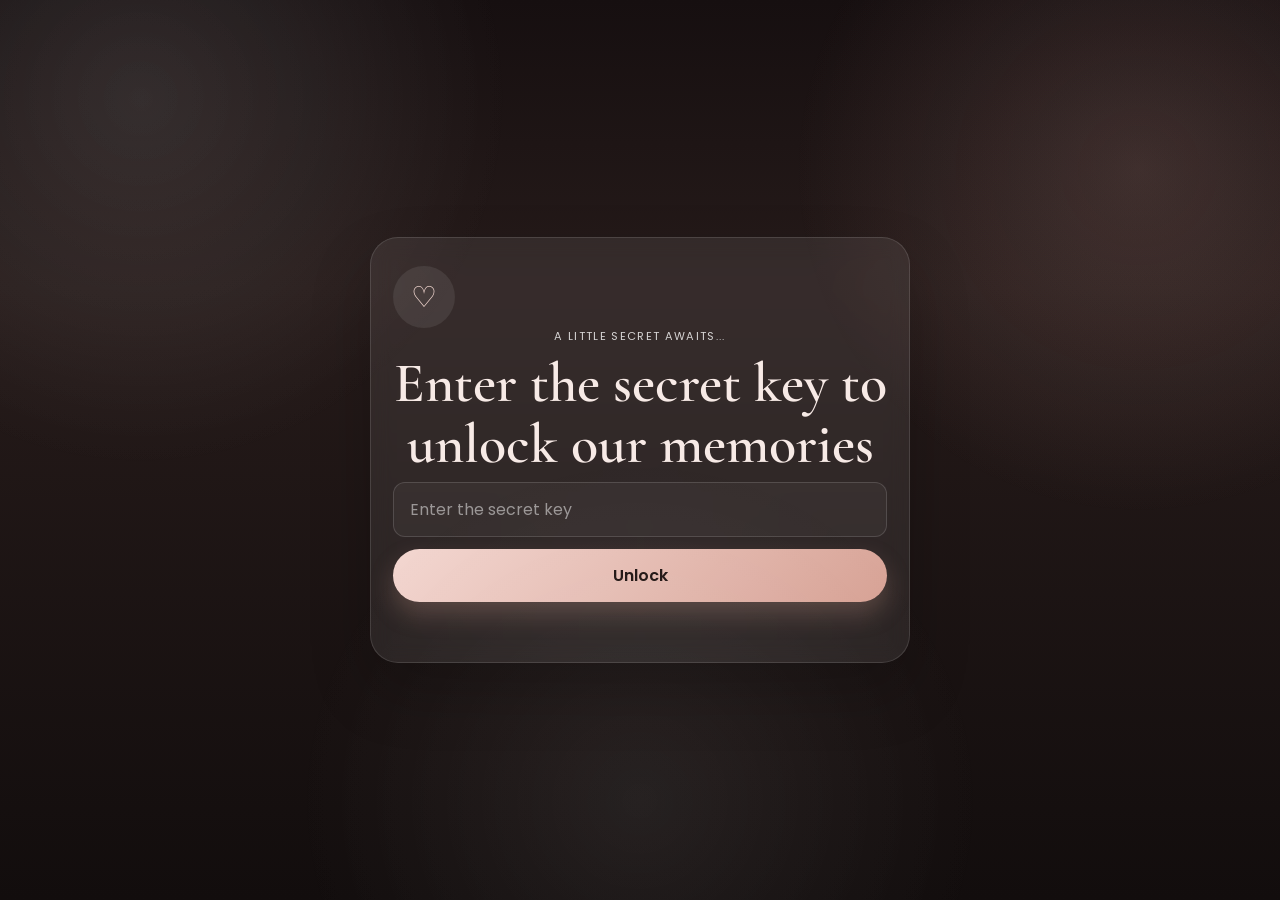
==== index.html @ 87a03b36 "Restore soft animated birthday site flow" ====
<!DOCTYPE html>
<html lang="en">
  <head>
    <meta charset="UTF-8" />
    <meta name="viewport" content="width=device-width, initial-scale=1.0" />
    <title>Happy Birthday, My Favourite Person</title>
    <link rel="preconnect" href="https://fonts.googleapis.com" />
    <link rel="preconnect" href="https://fonts.gstatic.com" crossorigin />
    <link href="https://fonts.googleapis.com/css2?family=Cormorant+Garamond:wght@400;500;600;700&family=Great+Vibes&family=Poppins:wght@300;400;500;600;700&display=swap" rel="stylesheet" />
    <link rel="stylesheet" href="style.css" />
  </head>
  <body>
    <div id="stars" aria-hidden="true"></div>
    <div id="hearts" aria-hidden="true"></div>

    <div id="secret-screen" class="secret-screen" aria-live="polite">
      <div id="secret-card" class="secret-card">
        <div class="lock-icon">♡</div>
        <p class="secret-kicker">A little secret awaits...</p>
        <h2>Enter the secret key to unlock our memories</h2>
        <form id="secret-form" novalidate>
          <label class="sr-only" for="secret-key">Secret key</label>
          <input id="secret-key" name="secret-key" type="password" placeholder="Enter the secret key" autocomplete="off" />
          <button type="submit">Unlock</button>
        </form>
        <p id="secret-error" class="secret-error"></p>
      </div>
    </div>

    <div id="music-widget" class="music-widget hidden" aria-live="polite">
      <button id="music-toggle" type="button" class="music-toggle">
        <span class="music-icon">♫</span>
        <span id="music-status">Playing our memories...</span>
      </button>
    </div>

    <main id="site-main" class="site-main hidden">
      <section class="hero" aria-label="Birthday hero section">
        <div class="hero-glow" aria-hidden="true"></div>
        <div class="hero-badge">For my favorite person</div>
        <h1>Happy Birthday, <span>Sree</span></h1>
        <p class="hero-copy">A little story made with love, patience, and every soft memory we have shared.</p>
        <a class="hero-button" href="#little-something">Open the story</a>
        <div class="scroll-cue" aria-hidden="true"><span></span></div>
      </section>

      <section class="memory-story" aria-live="polite">
        <div class="photo-stage">
          <div id="photo-card" class="photo-card">
            <img id="memory-image" src="" alt="A memory together" />
            <div id="caption-box" class="caption-box">
              <p id="memory-caption"></p>
            </div>
          </div>
        </div>
      </section>

      <section class="message-block section-fade" id="little-something">
        <div class="section-heading">A Little Something I Want You To Know 🤍</div>
        <div class="message-stack">
          <p class="message-line" data-message="0">Sree, you have no idea how much your presence has helped me.</p>
          <p class="message-line" data-message="1">There were days when I didn't know what to say, and somehow talking to you made everything feel a little better.</p>
          <p class="message-line" data-message="2">I may not say it often, but I really appreciate every little thing you do.</p>
          <p class="message-line" data-message="3">I am genuinely proud of the person you are becoming, Sree.</p>
          <p class="message-line" data-message="4">And I hope you always know that you are loved more than you realise.</p>
        </div>
      </section>

      <section class="wish-block section-fade" id="wishes">
        <div class="section-heading">Things I Hope For You 🌷</div>
        <div class="wish-stack">
          <p class="wish-line">I hope you get everything you have been quietly wishing for, Sree.</p>
          <p class="wish-line">I hope you have more peaceful days than difficult ones.</p>
          <p class="wish-line">I hope you meet people who truly value you.</p>
          <p class="wish-line">I hope you never stop believing in yourself.</p>
          <p class="wish-line">And I hope this new year of your life gives you many reasons to smile.</p>
        </div>
      </section>

      <section class="message-block section-fade" id="tell-you-one-thing">
        <div class="section-heading">If I Could Tell You One Thing...</div>
        <div class="message-stack">
          <p class="message-line">You are one of the sweetest people I have ever known.</p>
          <p class="message-line">You make ordinary moments feel warm and beautiful.</p>
          <p class="message-line">You have a way of making people feel safe, seen, and cared for.</p>
          <p class="message-line">And I hope you always remember that you deserve softness, peace, and happiness.</p>
        </div>
      </section>

      <section class="final-block section-fade" id="final-block">
        <div class="final-stars" aria-hidden="true"></div>
        <div class="final-inner">
          <p class="final-small">One Last Thing...</p>
          <p class="final-text slow">Life is going to change.</p>
          <p class="final-text slow">We are going to grow.</p>
          <p class="final-text slow">Things around us may become different.</p>
          <p class="final-text slow gap">But I really hope one thing never changes...</p>
          <h2 class="final-strong">Us. 🤍</h2>
          <p class="final-note">Thank you for being such a beautiful part of my life, Sree.</p>
          <h3 class="final-birthday">Happy Birthday, my favourite person. 🎂🫂💗</h3>
        </div>
      </section>
    </main>

    <audio id="memory-audio" src="assets/WhatsApp Audio 2026-08-17 at 1.27.40 PM.mpeg" preload="auto"></audio>

    <script src="script.js"></script>
  </body>
</html>
---- style.css ----
﻿:root {
  --cream: #f9f2ee;
  --beige: #edd7cb;
  --soft-pink: #f3d8d0;
  --dusty-pink: #c68a80;
  --rose: #b97267;
  --brown: #5f4743;
  --warm-brown: #7a5f57;
  --dark: #1f1818;
  --card: rgba(255, 255, 255, 0.22);
  --shadow: rgba(74, 48, 43, 0.14);
  --glow: rgba(211, 163, 148, 0.42);
  --peach: #f6d7c6;
  --soft-gold: #f5e7d3;
}

* {
  box-sizing: border-box;
}

html {
  scroll-behavior: smooth;
}

body {
  margin: 0;
  font-family: "Poppins", sans-serif;
  background: linear-gradient(180deg, #f9f4f1 0%, #f0e5df 42%, #f7f1ee 100%);
  color: var(--brown);
  overflow-x: hidden;
}

body::before {
  content: "";
  position: fixed;
  inset: 0;
  pointer-events: none;
  background: radial-gradient(circle at top left, rgba(255,255,255,0.8), rgba(255,255,255,0) 34%),
    radial-gradient(circle at bottom right, rgba(214, 184, 171, 0.4), rgba(214, 184, 171, 0) 38%);
  animation: gentleBackgroundShift 18s ease-in-out infinite alternate;
}

@keyframes gentleBackgroundShift {
  0% {
    transform: scale(1) translate3d(0, 0, 0);
    opacity: 0.9;
  }
  100% {
    transform: scale(1.08) translate3d(0.8%, -1.2%, 0);
    opacity: 1;
  }
}

img {
  max-width: 100%;
  display: block;
}

button,
input,
a {
  font: inherit;
}

#hearts,
#stars {
  position: fixed;
  inset: 0;
  pointer-events: none;
  z-index: 30;
  overflow: hidden;
}

.heart {
  position: absolute;
  bottom: -30px;
  color: rgba(191, 124, 110, 0.72);
  font-size: 18px;
  animation: heartFloat linear forwards;
  filter: drop-shadow(0 0 6px rgba(191,124,110,0.2));
}

@keyframes heartFloat {
  0% {
    transform: translate3d(0, 0, 0) scale(0.55);
    opacity: 0;
  }
  18% {
    opacity: 0.8;
  }
  40% {
    transform: translate3d(10px, -24vh, 0) scale(0.8);
  }
  100% {
    transform: translate3d(-8px, -110vh, 0) scale(1.15);
    opacity: 0;
  }
}

.star {
  position: absolute;
  width: 4px;
  height: 4px;
  border-radius: 50%;
  background: rgba(255,255,255,0.9);
  box-shadow: 0 0 10px rgba(255,255,255,0.8);
  animation: twinkle 3s ease-in-out infinite;
}

@keyframes twinkle {
  0%, 100% {
    opacity: 0.2;
    transform: scale(0.7);
  }
  50% {
    opacity: 1;
    transform: scale(1.25);
  }
}

.secret-screen {
  position: fixed;
  inset: 0;
  display: flex;
  align-items: center;
  justify-content: center;
  background: linear-gradient(180deg, #160f10 0%, #261b1a 32%, #120d0d 100%);
  color: #f9efe9;
  z-index: 100;
  transition: opacity 1.2s ease, visibility 1.2s ease;
  overflow: hidden;
}

.secret-screen::before,
.secret-screen::after {
  content: "";
  position: absolute;
  inset: -15%;
  background:
    radial-gradient(circle at 20% 20%, rgba(255, 255, 255, 0.06), transparent 23%),
    radial-gradient(circle at 80% 26%, rgba(244, 189, 180, 0.08), transparent 22%),
    radial-gradient(circle at 50% 80%, rgba(255, 255, 255, 0.04), transparent 28%);
  animation: secretGlow 14s ease-in-out infinite alternate;
}

@keyframes secretGlow {
  0% {
    transform: scale(1) translate3d(-1%, 0, 0);
  }
  100% {
    transform: scale(1.08) translate3d(1.5%, 1.5%, 0);
  }
}

.secret-screen.hidden {
  opacity: 0;
  visibility: hidden;
  pointer-events: none;
}

.secret-card {
  position: relative;
  width: min(540px, 90vw);
  background: rgba(255, 255, 255, 0.075);
  border: 1px solid rgba(255, 255, 255, 0.12);
  backdrop-filter: blur(10px);
  -webkit-backdrop-filter: blur(10px);
  border-radius: 28px;
  padding: 28px 22px 24px;
  text-align: center;
  box-shadow: 0 28px 60px rgba(0, 0, 0, 0.22);
  opacity: 0;
  transform: translateY(22px) scale(0.96);
  animation: cardReveal 1.2s ease 0.5s forwards;
}

@keyframes cardReveal {
  to {
    opacity: 1;
    transform: translateY(0) scale(1);
  }
}

.secret-card.shake {
  animation: gentleShake 0.48s ease-in-out;
}

@keyframes gentleShake {
  0%, 100% { transform: translateX(0); }
  20% { transform: translateX(-8px); }
  40% { transform: translateX(8px); }
  60% { transform: translateX(-6px); }
  80% { transform: translateX(6px); }
}

.lock-wrap {
  display: flex;
  justify-content: center;
  margin-bottom: 12px;
}

.lock-icon {
  width: 62px;
  height: 62px;
  display: grid;
  place-items: center;
  border-radius: 50%;
  background: rgba(255, 255, 255, 0.08);
  font-size: 1.8rem;
  color: #f2d7d0;
  animation: floatLock 4s ease-in-out infinite;
}

@keyframes floatLock {
  0%, 100% { transform: translateY(0); }
  50% { transform: translateY(-8px); }
}

.secret-kicker {
  margin: 0 0 8px;
  color: rgba(255,255,255,0.8);
  letter-spacing: 0.12em;
  text-transform: uppercase;
  font-size: 0.7rem;
  opacity: 0;
  animation: fadeUp 0.9s ease 1.2s forwards;
}

.secret-card h2 {
  margin: 0 0 8px;
  font-family: "Cormorant Garamond", serif;
  font-weight: 600;
  font-size: clamp(2.2rem, 5vw, 3.5rem);
  line-height: 1.08;
  color: #f7eae6;
  opacity: 0;
  transform: translateY(12px);
  animation: fadeUp 0.9s ease 1.6s forwards;
}

.secret-tagline {
  margin: 0 0 20px;
  color: rgba(255,255,255,0.7);
  opacity: 0;
  transform: translateY(12px);
  animation: fadeUp 0.9s ease 2s forwards;
}

#secret-form {
  display: flex;
  flex-direction: column;
  gap: 12px;
  opacity: 0;
  transform: translateY(16px) scale(0.96);
  animation: fadeUpScale 0.9s ease 2.3s forwards;
}

@keyframes fadeUpScale {
  to {
    opacity: 1;
    transform: translateY(0) scale(1);
  }
}

#secret-key {
  width: 100%;
  padding: 14px 16px;
  border-radius: 12px;
  border: 1px solid rgba(255,255,255,0.14);
  background: rgba(255,255,255,0.04);
  color: #fff;
  outline: none;
  transition: box-shadow 0.3s ease, border-color 0.3s ease, transform 0.3s ease;
}

#secret-key::placeholder {
  color: rgba(255,255,255,0.5);
}

#secret-key:focus {
  border-color: rgba(244, 207, 199, 0.85);
  box-shadow: 0 0 0 4px rgba(244, 207, 199, 0.18), 0 0 24px rgba(244, 207, 199, 0.12);
}

#secret-form button {
  border: none;
  border-radius: 999px;
  background: linear-gradient(135deg, #f3d7d1, #d7a295);
  color: #231816;
  font-weight: 600;
  padding: 14px 20px;
  cursor: pointer;
  transition: transform 0.2s ease, box-shadow 0.2s ease;
  box-shadow: 0 12px 24px rgba(214, 161, 147, 0.26);
  animation: gentlePulse 2.6s ease-in-out infinite;
}

@keyframes gentlePulse {
  0%, 100% {
    transform: scale(1);
    box-shadow: 0 12px 24px rgba(214, 161, 147, 0.26);
  }
  50% {
    transform: scale(1.02);
    box-shadow: 0 16px 30px rgba(214, 161, 147, 0.32);
  }
}

#secret-form button:hover,
#secret-form button:focus-visible {
  transform: translateY(-2px) scale(1.01);
}

.secret-error {
  min-height: 24px;
  margin: 12px 0 0;
  color: #f3c4c0;
  font-size: 0.96rem;
  opacity: 0;
  transform: translateY(8px);
}

.secret-error.visible {
  opacity: 1;
  transform: translateY(0);
  transition: opacity 0.35s ease, transform 0.35s ease;
}

.sr-only {
  position: absolute;
  width: 1px;
  height: 1px;
  padding: 0;
  margin: -1px;
  overflow: hidden;
  clip: rect(0, 0, 0, 0);
  white-space: nowrap;
  border: 0;
}

.site-main {
  min-height: 100vh;
  background: linear-gradient(180deg, #f8f1ee 0%, #f0e5df 42%, #f7f1ee 100%);
  transition: opacity 0.8s ease;
}

.site-main.hidden {
  display: none;
}

.site-main.visible {
  display: block;
  animation: revealMain 0.9s ease;
}

@keyframes revealMain {
  from {
    opacity: 0;
    transform: scale(0.985);
  }
  to {
    opacity: 1;
    transform: scale(1);
  }
}

.hero {
  position: relative;
  min-height: 100vh;
  display: flex;
  flex-direction: column;
  align-items: center;
  justify-content: center;
  text-align: center;
  padding: 50px 22px;
  overflow: hidden;
  background: radial-gradient(circle at 20% 20%, rgba(255,255,255,0.8) 0%, rgba(247,239,233,0.9) 35%, rgba(233,213,201,0.96) 100%);
}

.hero::before {
  content: "";
  position: absolute;
  inset: 0;
  background: linear-gradient(135deg, rgba(244, 214, 205, 0.18), rgba(255,255,255,0), rgba(218,197,188,0.18));
  animation: gentleBackgroundShift 16s ease-in-out infinite alternate;
}

.hero-glow {
  position: absolute;
  width: 540px;
  height: 540px;
  border-radius: 50%;
  background: radial-gradient(circle, rgba(238,195,180,0.42), rgba(238,195,180,0) 66%);
  filter: blur(26px);
  transform: translate(-10%, -10%);
  animation: glowDrift 10s ease-in-out infinite alternate;
}

@keyframes glowDrift {
  0% {
    transform: scale(0.95) translate(-6%, -8%);
  }
  100% {
    transform: scale(1.1) translate(4%, 4%);
  }
}

.hero-badge,
.eyebrow,
.section-label {
  position: relative;
  z-index: 1;
  letter-spacing: 0.22em;
  text-transform: uppercase;
  font-size: 11px;
  color: #97705f;
  opacity: 0;
  transform: translateY(12px);
  animation: fadeUp 0.9s ease 0.5s forwards;
}

.hero h1 {
  position: relative;
  z-index: 1;
  font-family: "Cormorant Garamond", serif;
  font-size: clamp(54px, 10vw, 108px);
  line-height: 0.88;
  font-weight: 600;
  margin: 14px 0 20px;
  color: #432d2a;
  opacity: 0;
  transform: translateY(28px);
  animation: fadeUp 1s ease 0.9s forwards;
}

.hero h1 span {
  font-family: "Great Vibes", cursive;
  font-weight: 400;
  color: #9a624f;
  font-size: 1.08em;
}

.hero-copy {
  position: relative;
  z-index: 1;
  max-width: 760px;
  font-size: clamp(1rem, 2vw, 1.2rem);
  line-height: 1.9;
  color: rgba(88, 64, 60, 0.85);
  margin: 0 0 28px;
  opacity: 0;
  transform: translateY(16px);
  animation: fadeUp 1s ease 1.2s forwards;
}

.hero-button {
  position: relative;
  z-index: 1;
  display: inline-block;
  text-decoration: none;
  border: 0;
  border-radius: 999px;
  background: linear-gradient(135deg, #8e5e4d, #bf8878);
  color: white;
  padding: 15px 28px;
  font-weight: 600;
  cursor: pointer;
  box-shadow: 0 12px 30px rgba(142, 94, 77, 0.22);
  transition: transform 0.25s ease, box-shadow 0.25s ease;
  opacity: 0;
  transform: translateY(20px);
  animation: fadeUp 0.9s ease 1.5s forwards;
}

.hero-button::before {
  content: "";
  position: absolute;
  inset: -10px;
  border-radius: inherit;
  border: 1px solid rgba(174, 125, 113, 0.5);
  opacity: 0;
  animation: softGlow 2.4s ease-in-out infinite;
}

@keyframes softGlow {
  0%, 100% {
    opacity: 0.5;
    transform: scale(0.98);
  }
  50% {
    opacity: 1;
    transform: scale(1.04);
  }
}

.hero-button:hover,
.hero-button:focus-visible {
  transform: translateY(-3px);
  box-shadow: 0 18px 35px rgba(142, 94, 77, 0.28);
}

.scroll-cue {
  position: relative;
  z-index: 1;
  width: 26px;
  height: 42px;
  border: 1px solid rgba(117, 88, 80, 0.5);
  border-radius: 999px;
  margin-top: 30px;
  display: flex;
  align-items: flex-start;
  justify-content: center;
  opacity: 0;
  animation: fadeUp 0.9s ease 1.8s forwards;
}

.scroll-cue span {
  width: 6px;
  height: 10px;
  border-radius: 999px;
  background: rgba(117, 88, 80, 0.78);
  margin-top: 8px;
  animation: scrollMove 1.8s ease-in-out infinite;
}

@keyframes scrollMove {
  0% { transform: translateY(0); opacity: 0.45; }
  50% { transform: translateY(10px); opacity: 1; }
  100% { transform: translateY(0); opacity: 0.45; }
}

.memory-story {
  padding: 72px 18px 30px;
}

.photo-stage {
  width: min(900px, 92vw);
  margin: 0 auto;
  min-height: 760px;
  display: grid;
  place-items: center;
}

.photo-card {
  position: relative;
  width: min(760px, 90vw);
  background: rgba(255, 255, 255, 0.24);
  border: 1px solid rgba(108, 83, 75, 0.12);
  box-shadow: 0 22px 40px var(--shadow);
  padding: 14px 14px 18px;
  border-radius: 18px;
  opacity: 0;
  transform: scale(0.97) translateY(20px);
  overflow: hidden;
}

.photo-card.show {
  opacity: 1;
}

.photo-card.variant-1,
.photo-card.variant-5,
.photo-card.variant-8 {
  animation: photoFadeZoom 1.5s cubic-bezier(0.18, 0.8, 0.25, 1) forwards;
}

.photo-card.variant-2,
.photo-card.variant-6 {
  animation: photoSlideRight 1.5s cubic-bezier(0.2, 0.7, 0.2, 1) forwards;
}

.photo-card.variant-3 {
  animation: photoSlideLeft 1.5s cubic-bezier(0.2, 0.7, 0.2, 1) forwards;
}

.photo-card.variant-4 {
  animation: photoScaleScrapbook 1.5s cubic-bezier(0.2, 0.7, 0.2, 1) forwards;
}

.photo-card.variant-7 {
  animation: photoSoftZoom 1.6s cubic-bezier(0.2, 0.7, 0.2, 1) forwards;
}

@keyframes photoFadeZoom {
  0% {
    opacity: 0;
    transform: scale(0.9);
    filter: blur(8px);
  }
  100% {
    opacity: 1;
    transform: scale(1);
    filter: blur(0);
  }
}

@keyframes photoSlideRight {
  0% {
    opacity: 0;
    transform: translateX(60px) scale(0.95);
    filter: blur(3px);
  }
  100% {
    opacity: 1;
    transform: translateX(0) scale(1);
    filter: blur(0);
  }
}

@keyframes photoSlideLeft {
  0% {
    opacity: 0;
    transform: translateX(-60px) scale(1.06);
    filter: blur(4px);
  }
  100% {
    opacity: 1;
    transform: translateX(0) scale(1);
    filter: blur(0);
  }
}

@keyframes photoScaleScrapbook {
  0% {
    opacity: 0;
    transform: scale(0.8) rotate(-2deg);
  }
  100% {
    opacity: 1;
    transform: scale(1) rotate(1deg);
  }
}

@keyframes photoSoftZoom {
  0% {
    opacity: 0;
    transform: scale(0.92);
  }
  100% {
    opacity: 1;
    transform: scale(1);
  }
}

.photo-card.photo-leaving {
  animation: photoFadeOut 0.9s ease forwards;
}

@keyframes photoFadeOut {
  0% { opacity: 1; filter: blur(0); }
  100% { opacity: 0; filter: blur(10px); transform: scale(0.96); }
}

.photo-card img {
  width: 100%;
  max-height: 690px;
  object-fit: contain;
  border-radius: 12px;
  background: rgba(255,255,255,0.35);
  transform: rotate(var(--photo-rotate, 0deg));
}

.photo-card:nth-child(odd) img {
  --photo-rotate: -1deg;
}

.caption-box {
  margin-top: 18px;
  padding: 14px 18px 4px;
  text-align: center;
  opacity: 0;
  transform: translateY(16px);
}

.caption-box.visible {
  opacity: 1;
  transform: translateY(0);
  transition: opacity 0.8s ease, transform 0.8s ease;
}

.caption-box p {
  margin: 0;
  font-family: "Cormorant Garamond", serif;
  font-size: clamp(1.5rem, 2.8vw, 2.1rem);
  line-height: 1.5;
  color: #4f3d3b;
  letter-spacing: 0.02em;
}

.caption-box.variant-2.visible p,
.caption-box.variant-6.visible p {
  animation: captionSlideUp 0.8s ease forwards;
}

.caption-box.variant-4.visible p {
  animation: captionSoftFade 0.9s ease forwards;
}

.caption-box.variant-7.visible p {
  animation: captionWordReveal 1.2s ease forwards;
}

@keyframes captionSlideUp {
  0% {
    opacity: 0;
    transform: translateY(16px);
  }
  100% {
    opacity: 1;
    transform: translateY(0);
  }
}

@keyframes captionSoftFade {
  0% {
    opacity: 0;
    filter: blur(4px);
  }
  100% {
    opacity: 1;
    filter: blur(0);
  }
}

@keyframes captionWordReveal {
  0% {
    opacity: 0;
    transform: translateY(10px);
    filter: blur(4px);
  }
  100% {
    opacity: 1;
    transform: translateY(0);
    filter: blur(0);
  }
}

.section-fade {
  opacity: 0;
  transform: translateY(18px);
  transition: opacity 0.9s ease, transform 0.9s ease;
}

.section-fade.visible {
  opacity: 1;
  transform: translateY(0);
}

.message-block,
.wish-block,
.final-block {
  width: min(980px, 92vw);
  margin: 0 auto;
  padding: 90px 0;
}

.section-heading {
  text-align: center;
  font-family: "Cormorant Garamond", serif;
  font-size: clamp(2.3rem, 5vw, 4rem);
  color: #4a3634;
  margin-bottom: 26px;
}

.message-stack,
.wish-stack {
  display: flex;
  flex-direction: column;
  gap: 18px;
}

.message-line,
.wish-line {
  opacity: 0;
  transform: translateY(12px);
  transition: opacity 0.7s ease, transform 0.7s ease;
  background: rgba(255, 255, 255, 0.18);
  border: 1px solid rgba(116, 90, 81, 0.09);
  border-radius: 18px;
  padding: 20px 22px;
  color: #4b3b39;
  font-size: clamp(1.02rem, 2vw, 1.3rem);
  line-height: 1.8;
  box-shadow: 0 10px 18px rgba(76, 52, 49, 0.04);
}

.message-line.visible,
.wish-line.visible {
  opacity: 1;
  transform: translateY(0);
}

.final-block {
  position: relative;
  padding-bottom: 120px;
  min-height: 100vh;
  display: flex;
  align-items: center;
  justify-content: center;
  background: linear-gradient(180deg, #f9f4f0 0%, #f1dfd5 36%, #f5ebe6 100%);
  color: #694d48;
  overflow: hidden;
}

.final-block::before {
  content: "";
  position: absolute;
  inset: 0;
  background:
    radial-gradient(circle at 50% 20%, rgba(255,255,255,0.8), rgba(255,255,255,0) 34%),
    radial-gradient(circle at 20% 40%, rgba(233,179,160,0.18), rgba(233,179,160,0) 28%),
    radial-gradient(circle at 80% 70%, rgba(212,157,135,0.18), rgba(212,157,135,0) 25%);
  animation: dreamyParticleDrift 18s ease-in-out infinite alternate;
}

@keyframes dreamyParticleDrift {
  0% {
    transform: scale(1) translate3d(0, 0, 0);
  }
  100% {
    transform: scale(1.06) translate3d(1%, -1.4%, 0);
  }
}

.final-stars {
  position: absolute;
  inset: 0;
  background-image: radial-gradient(circle, rgba(120, 92, 88, 0.18) 1px, transparent 1.5px);
  background-size: 26px 26px;
  opacity: 0.6;
}

.final-inner {
  position: relative;
  z-index: 1;
  width: min(900px, 92vw);
  text-align: center;
}

.final-small {
  margin: 0 0 18px;
  text-transform: uppercase;
  letter-spacing: 0.2em;
  font-size: 0.72rem;
  color: rgba(88, 66, 62, 0.7);
  opacity: 0;
  transform: translateY(12px);
  animation: fadeUp 0.9s ease 0.4s forwards;
}

.final-text {
  margin: 0;
  opacity: 0;
  transform: translateY(16px);
  font-family: "Cormorant Garamond", serif;
  font-size: clamp(1.8rem, 4vw, 3.2rem);
  line-height: 1.4;
  color: rgba(88, 66, 62, 0.92);
  transition: opacity 0.9s ease, transform 0.9s ease;
}

.final-text.visible {
  opacity: 1;
  transform: translateY(0);
}

.final-text.gap {
  margin-top: 18px;
}

.final-strong {
  margin: 26px 0 14px;
  font-size: clamp(3rem, 8vw, 7rem);
  font-family: "Cormorant Garamond", serif;
  color: #6d4f4c;
  opacity: 0;
  transform: scale(0.9);
  animation: finalHeart 1.5s ease 0.8s forwards;
}

@keyframes finalHeart {
  0% {
    opacity: 0;
    transform: scale(0.7);
  }
  50% {
    opacity: 1;
    transform: scale(1.08);
  }
  100% {
    opacity: 1;
    transform: scale(1);
  }
}

.final-note,
.final-birthday {
  opacity: 0;
  transform: translateY(12px);
  transition: opacity 0.8s ease, transform 0.8s ease;
}

.final-note.visible,
.final-birthday.visible {
  opacity: 1;
  transform: translateY(0);
}

.final-note {
  margin: 16px 0 10px;
  font-family: "Cormorant Garamond", serif;
  font-size: clamp(1.8rem, 4vw, 2.8rem);
  color: rgba(84, 63, 60, 0.92);
}

.final-birthday {
  margin-top: 20px;
  font-family: "Cormorant Garamond", serif;
  font-size: clamp(2.4rem, 6vw, 4.3rem);
  color: #4a3532;
}

.music-widget {
  position: fixed;
  right: 16px;
  bottom: 18px;
  z-index: 90;
  transition: opacity 0.4s ease, transform 0.4s ease;
}

.music-widget.hidden {
  opacity: 0;
  visibility: hidden;
  pointer-events: none;
}

.music-toggle {
  display: inline-flex;
  align-items: center;
  gap: 10px;
  border: 1px solid rgba(99, 74, 69, 0.15);
  background: rgba(255,255,255,0.62);
  color: #473c3a;
  border-radius: 999px;
  padding: 10px 16px;
  box-shadow: 0 12px 22px rgba(80, 52, 45, 0.08);
  cursor: pointer;
}

.music-toggle.is-playing .music-icon {
  animation: spinMusic 1.8s linear infinite;
}

@keyframes spinMusic {
  0% { transform: rotate(0deg) scale(1); }
  50% { transform: rotate(12deg) scale(1.08); }
  100% { transform: rotate(0deg) scale(1); }
}

.music-icon {
  font-size: 1.1rem;
  display: inline-block;
}

@media (max-width: 720px) {
  .photo-stage {
    min-height: 560px;
  }

  .photo-card {
    width: min(620px, 92vw);
    padding: 10px 10px 12px;
  }

  .caption-box {
    padding-inline: 10px;
  }

  .message-block,
  .wish-block,
  .final-block {
    padding-top: 72px;
    padding-bottom: 72px;
  }

  .final-birthday {
    line-height: 1.1;
  }

  .music-toggle {
    padding: 9px 12px;
    font-size: 0.83rem;
  }
}

@keyframes fadeUp {
  from {
    opacity: 0;
    transform: translateY(26px);
  }
  to {
    opacity: 1;
    transform: translateY(0);
  }
}

.site-main {
  min-height: 100vh;
  background: linear-gradient(180deg, #f8f1ee 0%, #f0e5df 42%, #f7f1ee 100%);
  transition: opacity 0.8s ease;
}

.site-main.hidden {
  display: none;
}

.site-main.visible {
  display: block;
  animation: revealMain 0.9s ease;
}

@keyframes revealMain {
  from {
    opacity: 0;
    transform: scale(0.98);
  }
  to {
    opacity: 1;
    transform: scale(1);
  }
}

.memory-story {
  padding: 72px 18px 30px;
}

.photo-stage {
  width: min(900px, 92vw);
  margin: 0 auto;
  min-height: 760px;
  display: grid;
  place-items: center;
}

.photo-card {
  width: min(760px, 90vw);
  background: rgba(255, 255, 255, 0.22);
  border: 1px solid rgba(108, 83, 75, 0.12);
  box-shadow: 0 22px 40px var(--shadow);
  padding: 14px 14px 18px;
  border-radius: 18px;
  opacity: 0;
  transform: scale(0.96) translateY(20px);
  transition: opacity 0.9s ease, transform 0.9s ease;
}

.photo-card.show {
  opacity: 1;
  transform: scale(1) translateY(0);
}

.photo-card.zoom-animate {
  animation: softZoom 1.3s ease;
}

.photo-card.slide-animate {
  animation: softSlide 1.3s ease;
}

@keyframes softZoom {
  0% {
    opacity: 0;
    transform: scale(0.9);
  }
  100% {
    opacity: 1;
    transform: scale(1);
  }
}

@keyframes softSlide {
  0% {
    opacity: 0;
    transform: translateX(30px) scale(0.98);
  }
  100% {
    opacity: 1;
    transform: translateX(0) scale(1);
  }
}

.photo-card img {
  width: 100%;
  max-height: 690px;
  object-fit: contain;
  border-radius: 12px;
  background: rgba(255,255,255,0.35);
  transform: rotate(var(--photo-rotate, 0deg));
}

.photo-card:nth-child(odd) img {
  --photo-rotate: -1deg;
}

.caption-box {
  margin-top: 18px;
  padding: 14px 18px 4px;
  text-align: center;
}

.caption-box p {
  margin: 0;
  font-family: "Cormorant Garamond", serif;
  font-size: clamp(1.5rem, 2.8vw, 2.1rem);
  line-height: 1.5;
  color: #4f3d3b;
}

.section-fade {
  opacity: 0;
  transform: translateY(20px);
  transition: opacity 0.9s ease, transform 0.9s ease;
}

.section-fade.visible {
  opacity: 1;
  transform: translateY(0);
}

.message-block,
.wish-block,
.final-block {
  width: min(980px, 92vw);
  margin: 0 auto;
  padding: 90px 0;
}

.section-heading {
  text-align: center;
  font-family: "Cormorant Garamond", serif;
  font-size: clamp(2.3rem, 5vw, 4rem);
  color: #4a3634;
  margin-bottom: 26px;
}

.message-stack,
.wish-stack {
  display: flex;
  flex-direction: column;
  gap: 18px;
}

.message-line,
.wish-line {
  opacity: 0;
  transform: translateY(12px);
  transition: opacity 0.7s ease, transform 0.7s ease;
  background: rgba(255, 255, 255, 0.18);
  border: 1px solid rgba(116, 90, 81, 0.09);
  border-radius: 18px;
  padding: 20px 22px;
  color: #4b3b39;
  font-size: clamp(1.02rem, 2vw, 1.3rem);
  line-height: 1.8;
  box-shadow: 0 10px 18px rgba(76, 52, 49, 0.04);
}

.message-line.visible,
.wish-line.visible {
  opacity: 1;
  transform: translateY(0);
}

.typing {
  white-space: normal;
  overflow: hidden;
  border-right: 2px solid rgba(127, 84, 78, 0.4);
  animation: typing 1.1s steps(18) 1, blinking 0.85s step-end infinite;
}

@keyframes blinking {
  50% {
    border-color: transparent;
  }
}

@keyframes typing {
  from {
    width: 0;
  }
  to {
    width: 100%;
  }
}

.final-block {
  position: relative;
  padding-bottom: 120px;
  min-height: 100vh;
  display: flex;
  align-items: center;
  justify-content: center;
  background: linear-gradient(180deg, #161112 0%, #231b1a 35%, #120d0d 100%);
  color: #f8eee8;
}

.final-stars {
  position: absolute;
  inset: 0;
  background-image: radial-gradient(circle, rgba(255,255,255,0.9) 1px, transparent 1.5px);
  background-size: 26px 26px;
  opacity: 0.6;
}

.final-inner {
  position: relative;
  z-index: 1;
  width: min(900px, 92vw);
  text-align: center;
}

.final-small {
  margin: 0 0 18px;
  text-transform: uppercase;
  letter-spacing: 0.2em;
  font-size: 0.75rem;
  color: rgba(255,255,255,0.7);
}

.final-text {
  margin: 0;
  opacity: 0;
  transform: translateY(16px);
  font-family: "Cormorant Garamond", serif;
  font-size: clamp(1.8rem, 4vw, 3.2rem);
  line-height: 1.4;
  color: rgba(255,255,255,0.92);
  transition: opacity 0.9s ease, transform 0.9s ease;
}

.final-text.visible {
  opacity: 1;
  transform: translateY(0);
}

.final-text.gap {
  margin-top: 18px;
}

.final-strong {
  margin: 26px 0 14px;
  font-size: clamp(3rem, 8vw, 7rem);
  font-family: "Cormorant Garamond", serif;
  color: #f7e5df;
  opacity: 0;
  transform: scale(0.9);
  animation: finalHeart 1.5s ease 0.8s forwards;
}

@keyframes finalHeart {
  0% {
    opacity: 0;
    transform: scale(0.7);
  }
  50% {
    opacity: 1;
    transform: scale(1.08);
  }
  100% {
    opacity: 1;
    transform: scale(1);
  }
}

.final-note,
.final-birthday {
  opacity: 0;
  transform: translateY(12px);
  transition: opacity 0.8s ease, transform 0.8s ease;
}

.final-note.visible,
.final-birthday.visible {
  opacity: 1;
  transform: translateY(0);
}

.final-note {
  margin: 16px 0 10px;
  font-family: "Cormorant Garamond", serif;
  font-size: clamp(1.8rem, 4vw, 2.8rem);
  color: rgba(255,255,255,0.9);
}

.final-birthday {
  margin-top: 20px;
  font-family: "Cormorant Garamond", serif;
  font-size: clamp(2.4rem, 6vw, 4.3rem);
  color: #f8f1ee;
}

.music-widget {
  position: fixed;
  right: 16px;
  bottom: 18px;
  z-index: 90;
  transition: opacity 0.4s ease, transform 0.4s ease;
}

.music-widget.hidden {
  opacity: 0;
  visibility: hidden;
  pointer-events: none;
}

.music-toggle {
  display: inline-flex;
  align-items: center;
  gap: 8px;
  border: 1px solid rgba(99, 74, 69, 0.15);
  background: rgba(255,255,255,0.5);
  color: #473c3a;
  border-radius: 999px;
  padding: 10px 16px;
  box-shadow: 0 12px 22px rgba(80, 52, 45, 0.08);
  cursor: pointer;
}

.music-icon {
  font-size: 1.1rem;
}

@media (max-width: 720px) {
  .photo-stage {
    min-height: 580px;
  }

  .photo-card {
    width: min(620px, 92vw);
    padding: 10px 10px 12px;
  }

  .caption-box {
    padding-inline: 10px;
  }

  .message-block,
  .wish-block,
  .final-block {
    padding-top: 72px;
    padding-bottom: 72px;
  }

  .final-birthday {
    line-height: 1.1;
  }

  .gallery-grid {
    grid-template-columns: 1fr;
  }

  .music-toggle {
    padding: 9px 12px;
    font-size: 0.83rem;
  }
}
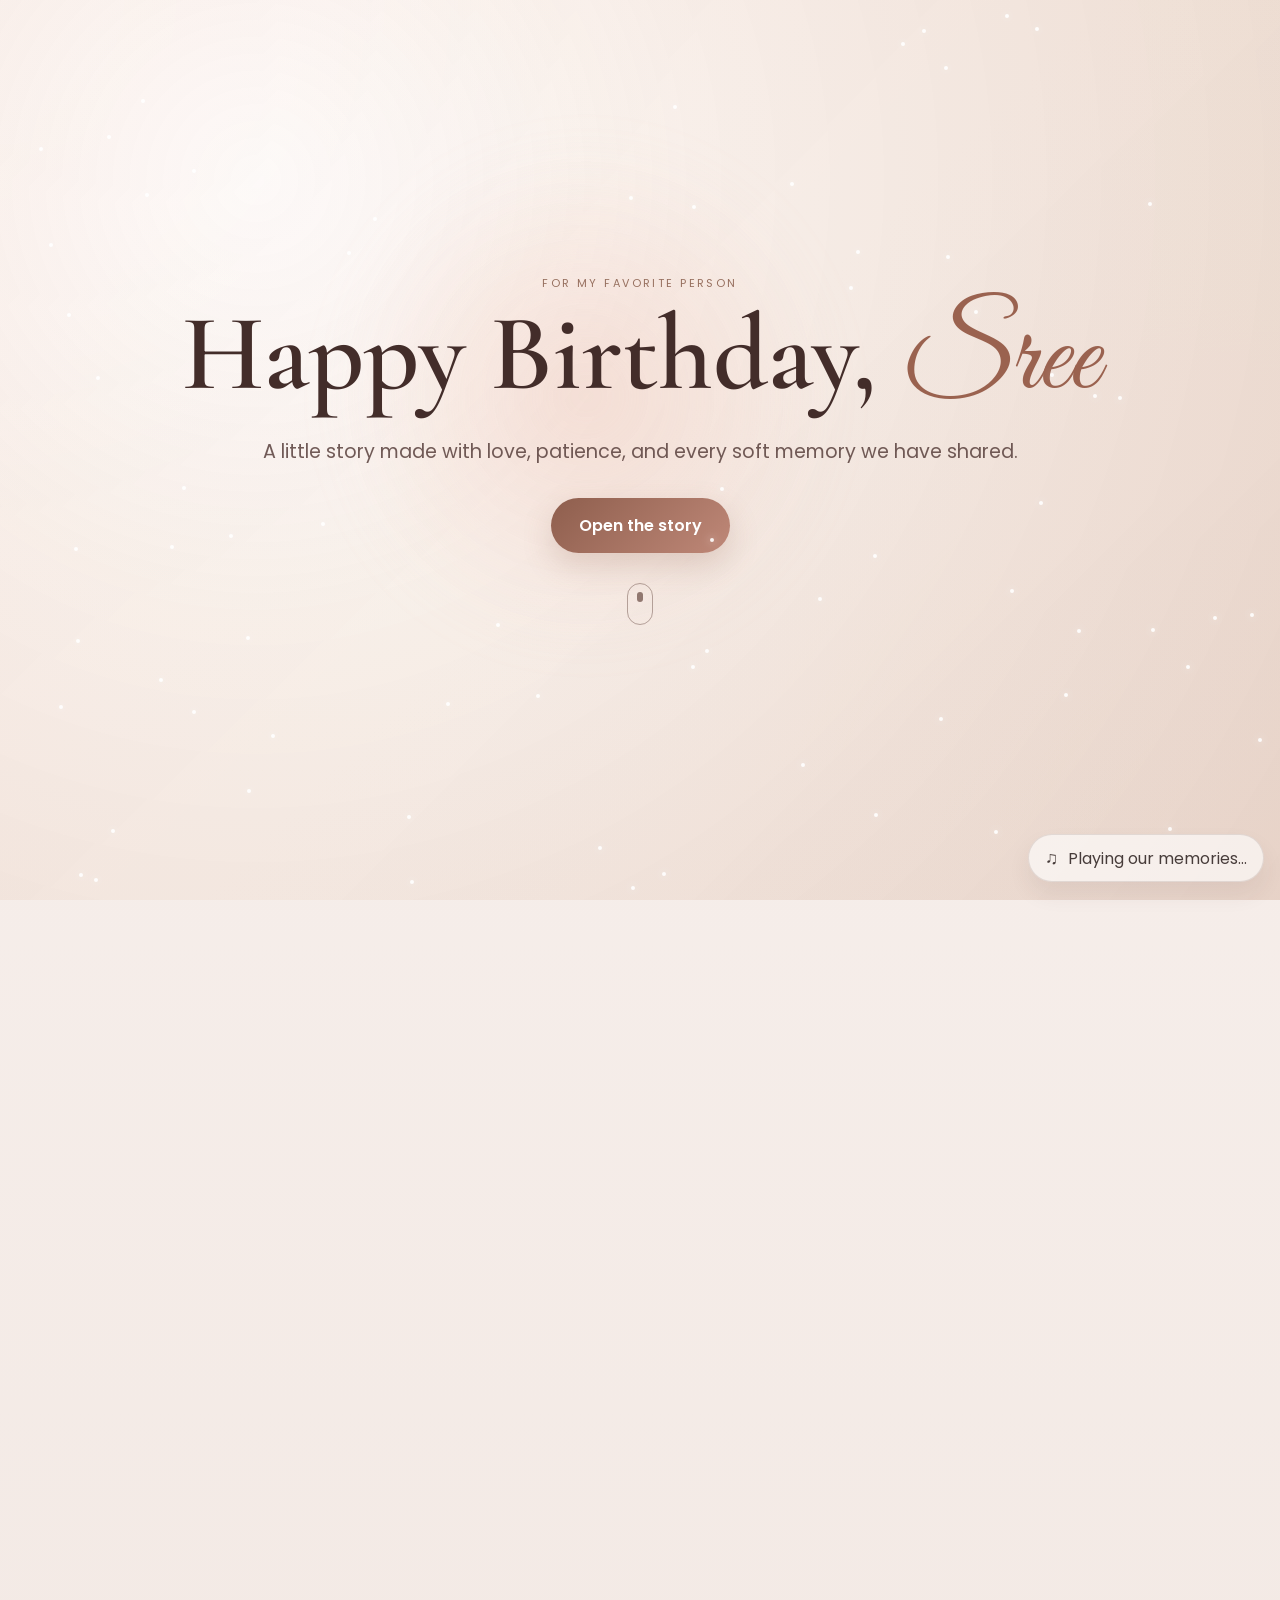
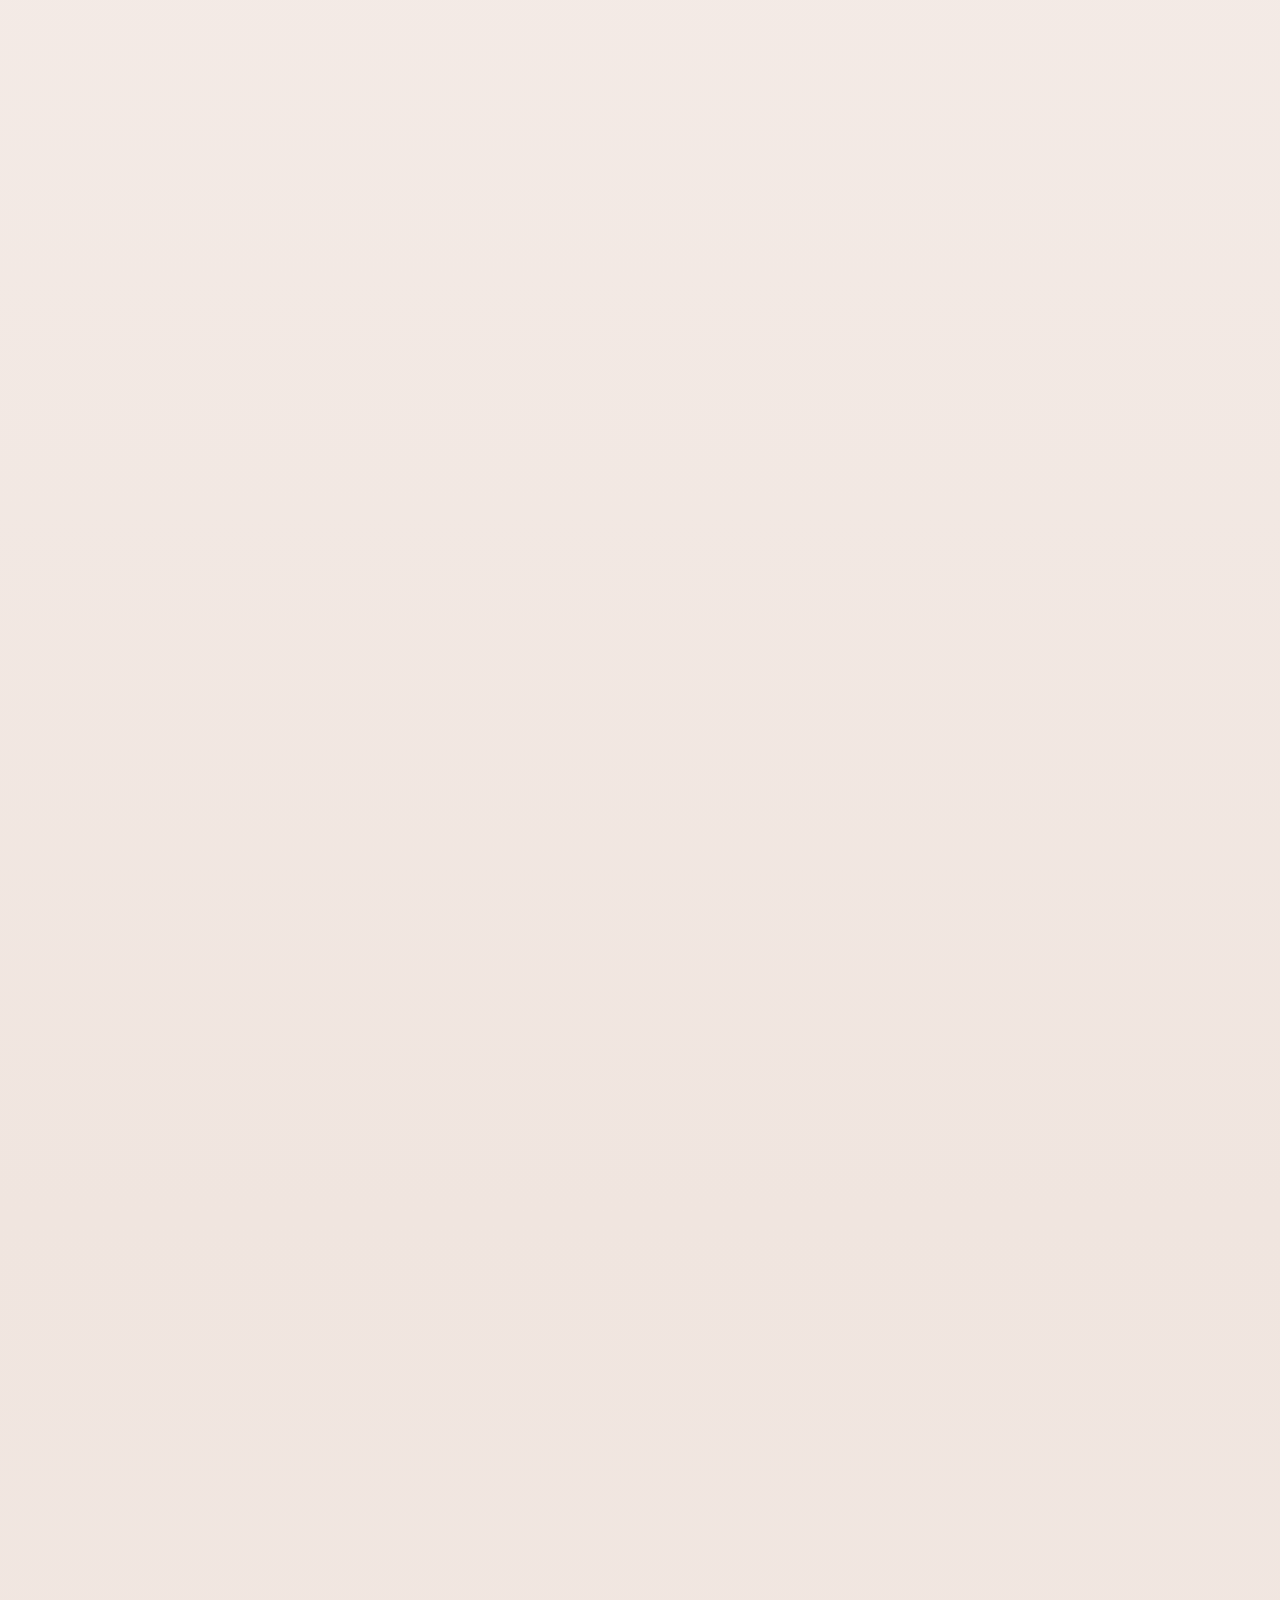
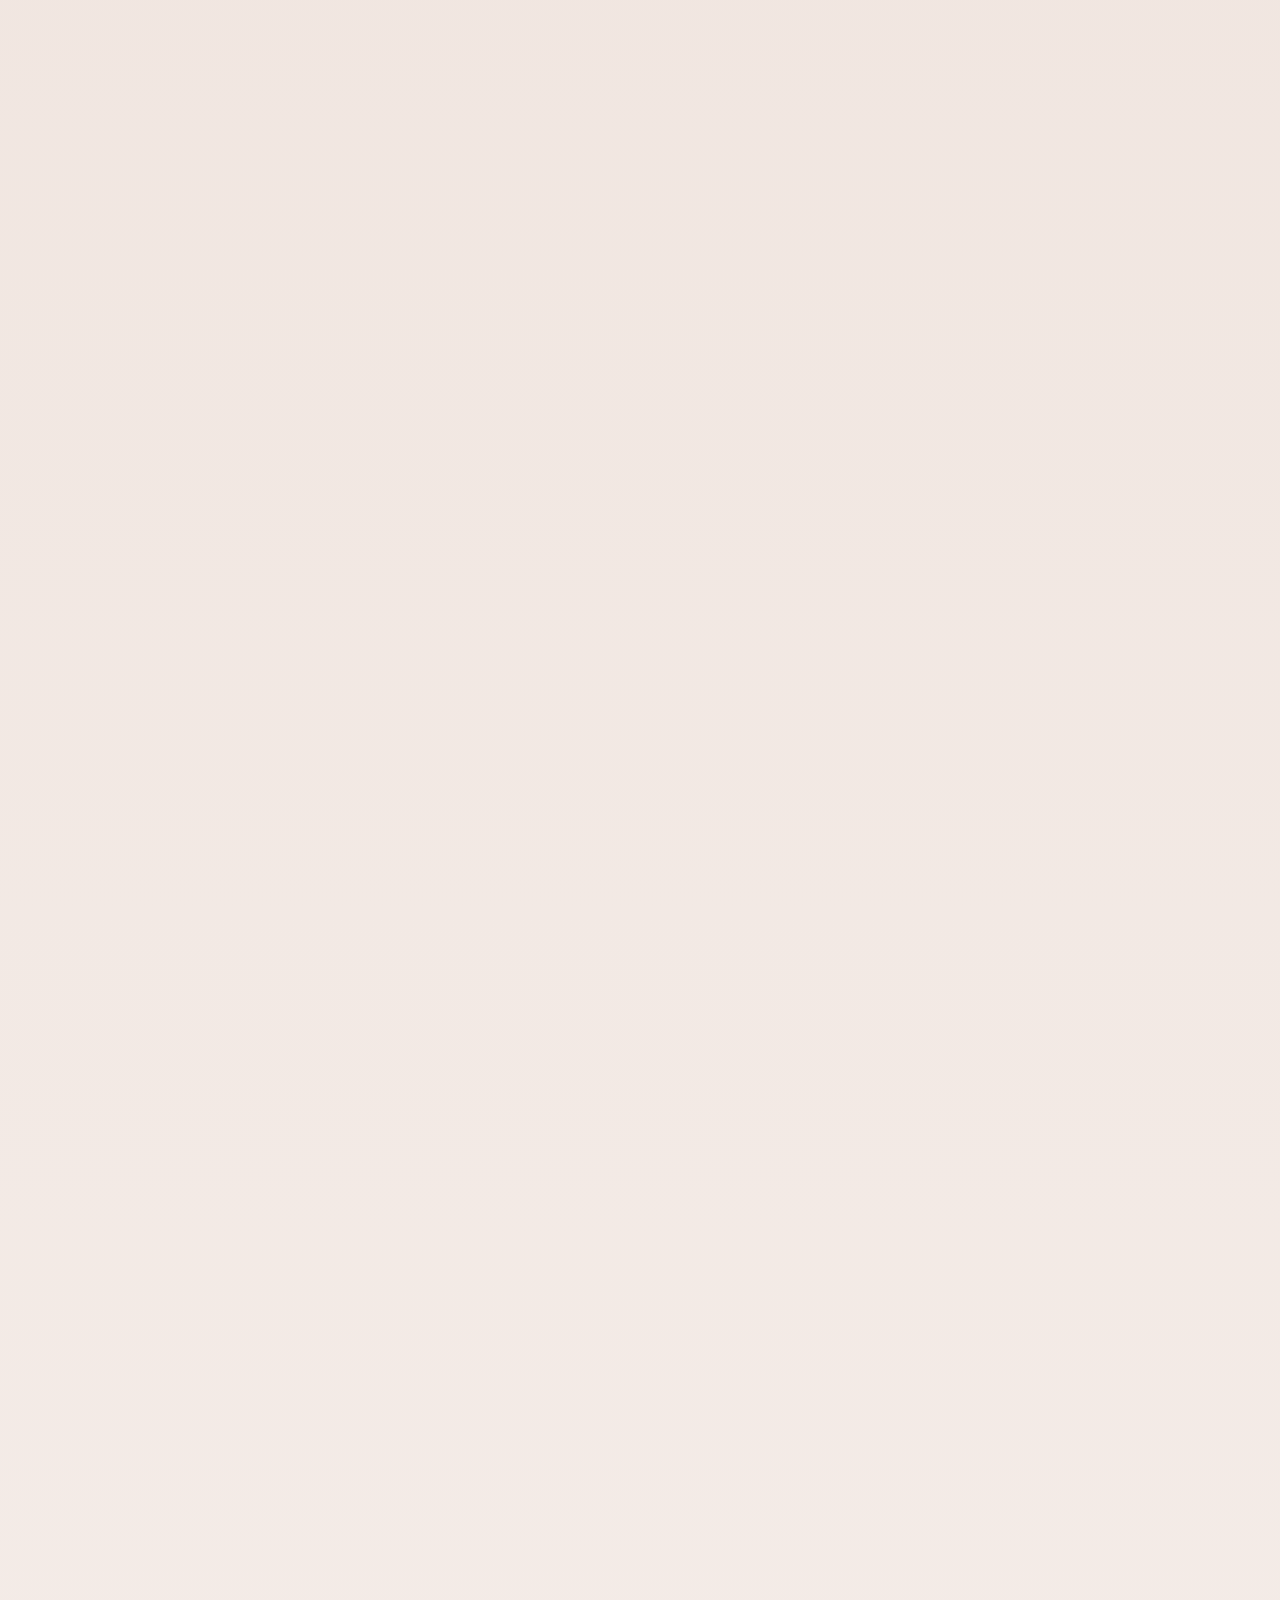
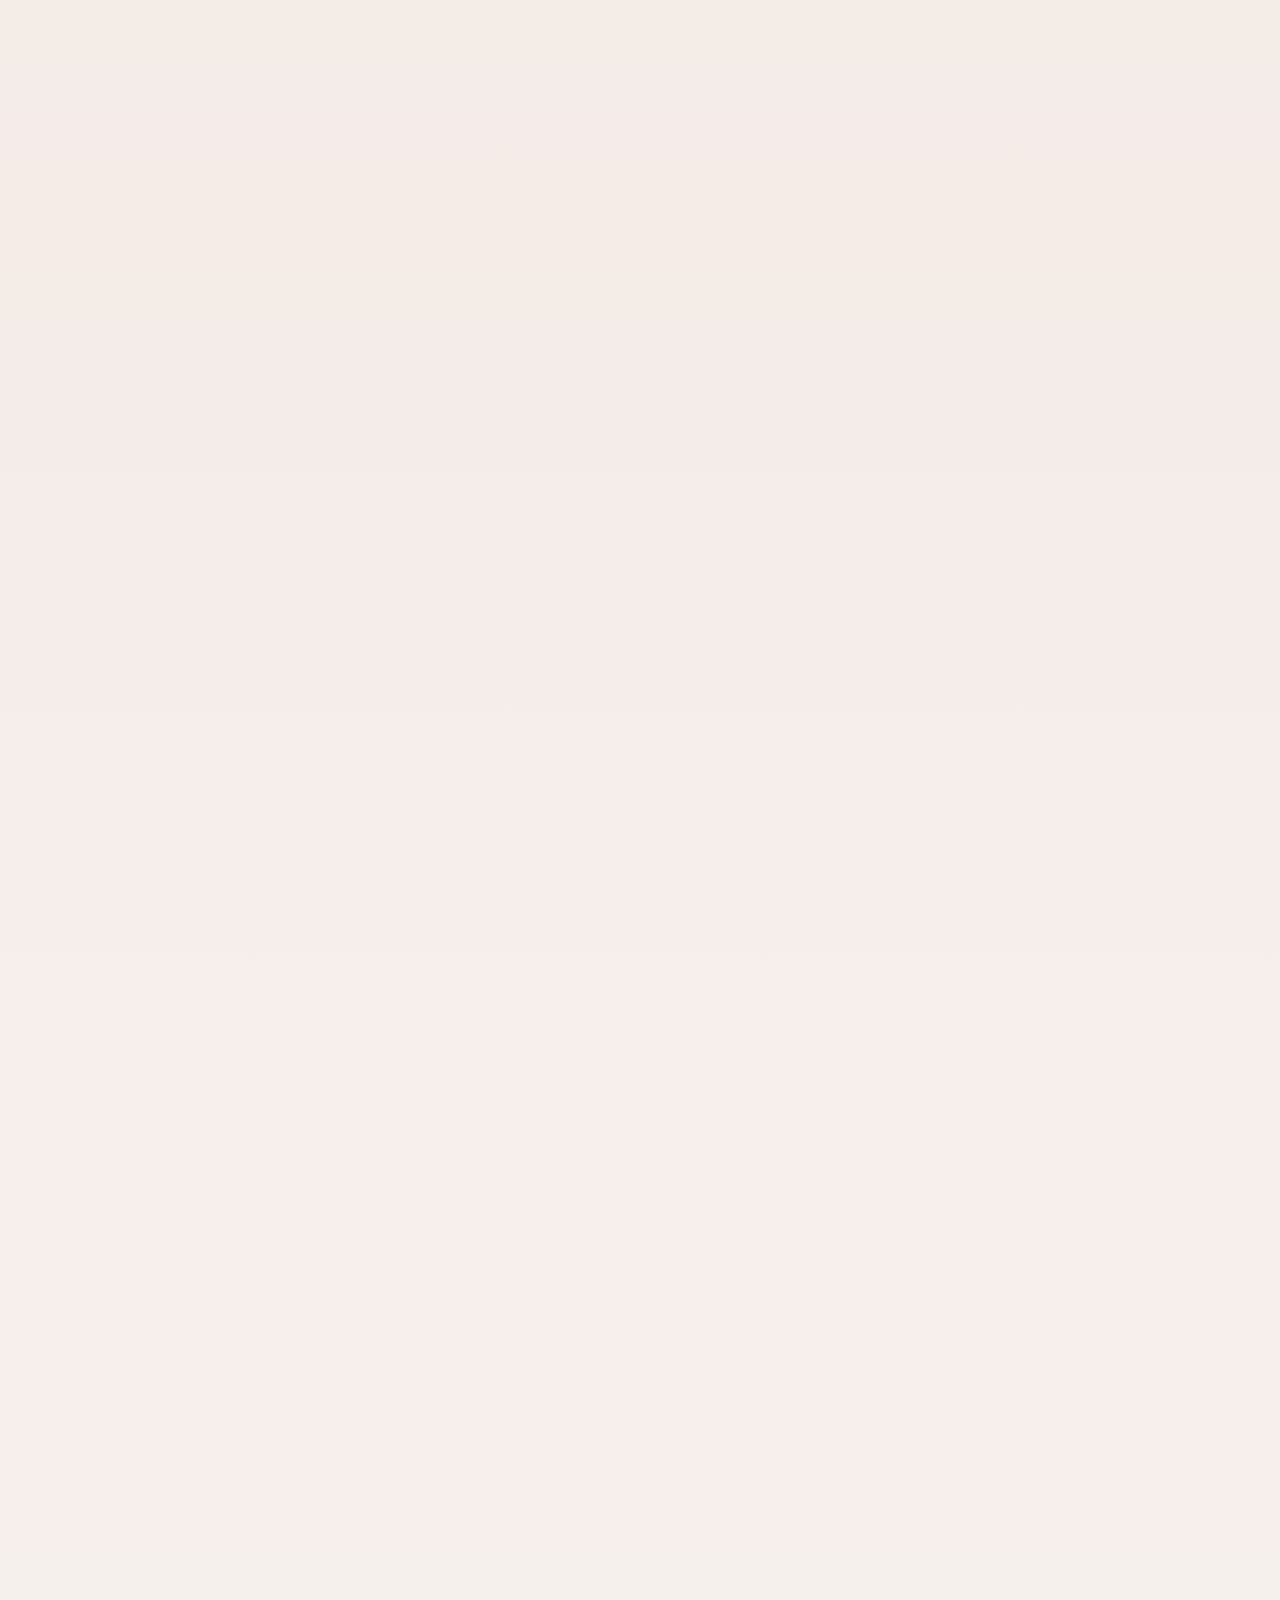
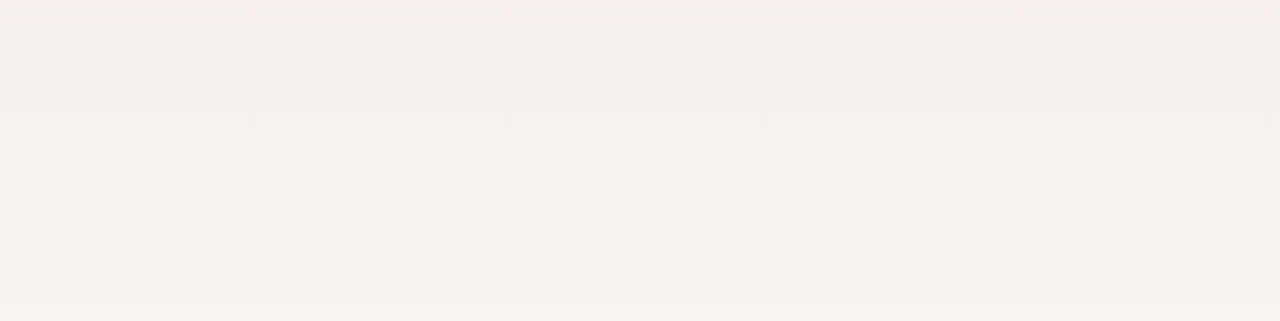
==== commit d9b98b6e: "Fix GitHub Pages root and asset paths" ====
--- a/index.html
+++ b/index.html
@@ -12,29 +12,16 @@
   <body>
     <div id="stars" aria-hidden="true"></div>
     <div id="hearts" aria-hidden="true"></div>
+    <div id="floating-background" class="floating-background" aria-hidden="true"></div>
 
-    <div id="secret-screen" class="secret-screen" aria-live="polite">
-      <div id="secret-card" class="secret-card">
-        <div class="lock-icon">♡</div>
-        <p class="secret-kicker">A little secret awaits...</p>
-        <h2>Enter the secret key to unlock our memories</h2>
-        <form id="secret-form" novalidate>
-          <label class="sr-only" for="secret-key">Secret key</label>
-          <input id="secret-key" name="secret-key" type="password" placeholder="Enter the secret key" autocomplete="off" />
-          <button type="submit">Unlock</button>
-        </form>
-        <p id="secret-error" class="secret-error"></p>
-      </div>
-    </div>
-
-    <div id="music-widget" class="music-widget hidden" aria-live="polite">
+    <div id="music-widget" class="music-widget" aria-live="polite">
       <button id="music-toggle" type="button" class="music-toggle">
         <span class="music-icon">♫</span>
         <span id="music-status">Playing our memories...</span>
       </button>
     </div>
 
-    <main id="site-main" class="site-main hidden">
+    <main id="site-main" class="site-main">
       <section class="hero" aria-label="Birthday hero section">
         <div class="hero-glow" aria-hidden="true"></div>
         <div class="hero-badge">For my favorite person</div>
@@ -78,26 +65,35 @@
       </section>
 
       <section class="message-block section-fade" id="tell-you-one-thing">
-        <div class="section-heading">If I Could Tell You One Thing...</div>
+        <div class="section-heading">If I Could Tell You One Thing... 🤍</div>
         <div class="message-stack">
-          <p class="message-line">You are one of the sweetest people I have ever known.</p>
-          <p class="message-line">You make ordinary moments feel warm and beautiful.</p>
-          <p class="message-line">You have a way of making people feel safe, seen, and cared for.</p>
-          <p class="message-line">And I hope you always remember that you deserve softness, peace, and happiness.</p>
+          <p class="message-line">I hope you know that you have made more ordinary days feel special than you probably realise.</p>
+          <p class="message-line">There are so many little moments with you that I never thought I would remember this clearly.</p>
+          <p class="message-line">Sometimes I look at an old picture and suddenly remember exactly how happy I felt that day.</p>
+          <p class="message-line">You have seen different versions of me, and I am really glad you were there for all of them.</p>
+          <p class="message-line">I hope life gives you the kind of happiness that stays even after the excitement of a good day is over.</p>
+          <p class="message-line">And I hope years from now, we can still look at these pictures and laugh at the same silly things.</p>
         </div>
       </section>
 
       <section class="final-block section-fade" id="final-block">
         <div class="final-stars" aria-hidden="true"></div>
         <div class="final-inner">
-          <p class="final-small">One Last Thing...</p>
-          <p class="final-text slow">Life is going to change.</p>
-          <p class="final-text slow">We are going to grow.</p>
-          <p class="final-text slow">Things around us may become different.</p>
-          <p class="final-text slow gap">But I really hope one thing never changes...</p>
-          <h2 class="final-strong">Us. 🤍</h2>
-          <p class="final-note">Thank you for being such a beautiful part of my life, Sree.</p>
-          <h3 class="final-birthday">Happy Birthday, my favourite person. 🎂🫂💗</h3>
+          <p class="final-small">Before this little surprise ends...</p>
+          <p class="final-text slow">I don't know what the future will look like,</p>
+          <p class="final-text slow">but I know there are still so many moments I want us to have.</p>
+          <p class="final-text slow">More random pictures.</p>
+          <p class="final-text slow">More unnecessary laughing.</p>
+          <p class="final-text slow">More conversations that somehow last forever.</p>
+          <p class="final-text slow">More days we never want to forget.</p>
+          <p class="final-text slow gap">Maybe one day we'll look back at all of this</p>
+          <p class="final-text slow">and realise how beautiful these little years really were.</p>
+          <p class="final-text slow gap">Until then...</p>
+          <p class="final-text slow">let's keep making memories. 🤍</p>
+          <h2 class="final-strong">Happy Birthday 🎂</h2>
+          <p class="final-note">Here's to everything we've been,</p>
+          <p class="final-note">everything we are,</p>
+          <p class="final-note">and everything still waiting for us.</p>
         </div>
       </section>
     </main>
--- a/style.css
+++ b/style.css
@@ -62,6 +62,107 @@
   font: inherit;
 }
 
+.floating-background {
+  position: fixed;
+  inset: 0;
+  pointer-events: none;
+  z-index: 0;
+  overflow: hidden;
+}
+
+.floating-background span {
+  position: absolute;
+  display: block;
+}
+
+.floating-heart {
+  color: rgba(191, 124, 110, 0.7);
+  text-shadow: 0 0 16px rgba(191, 124, 110, 0.18);
+  animation: heartFloatBg linear infinite;
+}
+
+@keyframes heartFloatBg {
+  0% {
+    transform: translate3d(0, 12px, 0) rotate(0deg) scale(0.8);
+    opacity: 0;
+  }
+  12% {
+    opacity: 0.75;
+  }
+  50% {
+    transform: translate3d(18px, -34vh, 0) rotate(8deg) scale(1);
+    opacity: 0.9;
+  }
+  100% {
+    transform: translate3d(-22px, -90vh, 0) rotate(-12deg) scale(1.15);
+    opacity: 0;
+  }
+}
+
+.floating-butterfly {
+  width: 18px;
+  height: 18px;
+  animation: butterflyFlight var(--duration) ease-in-out infinite alternate;
+  opacity: 0.7;
+}
+
+.floating-butterfly::before,
+.floating-butterfly::after {
+  content: "";
+  position: absolute;
+  width: 9px;
+  height: 12px;
+  border-radius: 100% 0 90% 10%;
+  background: rgba(171, 120, 146, 0.33);
+  border: 1px solid rgba(255, 255, 255, 0.35);
+  box-shadow: inset 0 0 8px rgba(255,255,255,0.15);
+}
+
+.floating-butterfly::before {
+  left: 0;
+  transform: rotate(-20deg);
+}
+
+.floating-butterfly::after {
+  right: 0;
+  transform: rotate(20deg) scaleX(-1);
+}
+
+@keyframes butterflyFlight {
+  0% {
+    transform: translate3d(0, 0, 0) rotate(-10deg) scale(0.9);
+    opacity: 0.2;
+  }
+  50% {
+    transform: translate3d(24px, -18px, 0) rotate(10deg) scale(1);
+    opacity: 0.8;
+  }
+  100% {
+    transform: translate3d(-28px, 18px, 0) rotate(-8deg) scale(0.95);
+    opacity: 0.5;
+  }
+}
+
+.floating-spark {
+  width: 4px;
+  height: 4px;
+  border-radius: 50%;
+  background: rgba(255, 255, 255, 0.9);
+  box-shadow: 0 0 12px rgba(255, 255, 255, 0.8);
+  animation: sparklePulse var(--duration) ease-in-out infinite;
+}
+
+@keyframes sparklePulse {
+  0%, 100% {
+    opacity: 0.2;
+    transform: scale(0.6);
+  }
+  50% {
+    opacity: 1;
+    transform: scale(1.5);
+  }
+}
+
 #hearts,
 #stars {
   position: fixed;
@@ -802,6 +903,10 @@
   overflow: hidden;
 }
 
+.final-block.visible .final-inner {
+  animation: finalSceneBloom 1.2s ease;
+}
+
 .final-block::before {
   content: "";
   position: absolute;
@@ -862,6 +967,7 @@
 .final-text.visible {
   opacity: 1;
   transform: translateY(0);
+  animation: finalLineFloat 0.8s ease both;
 }
 
 .final-text.gap {
@@ -878,6 +984,17 @@
   animation: finalHeart 1.5s ease 0.8s forwards;
 }
 
+@keyframes finalSceneBloom {
+  0% {
+    opacity: 0;
+    transform: scale(0.97) translateY(18px);
+  }
+  100% {
+    opacity: 1;
+    transform: scale(1) translateY(0);
+  }
+}
+
 @keyframes finalHeart {
   0% {
     opacity: 0;
@@ -890,6 +1007,21 @@
   100% {
     opacity: 1;
     transform: scale(1);
+  }
+}
+
+@keyframes finalLineFloat {
+  0% {
+    opacity: 0;
+    transform: translateY(18px);
+  }
+  40% {
+    opacity: 1;
+    transform: translateY(-3px);
+  }
+  100% {
+    opacity: 1;
+    transform: translateY(0);
   }
 }
 
@@ -904,6 +1036,20 @@
 .final-birthday.visible {
   opacity: 1;
   transform: translateY(0);
+  animation: finalNoteGlow 0.9s ease both;
+}
+
+@keyframes finalNoteGlow {
+  0% {
+    opacity: 0;
+    transform: translateY(14px) scale(0.98);
+    filter: blur(3px);
+  }
+  100% {
+    opacity: 1;
+    transform: translateY(0) scale(1);
+    filter: blur(0);
+  }
 }
 
 .final-note {
@@ -1003,364 +1149,3 @@
     transform: translateY(0);
   }
 }
-
-.site-main {
-  min-height: 100vh;
-  background: linear-gradient(180deg, #f8f1ee 0%, #f0e5df 42%, #f7f1ee 100%);
-  transition: opacity 0.8s ease;
-}
-
-.site-main.hidden {
-  display: none;
-}
-
-.site-main.visible {
-  display: block;
-  animation: revealMain 0.9s ease;
-}
-
-@keyframes revealMain {
-  from {
-    opacity: 0;
-    transform: scale(0.98);
-  }
-  to {
-    opacity: 1;
-    transform: scale(1);
-  }
-}
-
-.memory-story {
-  padding: 72px 18px 30px;
-}
-
-.photo-stage {
-  width: min(900px, 92vw);
-  margin: 0 auto;
-  min-height: 760px;
-  display: grid;
-  place-items: center;
-}
-
-.photo-card {
-  width: min(760px, 90vw);
-  background: rgba(255, 255, 255, 0.22);
-  border: 1px solid rgba(108, 83, 75, 0.12);
-  box-shadow: 0 22px 40px var(--shadow);
-  padding: 14px 14px 18px;
-  border-radius: 18px;
-  opacity: 0;
-  transform: scale(0.96) translateY(20px);
-  transition: opacity 0.9s ease, transform 0.9s ease;
-}
-
-.photo-card.show {
-  opacity: 1;
-  transform: scale(1) translateY(0);
-}
-
-.photo-card.zoom-animate {
-  animation: softZoom 1.3s ease;
-}
-
-.photo-card.slide-animate {
-  animation: softSlide 1.3s ease;
-}
-
-@keyframes softZoom {
-  0% {
-    opacity: 0;
-    transform: scale(0.9);
-  }
-  100% {
-    opacity: 1;
-    transform: scale(1);
-  }
-}
-
-@keyframes softSlide {
-  0% {
-    opacity: 0;
-    transform: translateX(30px) scale(0.98);
-  }
-  100% {
-    opacity: 1;
-    transform: translateX(0) scale(1);
-  }
-}
-
-.photo-card img {
-  width: 100%;
-  max-height: 690px;
-  object-fit: contain;
-  border-radius: 12px;
-  background: rgba(255,255,255,0.35);
-  transform: rotate(var(--photo-rotate, 0deg));
-}
-
-.photo-card:nth-child(odd) img {
-  --photo-rotate: -1deg;
-}
-
-.caption-box {
-  margin-top: 18px;
-  padding: 14px 18px 4px;
-  text-align: center;
-}
-
-.caption-box p {
-  margin: 0;
-  font-family: "Cormorant Garamond", serif;
-  font-size: clamp(1.5rem, 2.8vw, 2.1rem);
-  line-height: 1.5;
-  color: #4f3d3b;
-}
-
-.section-fade {
-  opacity: 0;
-  transform: translateY(20px);
-  transition: opacity 0.9s ease, transform 0.9s ease;
-}
-
-.section-fade.visible {
-  opacity: 1;
-  transform: translateY(0);
-}
-
-.message-block,
-.wish-block,
-.final-block {
-  width: min(980px, 92vw);
-  margin: 0 auto;
-  padding: 90px 0;
-}
-
-.section-heading {
-  text-align: center;
-  font-family: "Cormorant Garamond", serif;
-  font-size: clamp(2.3rem, 5vw, 4rem);
-  color: #4a3634;
-  margin-bottom: 26px;
-}
-
-.message-stack,
-.wish-stack {
-  display: flex;
-  flex-direction: column;
-  gap: 18px;
-}
-
-.message-line,
-.wish-line {
-  opacity: 0;
-  transform: translateY(12px);
-  transition: opacity 0.7s ease, transform 0.7s ease;
-  background: rgba(255, 255, 255, 0.18);
-  border: 1px solid rgba(116, 90, 81, 0.09);
-  border-radius: 18px;
-  padding: 20px 22px;
-  color: #4b3b39;
-  font-size: clamp(1.02rem, 2vw, 1.3rem);
-  line-height: 1.8;
-  box-shadow: 0 10px 18px rgba(76, 52, 49, 0.04);
-}
-
-.message-line.visible,
-.wish-line.visible {
-  opacity: 1;
-  transform: translateY(0);
-}
-
-.typing {
-  white-space: normal;
-  overflow: hidden;
-  border-right: 2px solid rgba(127, 84, 78, 0.4);
-  animation: typing 1.1s steps(18) 1, blinking 0.85s step-end infinite;
-}
-
-@keyframes blinking {
-  50% {
-    border-color: transparent;
-  }
-}
-
-@keyframes typing {
-  from {
-    width: 0;
-  }
-  to {
-    width: 100%;
-  }
-}
-
-.final-block {
-  position: relative;
-  padding-bottom: 120px;
-  min-height: 100vh;
-  display: flex;
-  align-items: center;
-  justify-content: center;
-  background: linear-gradient(180deg, #161112 0%, #231b1a 35%, #120d0d 100%);
-  color: #f8eee8;
-}
-
-.final-stars {
-  position: absolute;
-  inset: 0;
-  background-image: radial-gradient(circle, rgba(255,255,255,0.9) 1px, transparent 1.5px);
-  background-size: 26px 26px;
-  opacity: 0.6;
-}
-
-.final-inner {
-  position: relative;
-  z-index: 1;
-  width: min(900px, 92vw);
-  text-align: center;
-}
-
-.final-small {
-  margin: 0 0 18px;
-  text-transform: uppercase;
-  letter-spacing: 0.2em;
-  font-size: 0.75rem;
-  color: rgba(255,255,255,0.7);
-}
-
-.final-text {
-  margin: 0;
-  opacity: 0;
-  transform: translateY(16px);
-  font-family: "Cormorant Garamond", serif;
-  font-size: clamp(1.8rem, 4vw, 3.2rem);
-  line-height: 1.4;
-  color: rgba(255,255,255,0.92);
-  transition: opacity 0.9s ease, transform 0.9s ease;
-}
-
-.final-text.visible {
-  opacity: 1;
-  transform: translateY(0);
-}
-
-.final-text.gap {
-  margin-top: 18px;
-}
-
-.final-strong {
-  margin: 26px 0 14px;
-  font-size: clamp(3rem, 8vw, 7rem);
-  font-family: "Cormorant Garamond", serif;
-  color: #f7e5df;
-  opacity: 0;
-  transform: scale(0.9);
-  animation: finalHeart 1.5s ease 0.8s forwards;
-}
-
-@keyframes finalHeart {
-  0% {
-    opacity: 0;
-    transform: scale(0.7);
-  }
-  50% {
-    opacity: 1;
-    transform: scale(1.08);
-  }
-  100% {
-    opacity: 1;
-    transform: scale(1);
-  }
-}
-
-.final-note,
-.final-birthday {
-  opacity: 0;
-  transform: translateY(12px);
-  transition: opacity 0.8s ease, transform 0.8s ease;
-}
-
-.final-note.visible,
-.final-birthday.visible {
-  opacity: 1;
-  transform: translateY(0);
-}
-
-.final-note {
-  margin: 16px 0 10px;
-  font-family: "Cormorant Garamond", serif;
-  font-size: clamp(1.8rem, 4vw, 2.8rem);
-  color: rgba(255,255,255,0.9);
-}
-
-.final-birthday {
-  margin-top: 20px;
-  font-family: "Cormorant Garamond", serif;
-  font-size: clamp(2.4rem, 6vw, 4.3rem);
-  color: #f8f1ee;
-}
-
-.music-widget {
-  position: fixed;
-  right: 16px;
-  bottom: 18px;
-  z-index: 90;
-  transition: opacity 0.4s ease, transform 0.4s ease;
-}
-
-.music-widget.hidden {
-  opacity: 0;
-  visibility: hidden;
-  pointer-events: none;
-}
-
-.music-toggle {
-  display: inline-flex;
-  align-items: center;
-  gap: 8px;
-  border: 1px solid rgba(99, 74, 69, 0.15);
-  background: rgba(255,255,255,0.5);
-  color: #473c3a;
-  border-radius: 999px;
-  padding: 10px 16px;
-  box-shadow: 0 12px 22px rgba(80, 52, 45, 0.08);
-  cursor: pointer;
-}
-
-.music-icon {
-  font-size: 1.1rem;
-}
-
-@media (max-width: 720px) {
-  .photo-stage {
-    min-height: 580px;
-  }
-
-  .photo-card {
-    width: min(620px, 92vw);
-    padding: 10px 10px 12px;
-  }
-
-  .caption-box {
-    padding-inline: 10px;
-  }
-
-  .message-block,
-  .wish-block,
-  .final-block {
-    padding-top: 72px;
-    padding-bottom: 72px;
-  }
-
-  .final-birthday {
-    line-height: 1.1;
-  }
-
-  .gallery-grid {
-    grid-template-columns: 1fr;
-  }
-
-  .music-toggle {
-    padding: 9px 12px;
-    font-size: 0.83rem;
-  }
-}
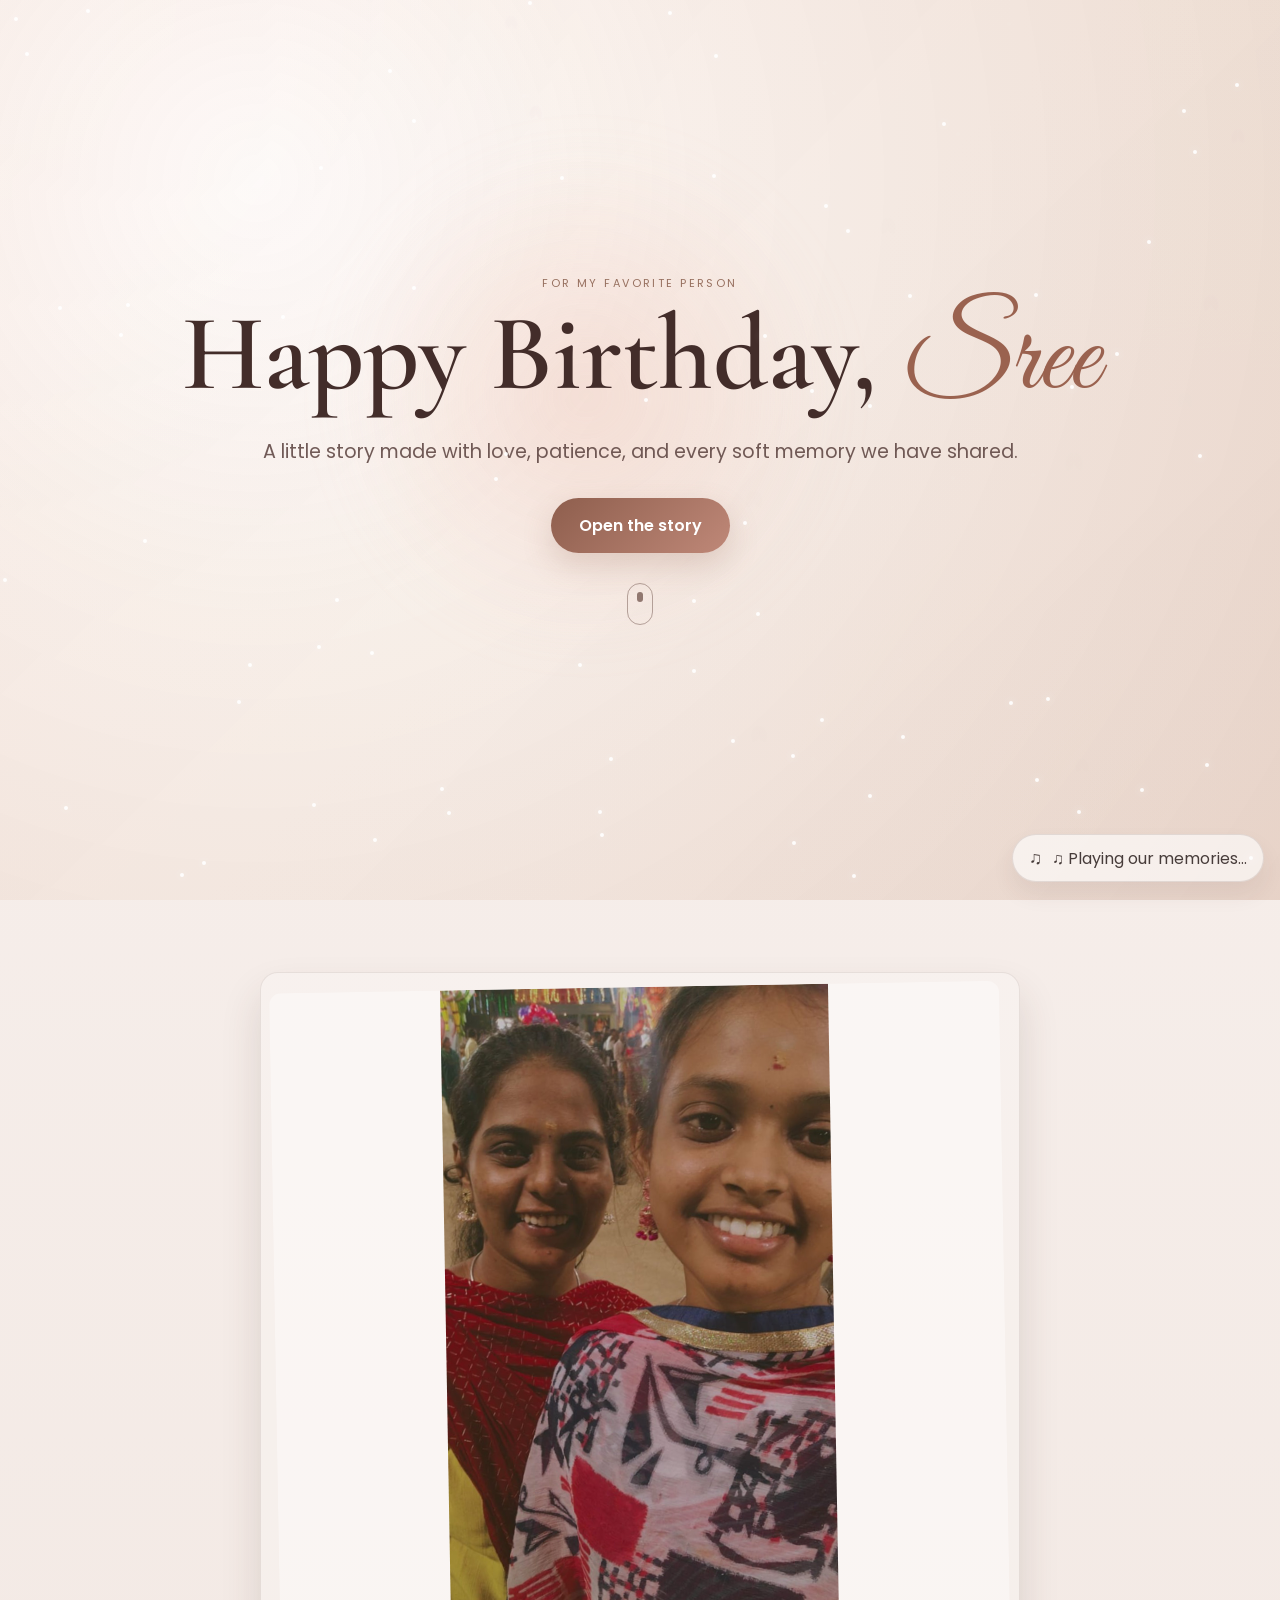
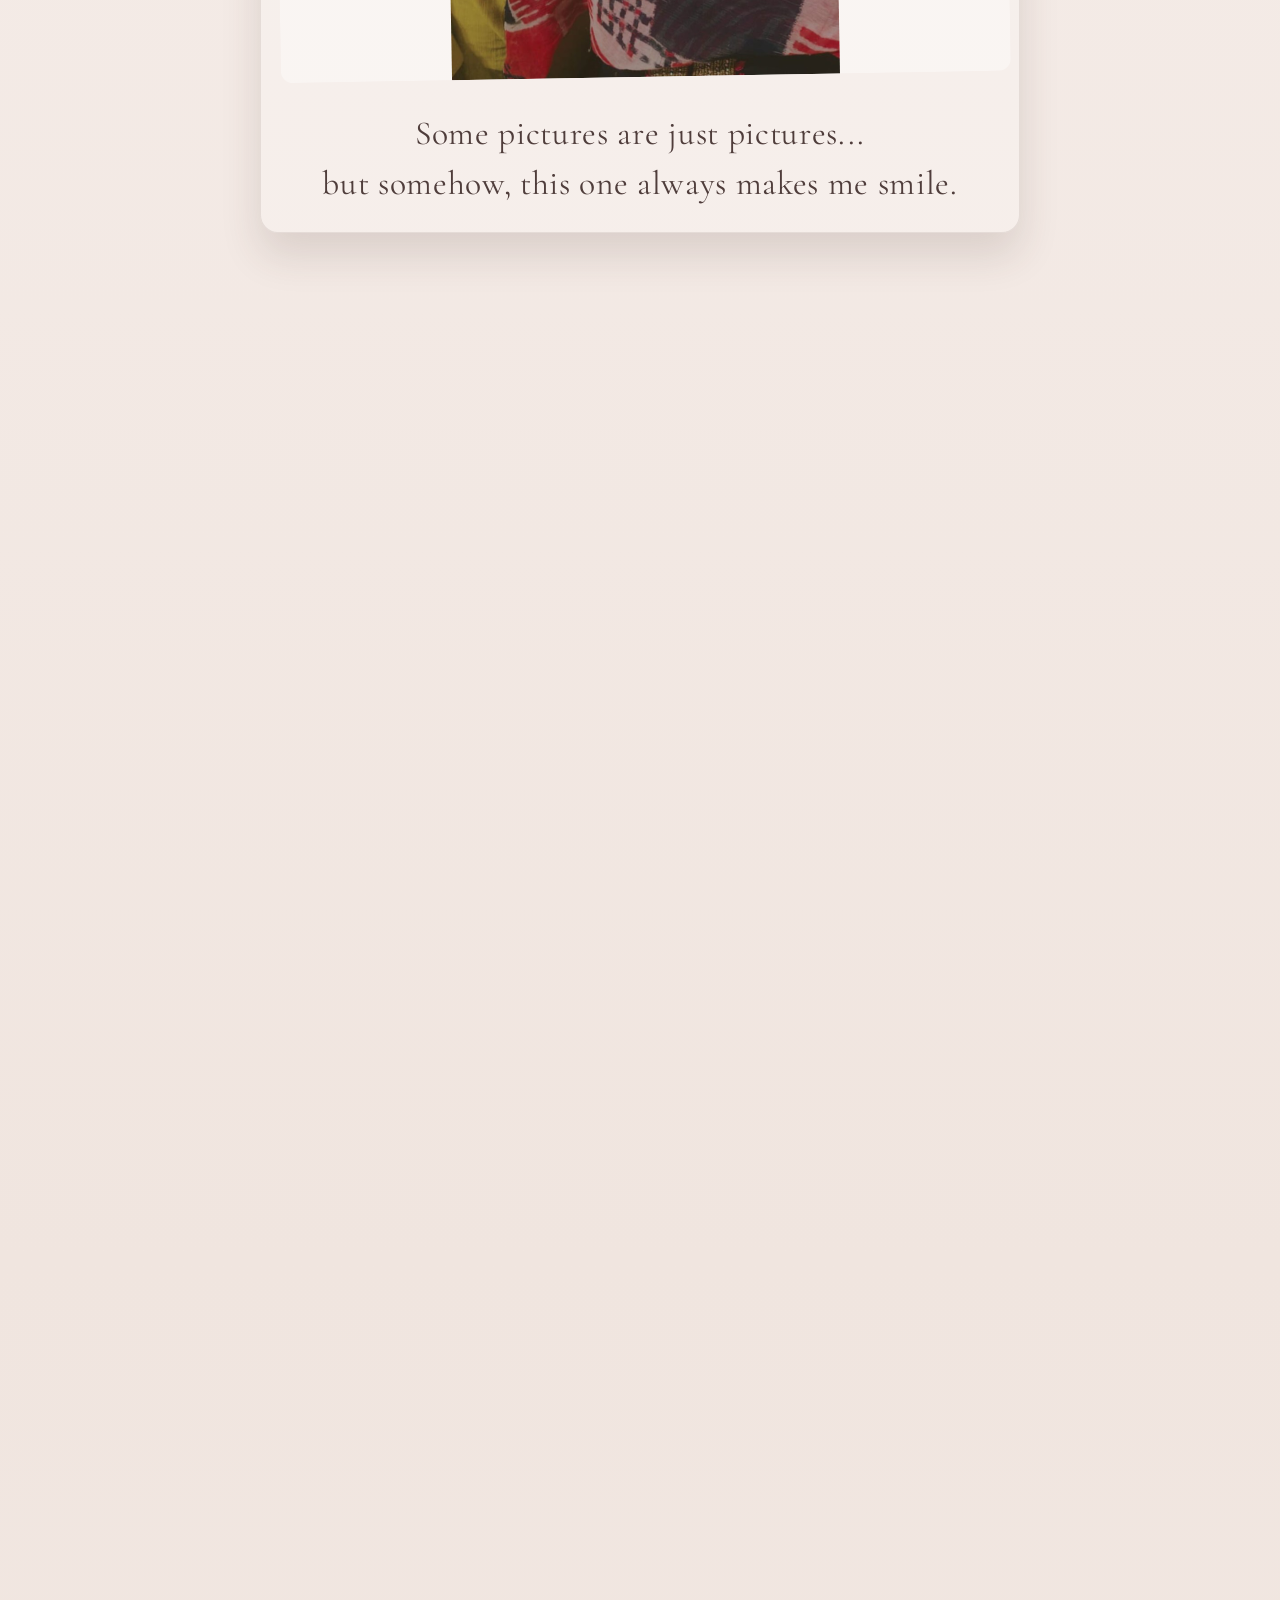
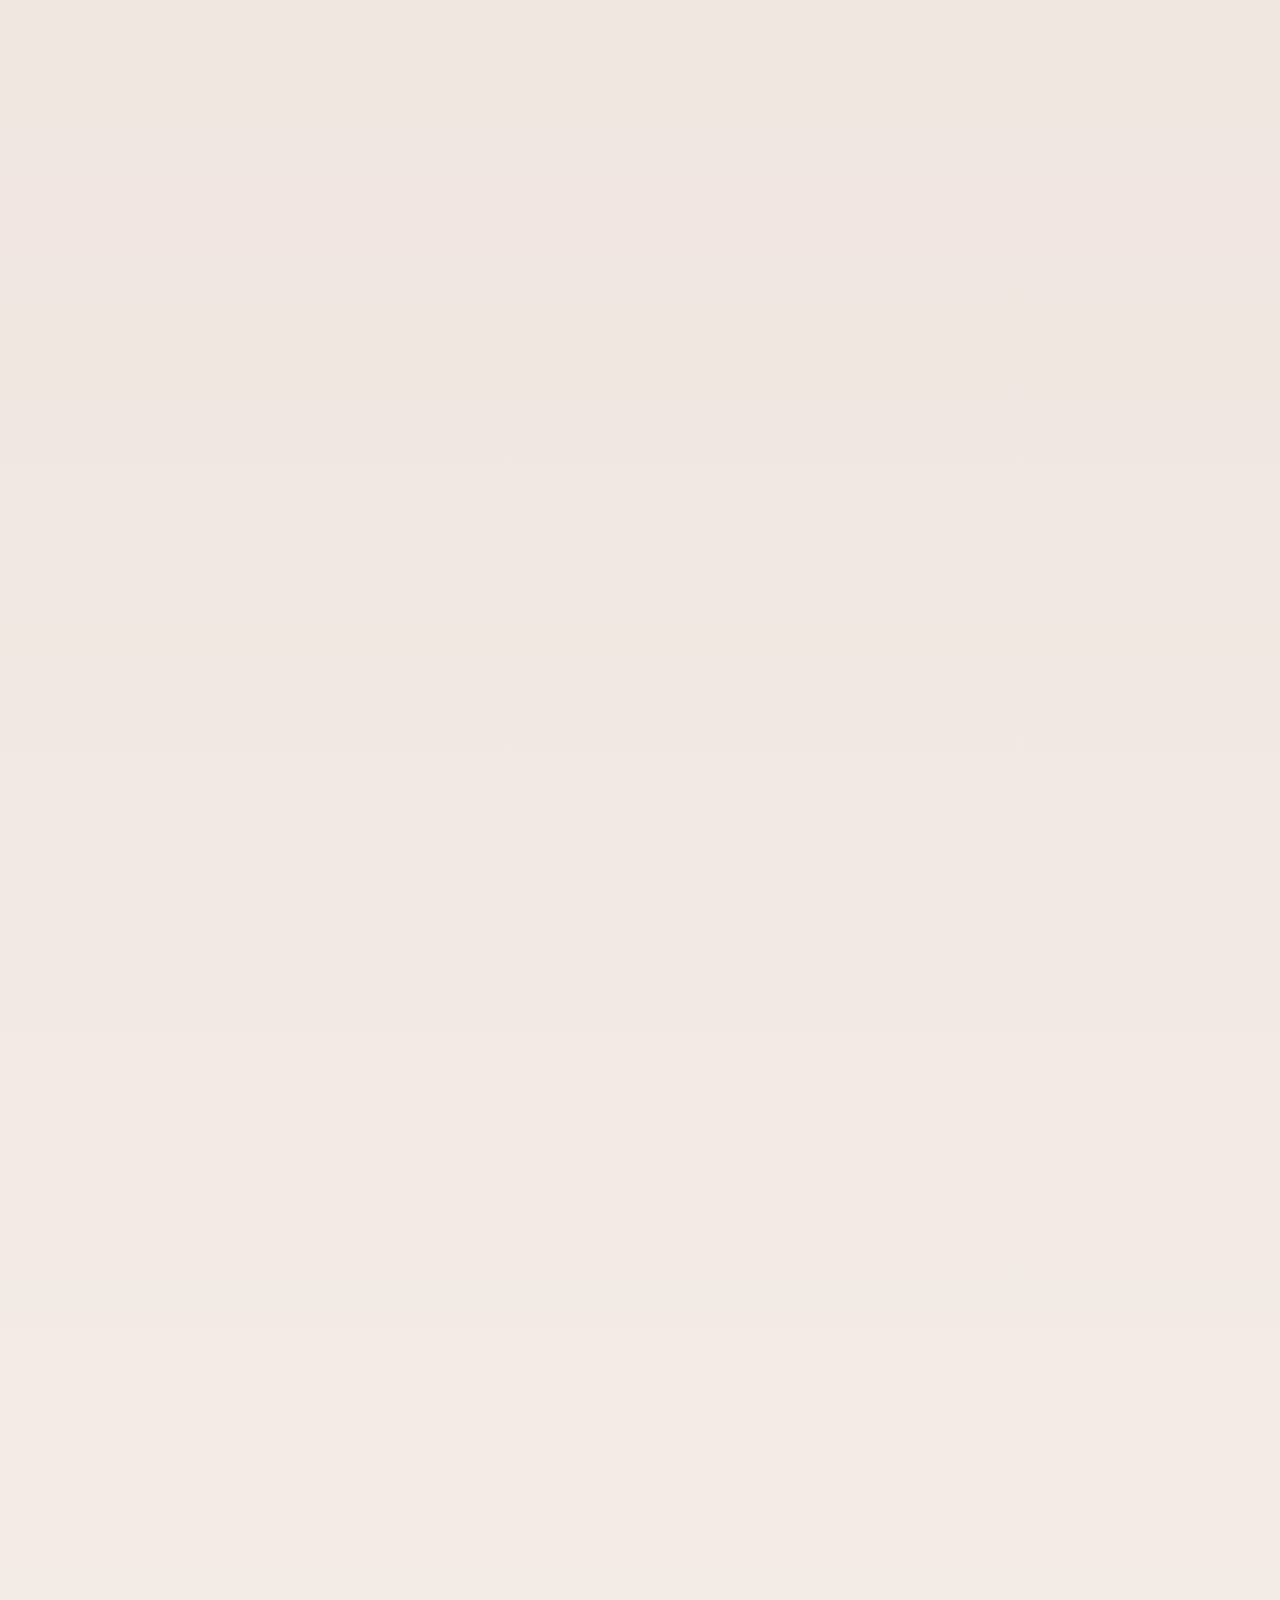
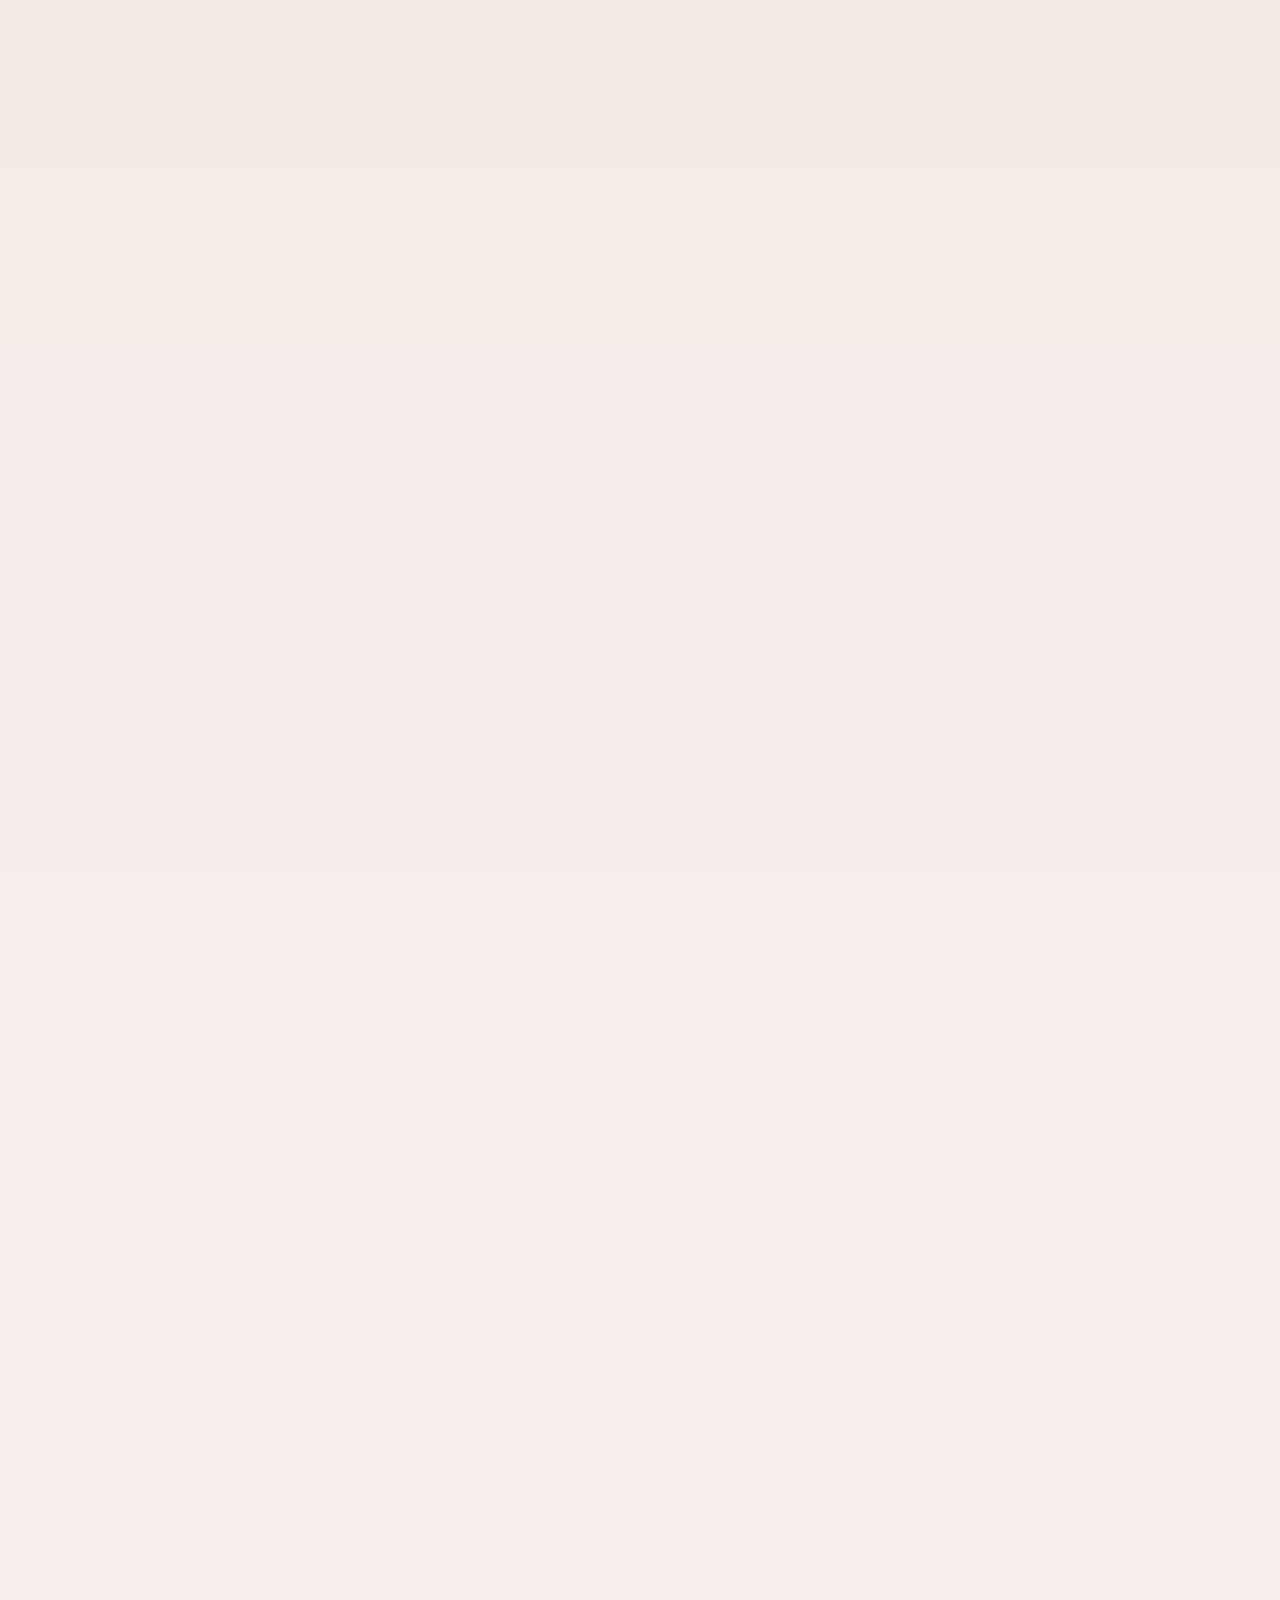
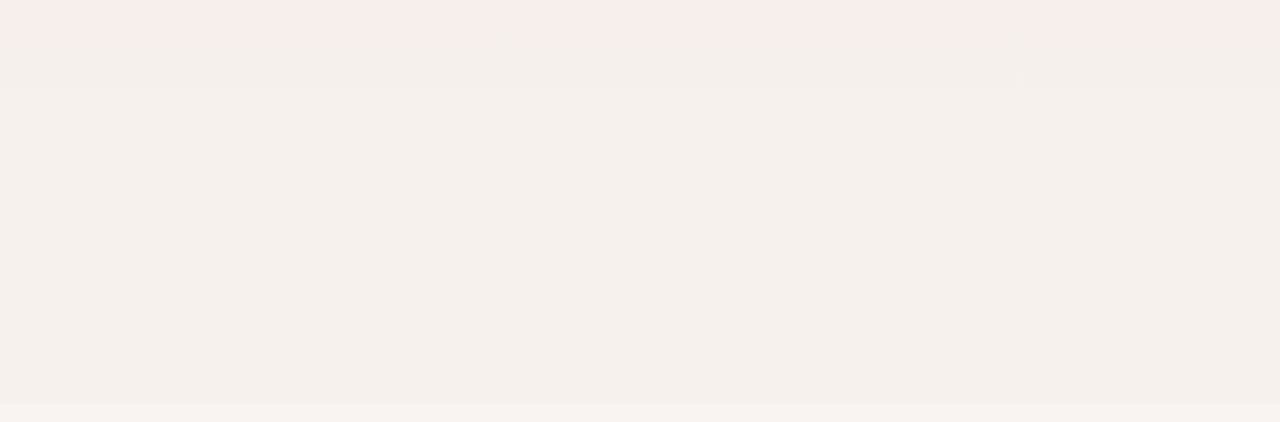
==== commit 38bdc75b: "Fix: cache-bust script.js, URL-encode audio filename, add scroll fallback for photo slideshow" ====
--- a/index.html
+++ b/index.html
@@ -1,105 +1,119 @@
 <!DOCTYPE html>
 <html lang="en">
-  <head>
-    <meta charset="UTF-8" />
-    <meta name="viewport" content="width=device-width, initial-scale=1.0" />
-    <title>Happy Birthday, My Favourite Person</title>
-    <link rel="preconnect" href="https://fonts.googleapis.com" />
-    <link rel="preconnect" href="https://fonts.gstatic.com" crossorigin />
-    <link href="https://fonts.googleapis.com/css2?family=Cormorant+Garamond:wght@400;500;600;700&family=Great+Vibes&family=Poppins:wght@300;400;500;600;700&display=swap" rel="stylesheet" />
-    <link rel="stylesheet" href="style.css" />
-  </head>
-  <body>
-    <div id="stars" aria-hidden="true"></div>
-    <div id="hearts" aria-hidden="true"></div>
-    <div id="floating-background" class="floating-background" aria-hidden="true"></div>
 
-    <div id="music-widget" class="music-widget" aria-live="polite">
-      <button id="music-toggle" type="button" class="music-toggle">
-        <span class="music-icon">♫</span>
-        <span id="music-status">Playing our memories...</span>
-      </button>
-    </div>
+<head>
+  <meta charset="UTF-8" />
+  <meta name="viewport" content="width=device-width, initial-scale=1.0" />
+  <title>Happy Birthday, My Favourite Person</title>
+  <link rel="preconnect" href="https://fonts.googleapis.com" />
+  <link rel="preconnect" href="https://fonts.gstatic.com" crossorigin />
+  <link
+    href="https://fonts.googleapis.com/css2?family=Cormorant+Garamond:wght@400;500;600;700&family=Great+Vibes&family=Poppins:wght@300;400;500;600;700&display=swap"
+    rel="stylesheet" />
+  <link rel="stylesheet" href="style.css" />
+</head>
 
-    <main id="site-main" class="site-main">
-      <section class="hero" aria-label="Birthday hero section">
-        <div class="hero-glow" aria-hidden="true"></div>
-        <div class="hero-badge">For my favorite person</div>
-        <h1>Happy Birthday, <span>Sree</span></h1>
-        <p class="hero-copy">A little story made with love, patience, and every soft memory we have shared.</p>
-        <a class="hero-button" href="#little-something">Open the story</a>
-        <div class="scroll-cue" aria-hidden="true"><span></span></div>
-      </section>
+<body>
+  <div id="stars" aria-hidden="true"></div>
+  <div id="hearts" aria-hidden="true"></div>
+  <div id="floating-background" class="floating-background" aria-hidden="true"></div>
 
-      <section class="memory-story" aria-live="polite">
-        <div class="photo-stage">
-          <div id="photo-card" class="photo-card">
-            <img id="memory-image" src="" alt="A memory together" />
-            <div id="caption-box" class="caption-box">
-              <p id="memory-caption"></p>
-            </div>
+  <div id="music-widget" class="music-widget" aria-live="polite">
+    <button id="music-toggle" type="button" class="music-toggle">
+      <span class="music-icon">♫</span>
+      <span id="music-status">Playing our memories...</span>
+    </button>
+  </div>
+
+  <main id="site-main" class="site-main">
+    <section class="hero" aria-label="Birthday hero section">
+      <div class="hero-glow" aria-hidden="true"></div>
+      <div class="hero-badge">For my favorite person</div>
+      <h1>Happy Birthday, <span>Sree</span></h1>
+      <p class="hero-copy">A little story made with love, patience, and every soft memory we have shared.</p>
+      <a class="hero-button" href="#little-something">Open the story</a>
+      <div class="scroll-cue" aria-hidden="true"><span></span></div>
+    </section>
+
+    <section class="memory-story" aria-live="polite">
+      <div class="photo-stage">
+        <div id="photo-card" class="photo-card">
+          <img id="memory-image" src="" alt="A memory together" />
+          <div id="caption-box" class="caption-box">
+            <p id="memory-caption"></p>
           </div>
         </div>
-      </section>
+      </div>
+    </section>
 
-      <section class="message-block section-fade" id="little-something">
-        <div class="section-heading">A Little Something I Want You To Know 🤍</div>
-        <div class="message-stack">
-          <p class="message-line" data-message="0">Sree, you have no idea how much your presence has helped me.</p>
-          <p class="message-line" data-message="1">There were days when I didn't know what to say, and somehow talking to you made everything feel a little better.</p>
-          <p class="message-line" data-message="2">I may not say it often, but I really appreciate every little thing you do.</p>
-          <p class="message-line" data-message="3">I am genuinely proud of the person you are becoming, Sree.</p>
-          <p class="message-line" data-message="4">And I hope you always know that you are loved more than you realise.</p>
-        </div>
-      </section>
+    <section class="message-block section-fade" id="little-something">
+      <div class="section-heading">A Little Something I Want You To Know 🤍</div>
+      <div class="message-stack">
+        <p class="message-line" data-message="0">Sree, you have no idea how much your presence has helped me.</p>
+        <p class="message-line" data-message="1">There were days when I didn't know what to say, and somehow talking to
+          you made everything feel a little better.</p>
+        <p class="message-line" data-message="2">I may not say it often, but I really appreciate every little thing you
+          do.</p>
+        <p class="message-line" data-message="3">I am genuinely proud of the person you are becoming, Sree.</p>
+        <p class="message-line" data-message="4">And I hope you always know that you are loved more than you realise.
+        </p>
+      </div>
+    </section>
 
-      <section class="wish-block section-fade" id="wishes">
-        <div class="section-heading">Things I Hope For You 🌷</div>
-        <div class="wish-stack">
-          <p class="wish-line">I hope you get everything you have been quietly wishing for, Sree.</p>
-          <p class="wish-line">I hope you have more peaceful days than difficult ones.</p>
-          <p class="wish-line">I hope you meet people who truly value you.</p>
-          <p class="wish-line">I hope you never stop believing in yourself.</p>
-          <p class="wish-line">And I hope this new year of your life gives you many reasons to smile.</p>
-        </div>
-      </section>
+    <section class="wish-block section-fade" id="wishes">
+      <div class="section-heading">Things I Hope For You 🌷</div>
+      <div class="wish-stack">
+        <p class="wish-line">I hope you get everything you have been quietly wishing for, Sree.</p>
+        <p class="wish-line">I hope you have more peaceful days than difficult ones.</p>
+        <p class="wish-line">I hope you meet people who truly value you.</p>
+        <p class="wish-line">I hope you never stop believing in yourself.</p>
+        <p class="wish-line">And I hope this new year of your life gives you many reasons to smile.</p>
+      </div>
+    </section>
 
-      <section class="message-block section-fade" id="tell-you-one-thing">
-        <div class="section-heading">If I Could Tell You One Thing... 🤍</div>
-        <div class="message-stack">
-          <p class="message-line">I hope you know that you have made more ordinary days feel special than you probably realise.</p>
-          <p class="message-line">There are so many little moments with you that I never thought I would remember this clearly.</p>
-          <p class="message-line">Sometimes I look at an old picture and suddenly remember exactly how happy I felt that day.</p>
-          <p class="message-line">You have seen different versions of me, and I am really glad you were there for all of them.</p>
-          <p class="message-line">I hope life gives you the kind of happiness that stays even after the excitement of a good day is over.</p>
-          <p class="message-line">And I hope years from now, we can still look at these pictures and laugh at the same silly things.</p>
-        </div>
-      </section>
+    <section class="message-block section-fade" id="tell-you-one-thing">
+      <div class="section-heading">If I Could Tell You One Thing... 🤍</div>
+      <div class="message-stack">
+        <p class="message-line">I hope you know that you have made more ordinary days feel special than you probably
+          realise.</p>
+        <p class="message-line">There are so many little moments with you that I never thought I would remember this
+          clearly.</p>
+        <p class="message-line">Sometimes I look at an old picture and suddenly remember exactly how happy I felt that
+          day.</p>
+        <p class="message-line">You have seen different versions of me, and I am really glad you were there for all of
+          them.</p>
+        <p class="message-line">I hope life gives you the kind of happiness that stays even after the excitement of a
+          good day is over.</p>
+        <p class="message-line">And I hope years from now, we can still look at these pictures and laugh at the same
+          silly things.</p>
+      </div>
+    </section>
 
-      <section class="final-block section-fade" id="final-block">
-        <div class="final-stars" aria-hidden="true"></div>
-        <div class="final-inner">
-          <p class="final-small">Before this little surprise ends...</p>
-          <p class="final-text slow">I don't know what the future will look like,</p>
-          <p class="final-text slow">but I know there are still so many moments I want us to have.</p>
-          <p class="final-text slow">More random pictures.</p>
-          <p class="final-text slow">More unnecessary laughing.</p>
-          <p class="final-text slow">More conversations that somehow last forever.</p>
-          <p class="final-text slow">More days we never want to forget.</p>
-          <p class="final-text slow gap">Maybe one day we'll look back at all of this</p>
-          <p class="final-text slow">and realise how beautiful these little years really were.</p>
-          <p class="final-text slow gap">Until then...</p>
-          <p class="final-text slow">let's keep making memories. 🤍</p>
-          <h2 class="final-strong">Happy Birthday 🎂</h2>
-          <p class="final-note">Here's to everything we've been,</p>
-          <p class="final-note">everything we are,</p>
-          <p class="final-note">and everything still waiting for us.</p>
-        </div>
-      </section>
-    </main>
+    <section class="final-block section-fade" id="final-block">
+      <div class="final-stars" aria-hidden="true"></div>
+      <div class="final-inner">
+        <p class="final-small">Before this little surprise ends...</p>
+        <p class="final-text slow">I don't know what the future will look like,</p>
+        <p class="final-text slow">but I know there are still so many moments I want us to have.</p>
+        <p class="final-text slow">More random pictures.</p>
+        <p class="final-text slow">More unnecessary laughing.</p>
+        <p class="final-text slow">More conversations that somehow last forever.</p>
+        <p class="final-text slow">More days we never want to forget.</p>
+        <p class="final-text slow gap">Maybe one day we'll look back at all of this</p>
+        <p class="final-text slow">and realise how beautiful these little years really were.</p>
+        <p class="final-text slow gap">Until then...</p>
+        <p class="final-text slow">let's keep making memories. 🤍</p>
+        <h2 class="final-strong">Happy Birthday 🎂</h2>
+        <p class="final-note">Here's to everything we've been,</p>
+        <p class="final-note">everything we are,</p>
+        <p class="final-note">and everything still waiting for us.</p>
+      </div>
+    </section>
+  </main>
 
-    <audio id="memory-audio" src="assets/WhatsApp Audio 2026-08-17 at 1.27.40 PM.mpeg" preload="auto"></audio>
+  <audio id="memory-audio" src="assets/WhatsApp%20Audio%202026-08-17%20at%201.27.40%20PM.mpeg" preload="auto"></audio>
 
-    <script src="script.js"></script>
-  </body>
-</html>
+  <script src="script.js?v=3"></script>
+</body>
+
+</html>
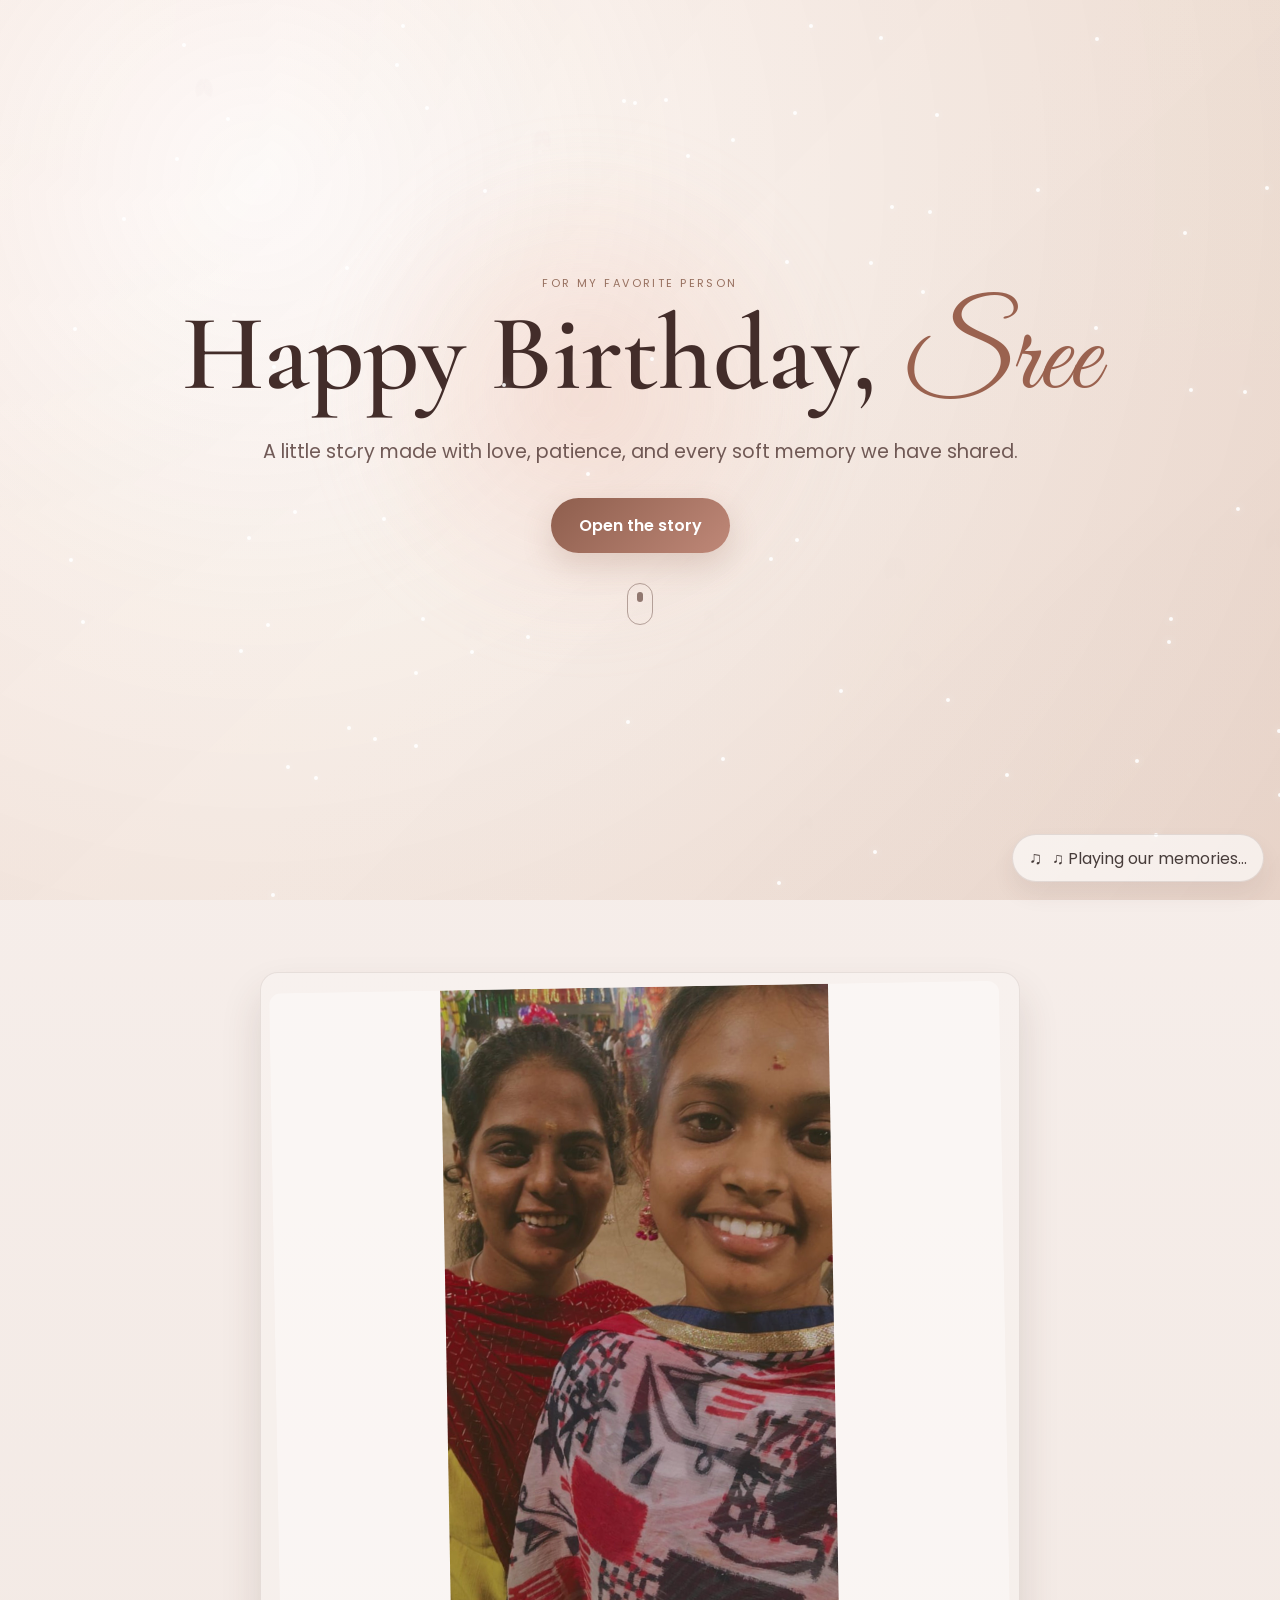
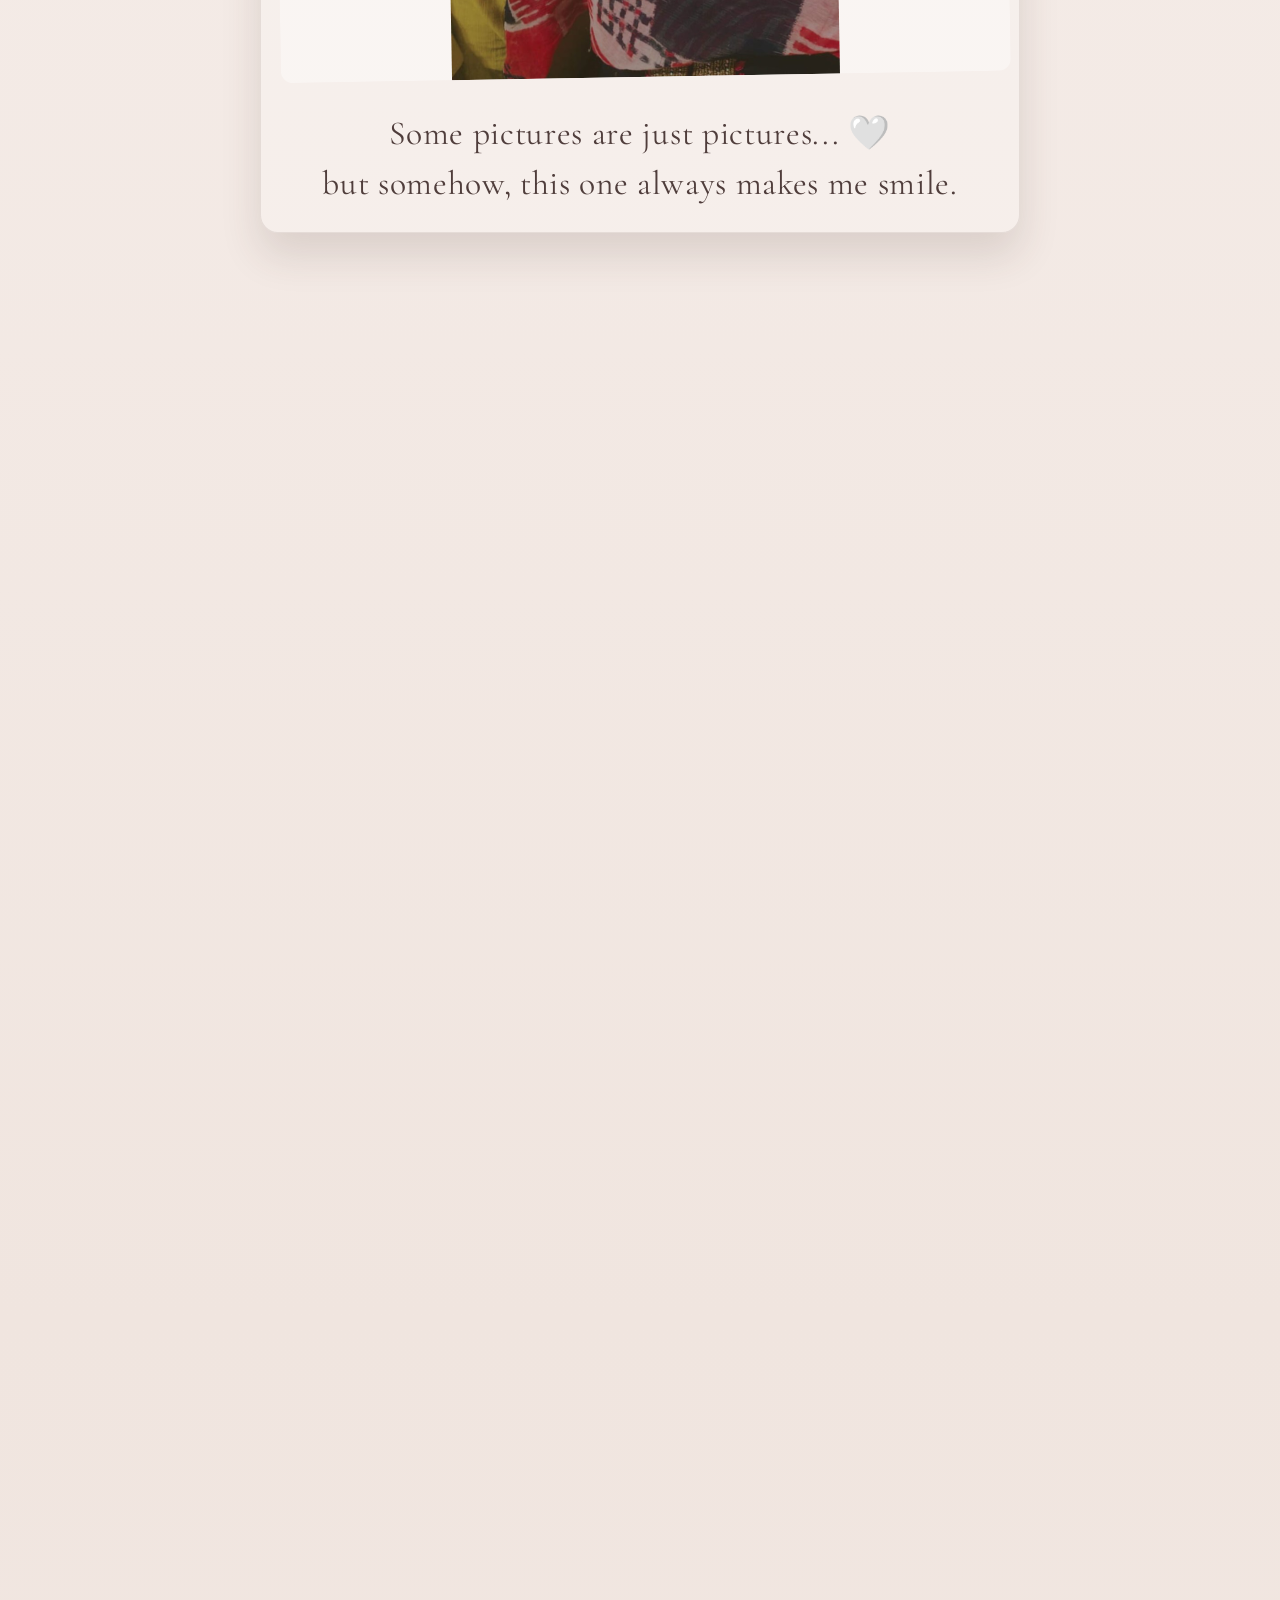
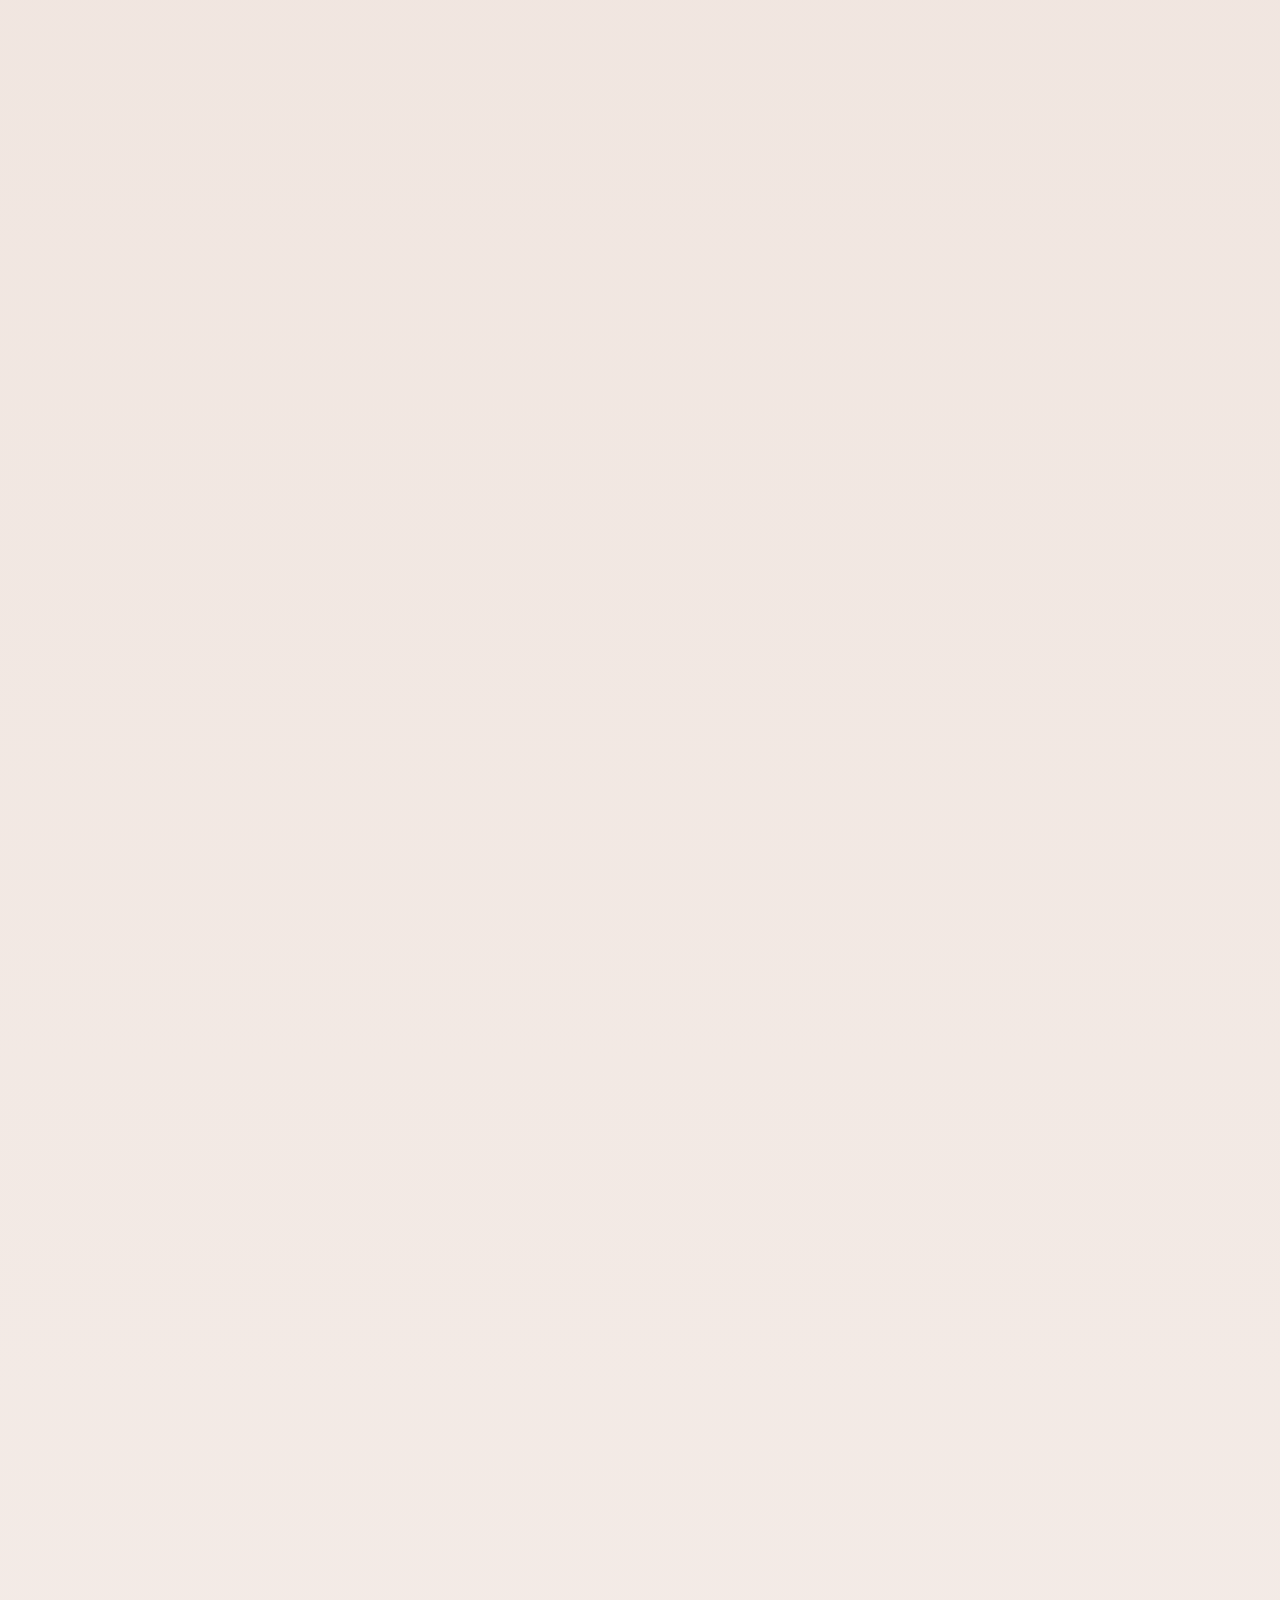
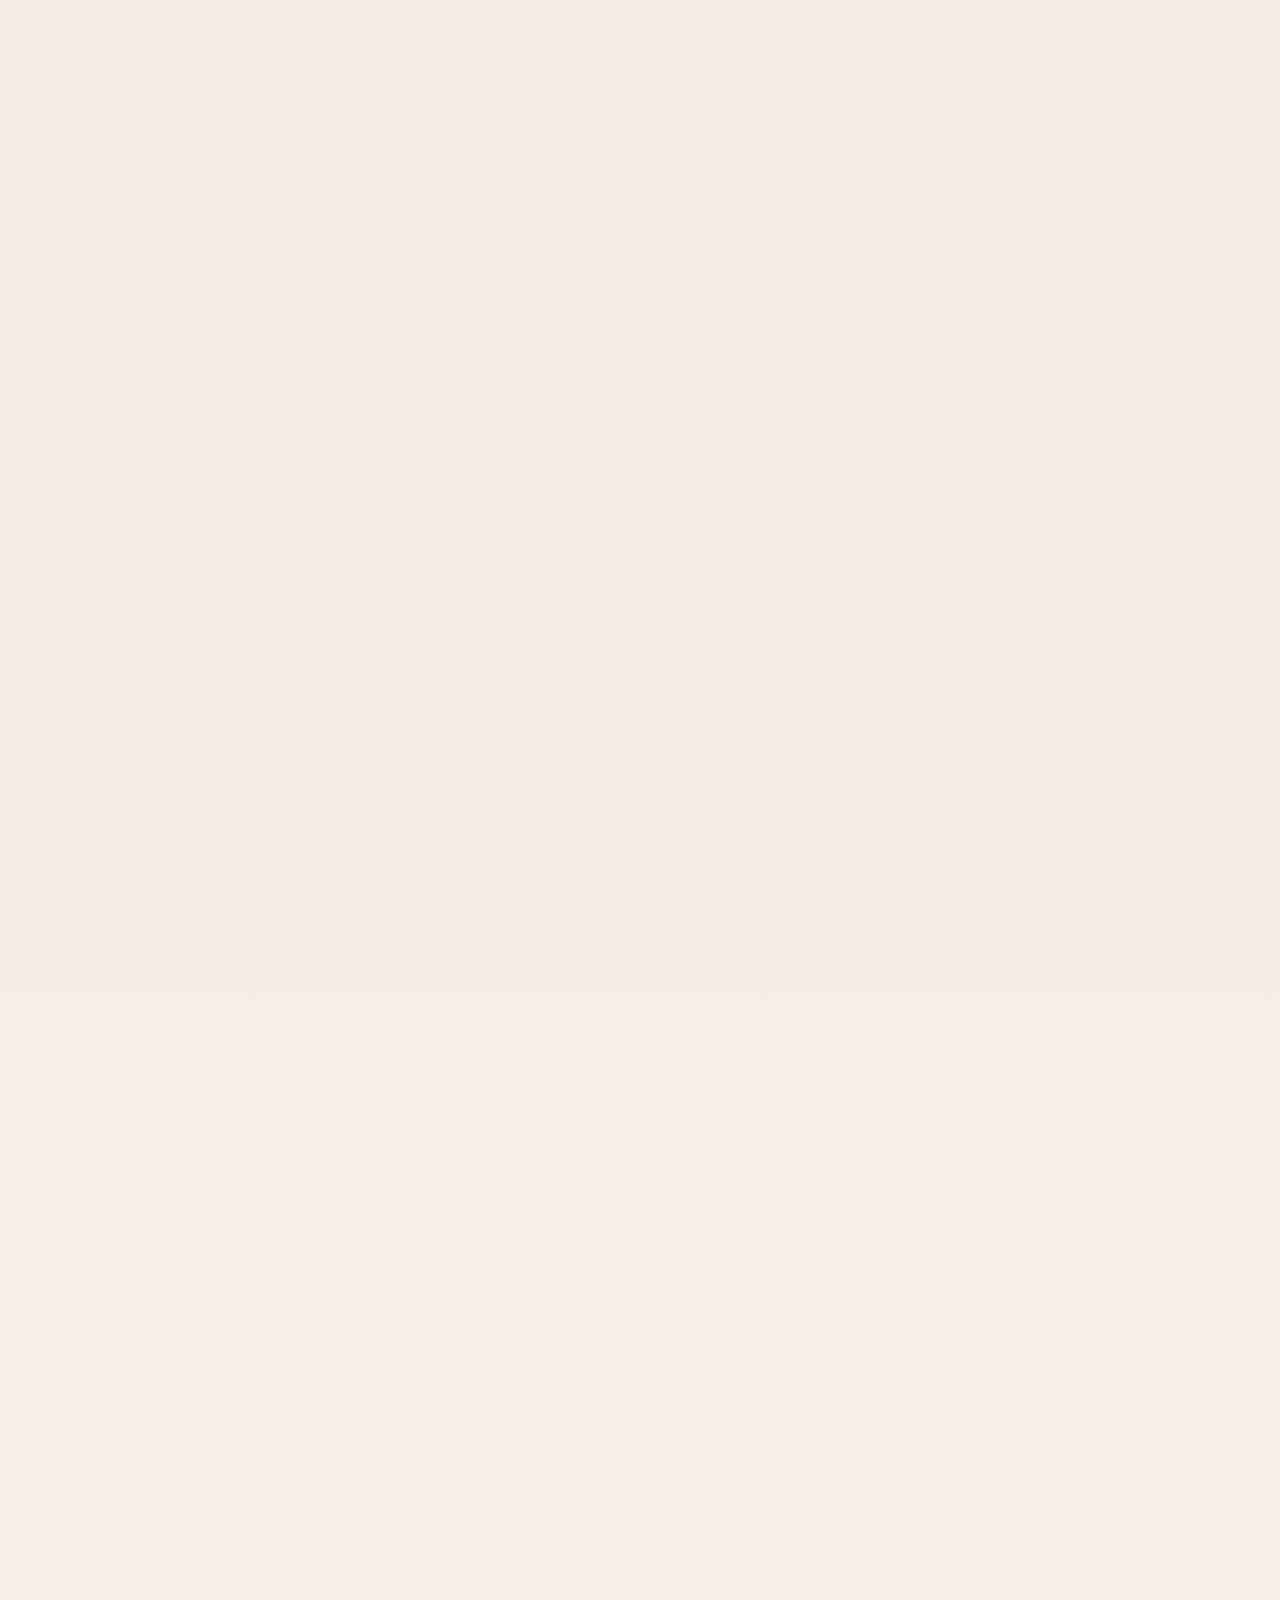
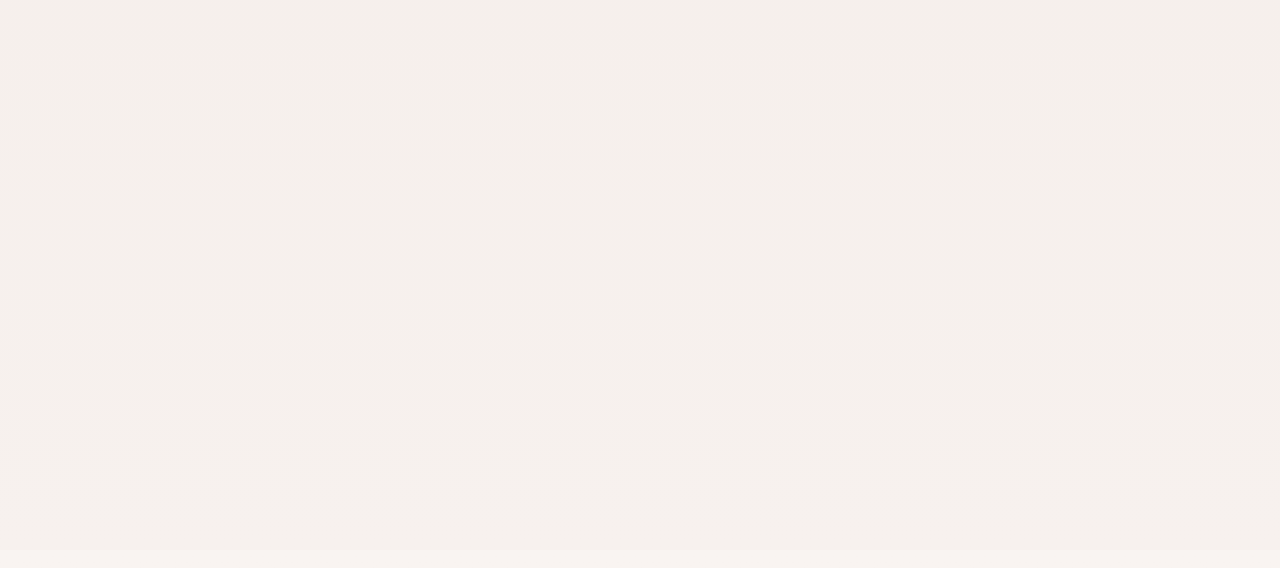
==== commit d46cd3ee: "Add 13 new photos (memory-9 to memory-21) with emotional captions and emoji, update all HTML message" ====
--- a/index.html
+++ b/index.html
@@ -49,13 +49,13 @@
     <section class="message-block section-fade" id="little-something">
       <div class="section-heading">A Little Something I Want You To Know 🤍</div>
       <div class="message-stack">
-        <p class="message-line" data-message="0">Sree, you have no idea how much your presence has helped me.</p>
+        <p class="message-line" data-message="0">Sree, you have no idea how much your presence has helped me. 🤍</p>
         <p class="message-line" data-message="1">There were days when I didn't know what to say, and somehow talking to
-          you made everything feel a little better.</p>
+          you made everything feel a little better. 💫</p>
         <p class="message-line" data-message="2">I may not say it often, but I really appreciate every little thing you
-          do.</p>
-        <p class="message-line" data-message="3">I am genuinely proud of the person you are becoming, Sree.</p>
-        <p class="message-line" data-message="4">And I hope you always know that you are loved more than you realise.
+          do. 🌸</p>
+        <p class="message-line" data-message="3">I am genuinely proud of the person you are becoming, Sree. 🌷</p>
+        <p class="message-line" data-message="4">And I hope you always know that you are loved more than you realise. 💗
         </p>
       </div>
     </section>
@@ -63,11 +63,11 @@
     <section class="wish-block section-fade" id="wishes">
       <div class="section-heading">Things I Hope For You 🌷</div>
       <div class="wish-stack">
-        <p class="wish-line">I hope you get everything you have been quietly wishing for, Sree.</p>
-        <p class="wish-line">I hope you have more peaceful days than difficult ones.</p>
-        <p class="wish-line">I hope you meet people who truly value you.</p>
-        <p class="wish-line">I hope you never stop believing in yourself.</p>
-        <p class="wish-line">And I hope this new year of your life gives you many reasons to smile.</p>
+        <p class="wish-line">I hope you get everything you have been quietly wishing for, Sree. 🌠</p>
+        <p class="wish-line">I hope you have more peaceful days than difficult ones. 🕊️</p>
+        <p class="wish-line">I hope you meet people who truly value you. 💛</p>
+        <p class="wish-line">I hope you never stop believing in yourself. ✨</p>
+        <p class="wish-line">And I hope this new year of your life gives you many reasons to smile. 🎂🌸</p>
       </div>
     </section>
 
@@ -75,17 +75,17 @@
       <div class="section-heading">If I Could Tell You One Thing... 🤍</div>
       <div class="message-stack">
         <p class="message-line">I hope you know that you have made more ordinary days feel special than you probably
-          realise.</p>
+          realise. 🌼</p>
         <p class="message-line">There are so many little moments with you that I never thought I would remember this
-          clearly.</p>
+          clearly. 🥹</p>
         <p class="message-line">Sometimes I look at an old picture and suddenly remember exactly how happy I felt that
-          day.</p>
+          day. 📸💗</p>
         <p class="message-line">You have seen different versions of me, and I am really glad you were there for all of
-          them.</p>
+          them. 🤍</p>
         <p class="message-line">I hope life gives you the kind of happiness that stays even after the excitement of a
-          good day is over.</p>
+          good day is over. 🌙</p>
         <p class="message-line">And I hope years from now, we can still look at these pictures and laugh at the same
-          silly things.</p>
+          silly things. 😂🌸</p>
       </div>
     </section>
 
@@ -93,20 +93,20 @@
       <div class="final-stars" aria-hidden="true"></div>
       <div class="final-inner">
         <p class="final-small">Before this little surprise ends...</p>
-        <p class="final-text slow">I don't know what the future will look like,</p>
+        <p class="final-text slow">I don't know what the future will look like, 🌙</p>
         <p class="final-text slow">but I know there are still so many moments I want us to have.</p>
-        <p class="final-text slow">More random pictures.</p>
-        <p class="final-text slow">More unnecessary laughing.</p>
-        <p class="final-text slow">More conversations that somehow last forever.</p>
-        <p class="final-text slow">More days we never want to forget.</p>
-        <p class="final-text slow gap">Maybe one day we'll look back at all of this</p>
+        <p class="final-text slow">More random pictures. 📸</p>
+        <p class="final-text slow">More unnecessary laughing. 😂</p>
+        <p class="final-text slow">More conversations that somehow last forever. 🤍</p>
+        <p class="final-text slow">More days we never want to forget. 🌸</p>
+        <p class="final-text slow gap">Maybe one day we'll look back at all of this ✨</p>
         <p class="final-text slow">and realise how beautiful these little years really were.</p>
-        <p class="final-text slow gap">Until then...</p>
+        <p class="final-text slow gap">Until then... 🕊️</p>
         <p class="final-text slow">let's keep making memories. 🤍</p>
         <h2 class="final-strong">Happy Birthday 🎂</h2>
-        <p class="final-note">Here's to everything we've been,</p>
-        <p class="final-note">everything we are,</p>
-        <p class="final-note">and everything still waiting for us.</p>
+        <p class="final-note">Here's to everything we've been, 🌷</p>
+        <p class="final-note">everything we are, 💗</p>
+        <p class="final-note">and everything still waiting for us. 🌠</p>
       </div>
     </section>
   </main>
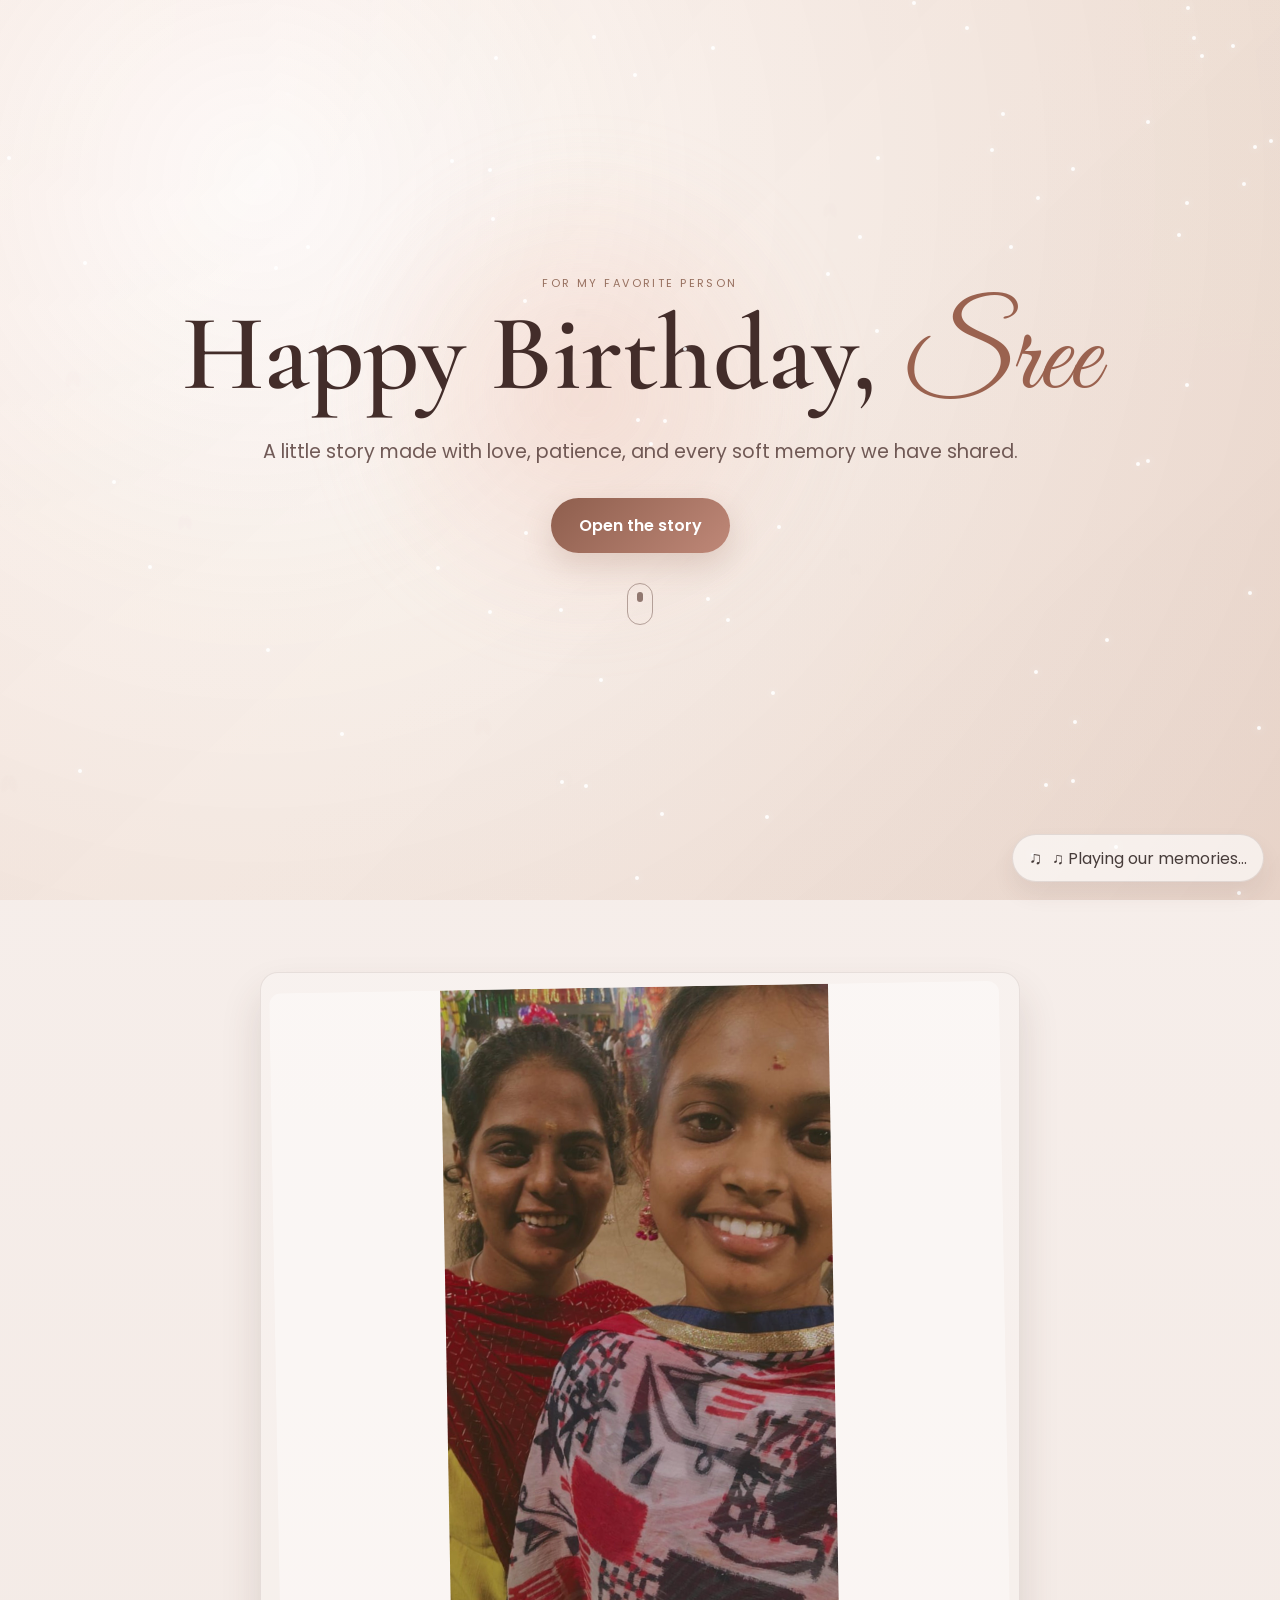
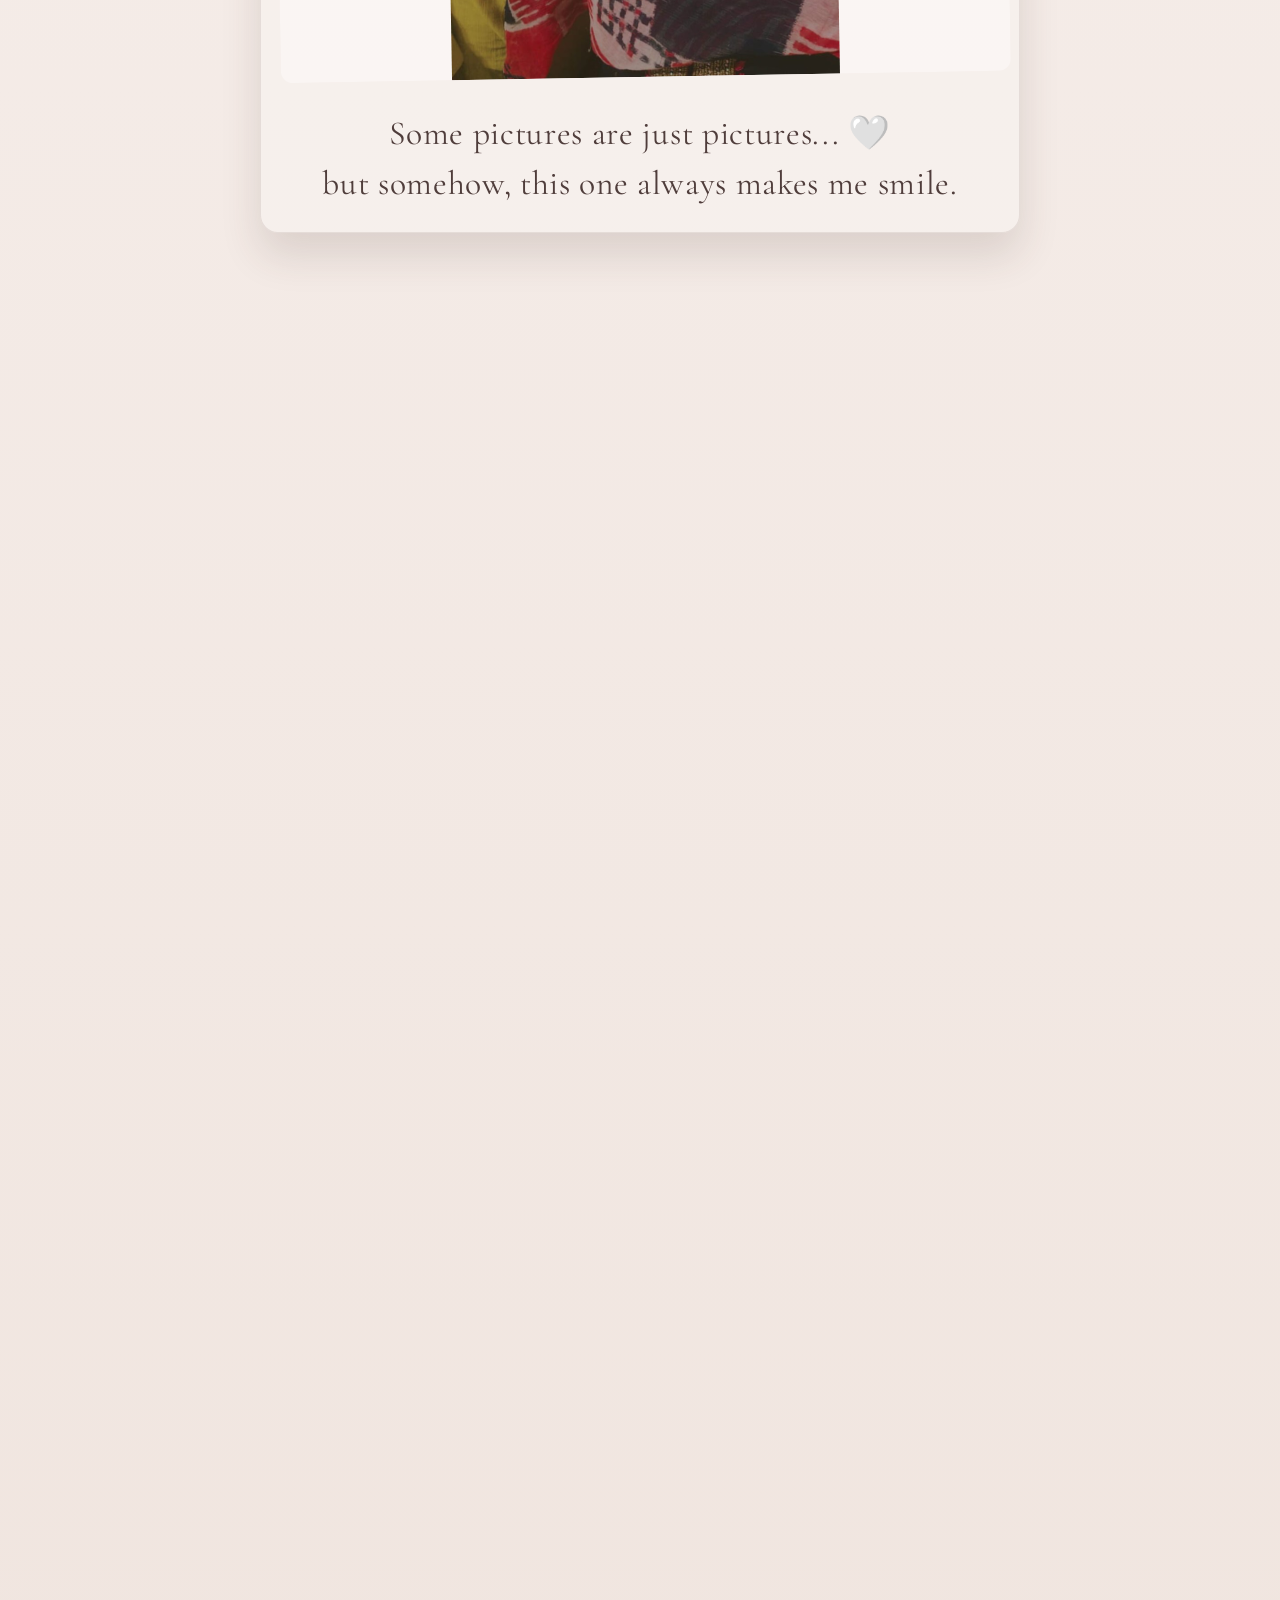
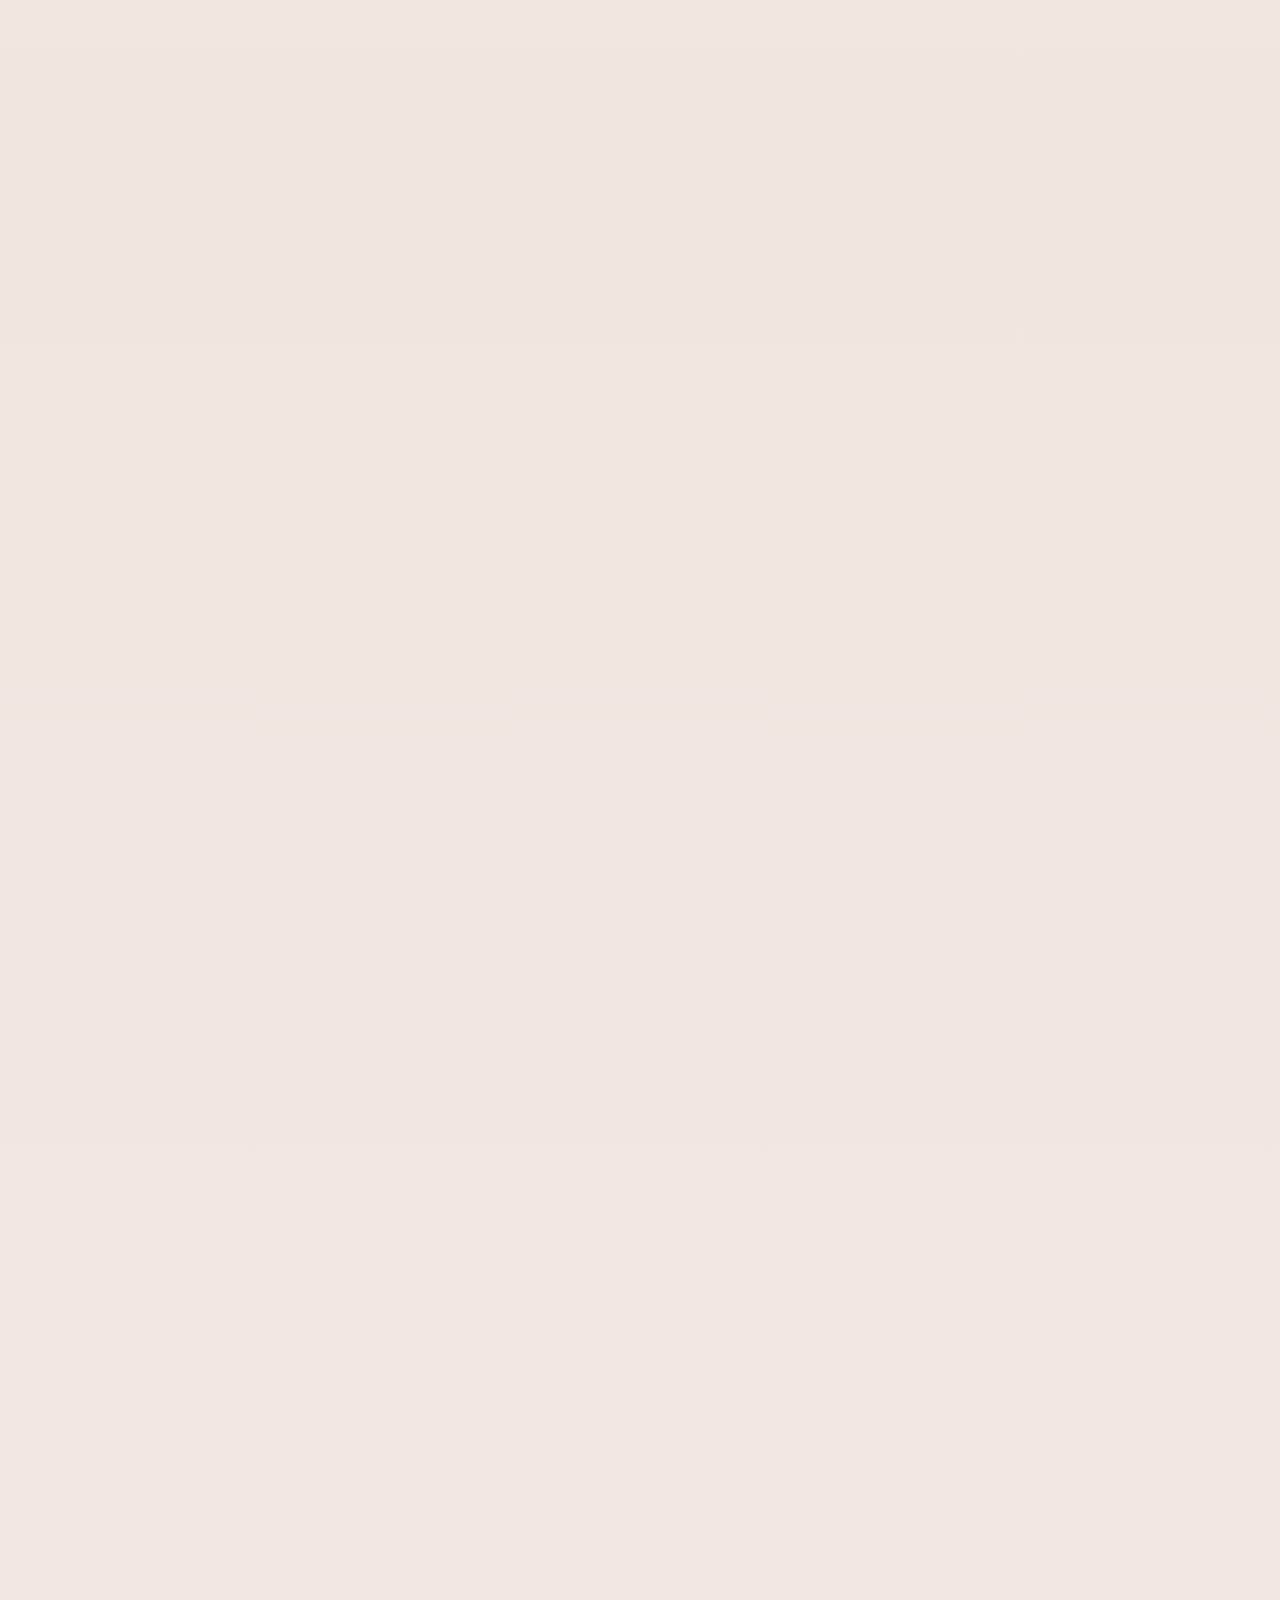
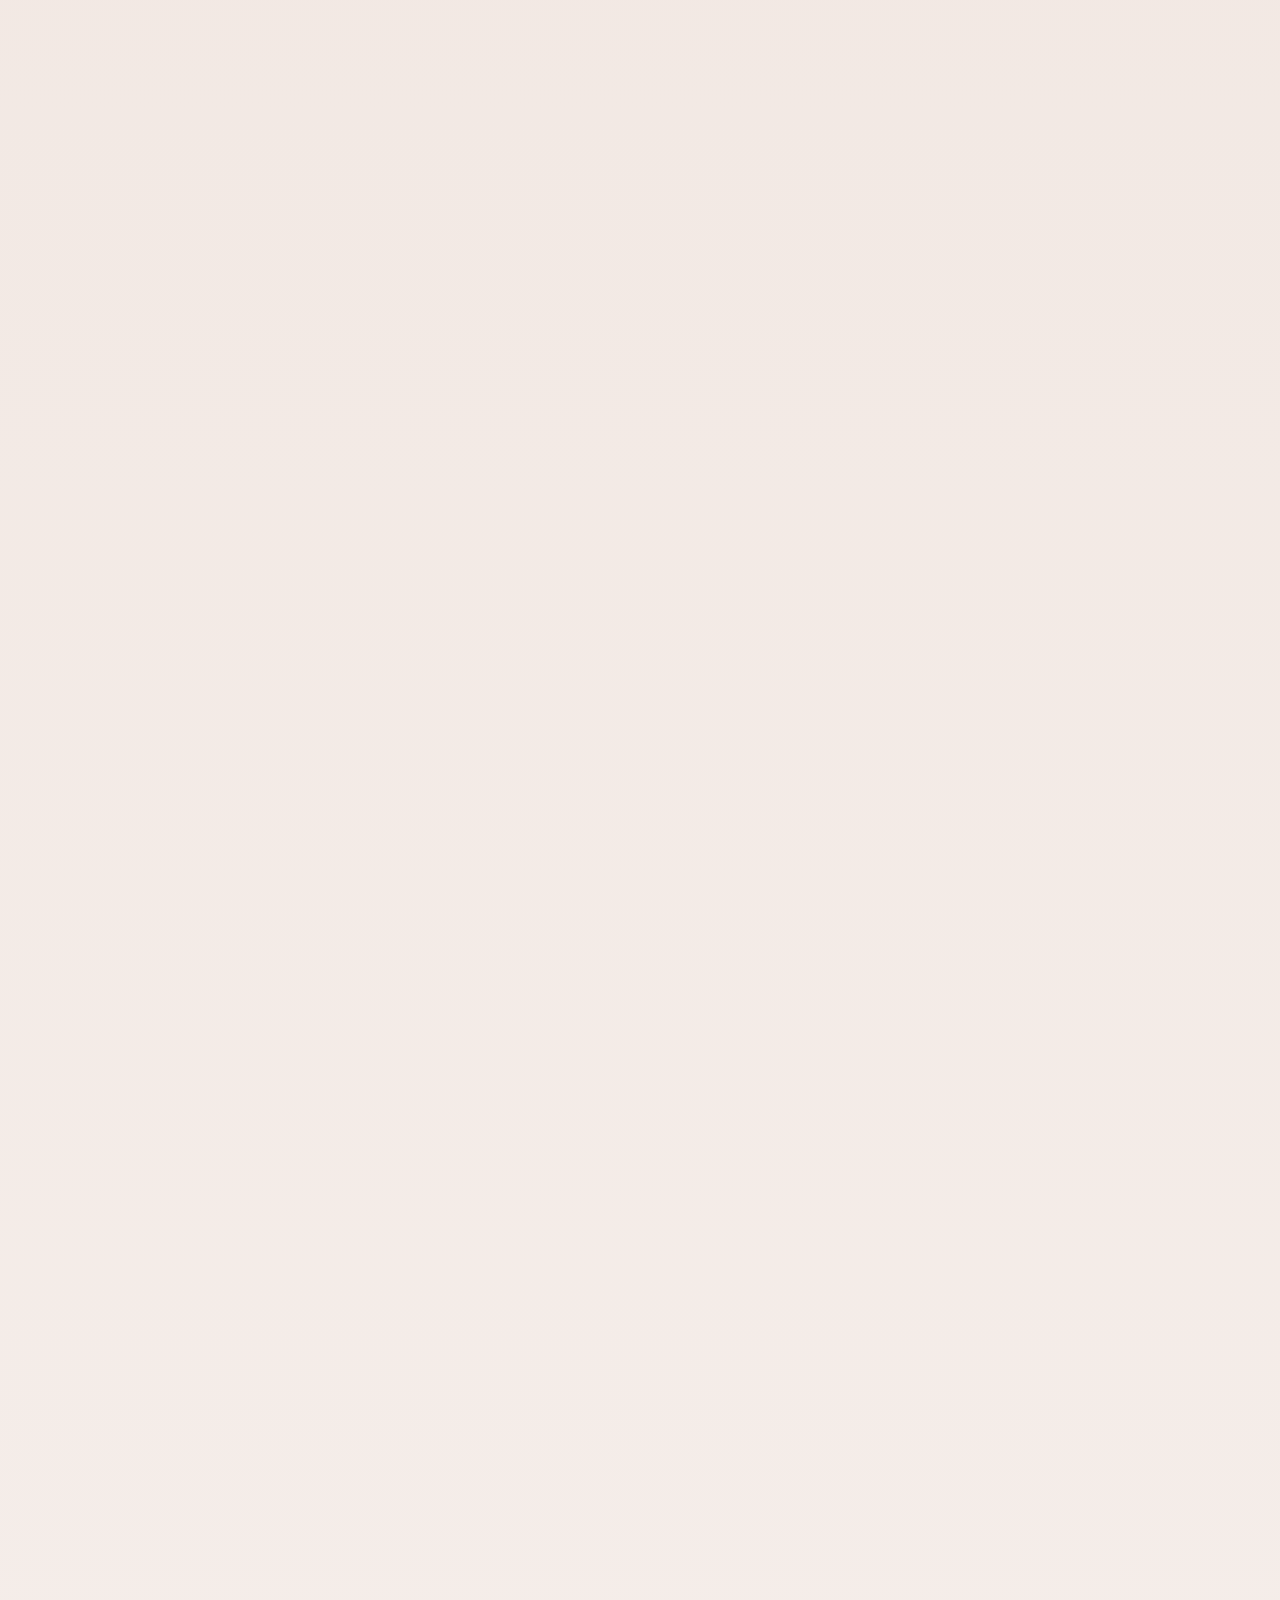
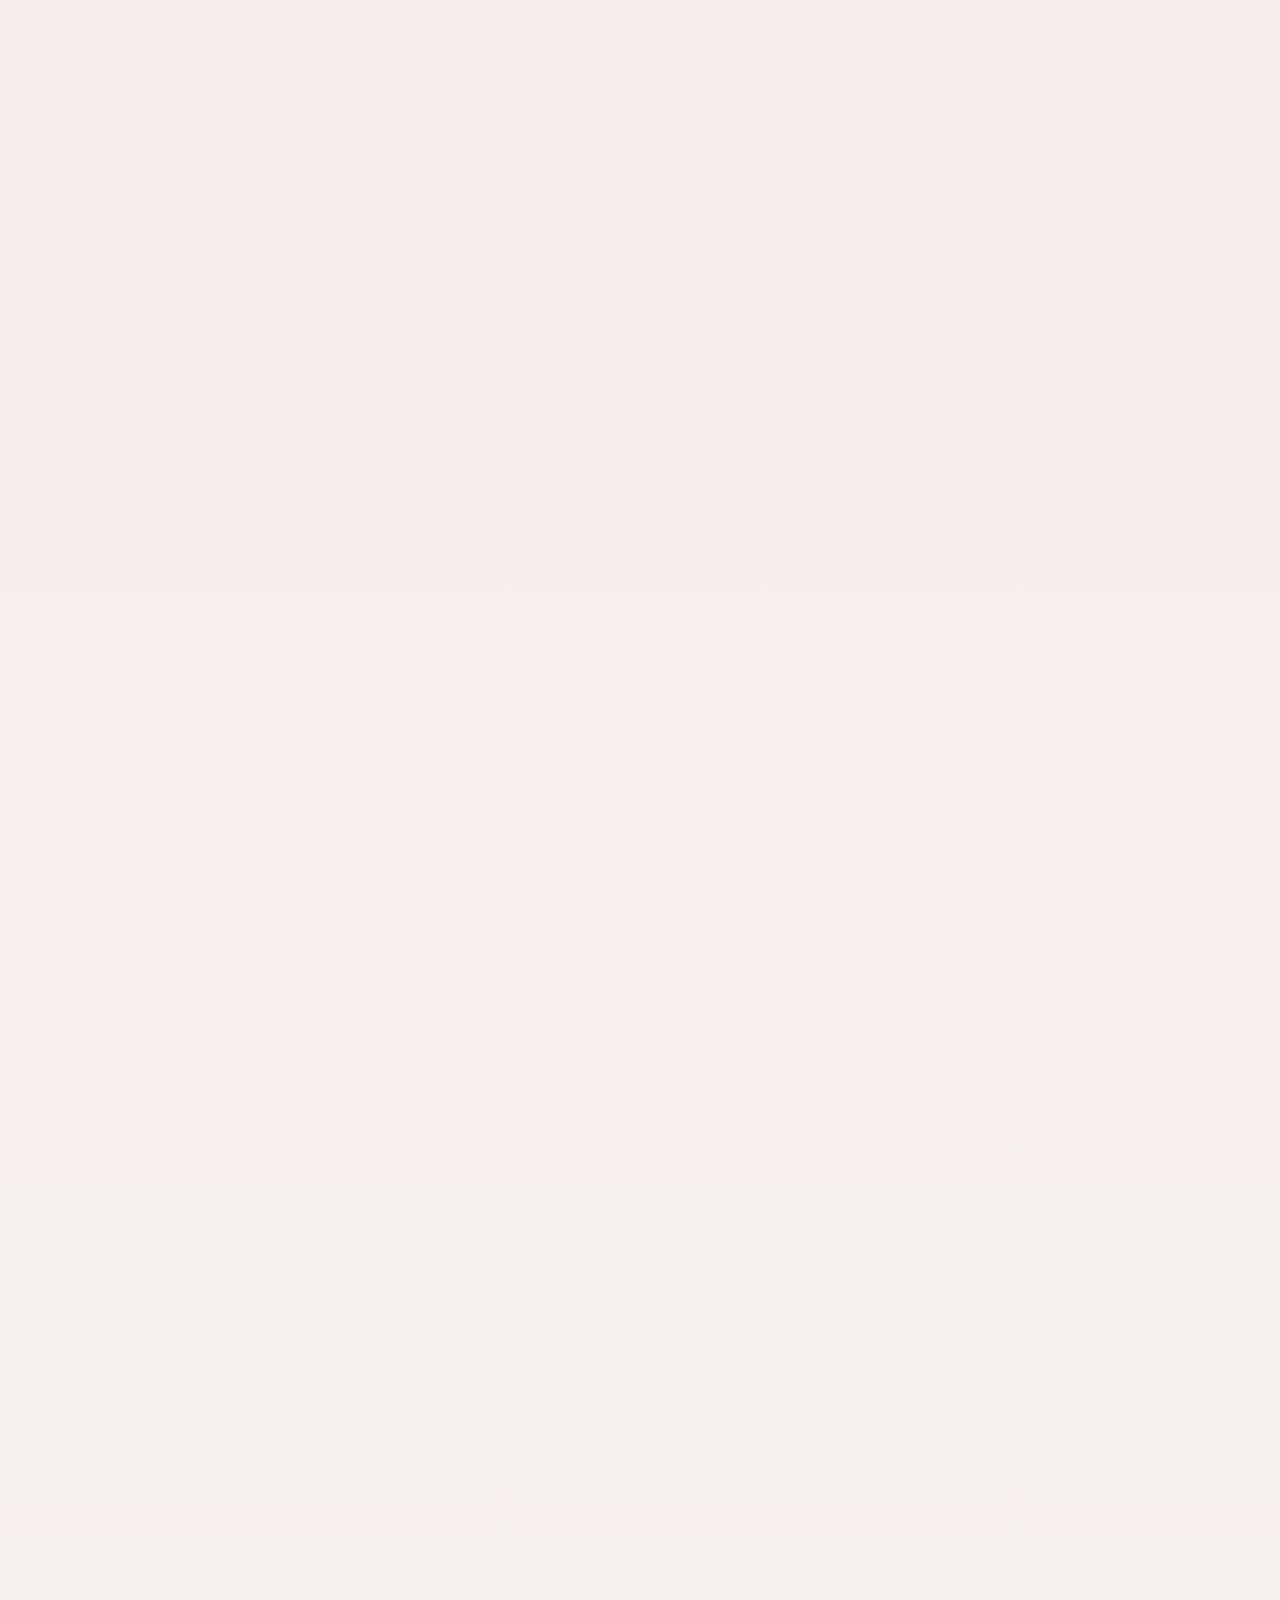
==== commit 77b7a049: "Add new memory slots to script.js, update index.html with new emotional lines and emoji enhancements" ====
--- a/index.html
+++ b/index.html
@@ -55,8 +55,9 @@
         <p class="message-line" data-message="2">I may not say it often, but I really appreciate every little thing you
           do. 🌸</p>
         <p class="message-line" data-message="3">I am genuinely proud of the person you are becoming, Sree. 🌷</p>
-        <p class="message-line" data-message="4">And I hope you always know that you are loved more than you realise. 💗
-        </p>
+        <p class="message-line" data-message="4">And I hope you always know that you are loved more than you realise. 💗</p>
+        <p class="message-line" data-message="5">In a world that is constantly rushing, having someone like you to pause and laugh with is a true blessing. 🌸✨</p>
+        <p class="message-line" data-message="6">Thank you for being my safe space and for always listening, even when my thoughts are a mess. 🧸🤍</p>
       </div>
     </section>
 
@@ -67,6 +68,8 @@
         <p class="wish-line">I hope you have more peaceful days than difficult ones. 🕊️</p>
         <p class="wish-line">I hope you meet people who truly value you. 💛</p>
         <p class="wish-line">I hope you never stop believing in yourself. ✨</p>
+        <p class="wish-line">I hope you always find the courage to walk away from anything that doesn't bring you peace. 🕊️💫</p>
+        <p class="wish-line">I hope you never forget that your worth isn't defined by how much you do, but by the beautiful soul you are. 🌸💛</p>
         <p class="wish-line">And I hope this new year of your life gives you many reasons to smile. 🎂🌸</p>
       </div>
     </section>
@@ -82,6 +85,8 @@
           day. 📸💗</p>
         <p class="message-line">You have seen different versions of me, and I am really glad you were there for all of
           them. 🤍</p>
+        <p class="message-line">Even if we don't speak every single day, the bond we share is something I carry with me everywhere. 🔗💗</p>
+        <p class="message-line">No matter where life takes us or how busy we get, you will always have a special corner in my heart. 🗝️🤍</p>
         <p class="message-line">I hope life gives you the kind of happiness that stays even after the excitement of a
           good day is over. 🌙</p>
         <p class="message-line">And I hope years from now, we can still look at these pictures and laugh at the same
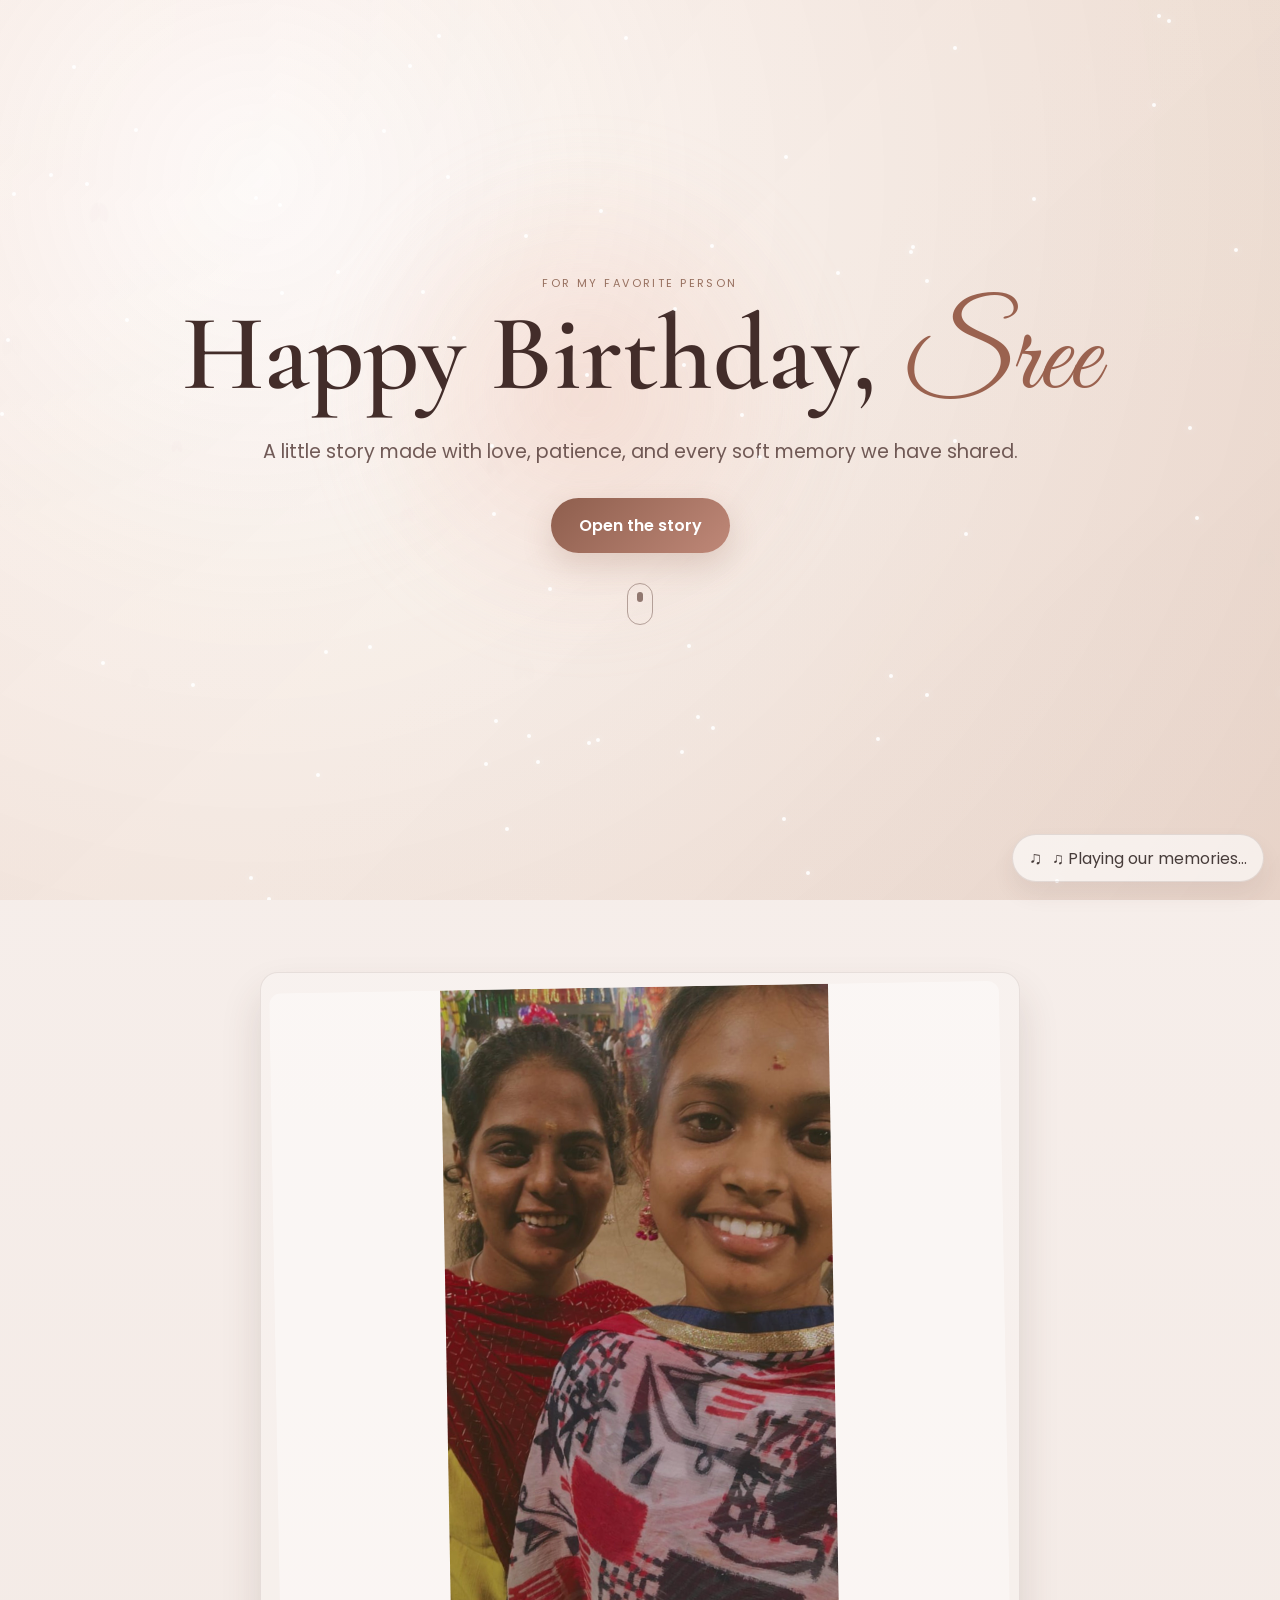
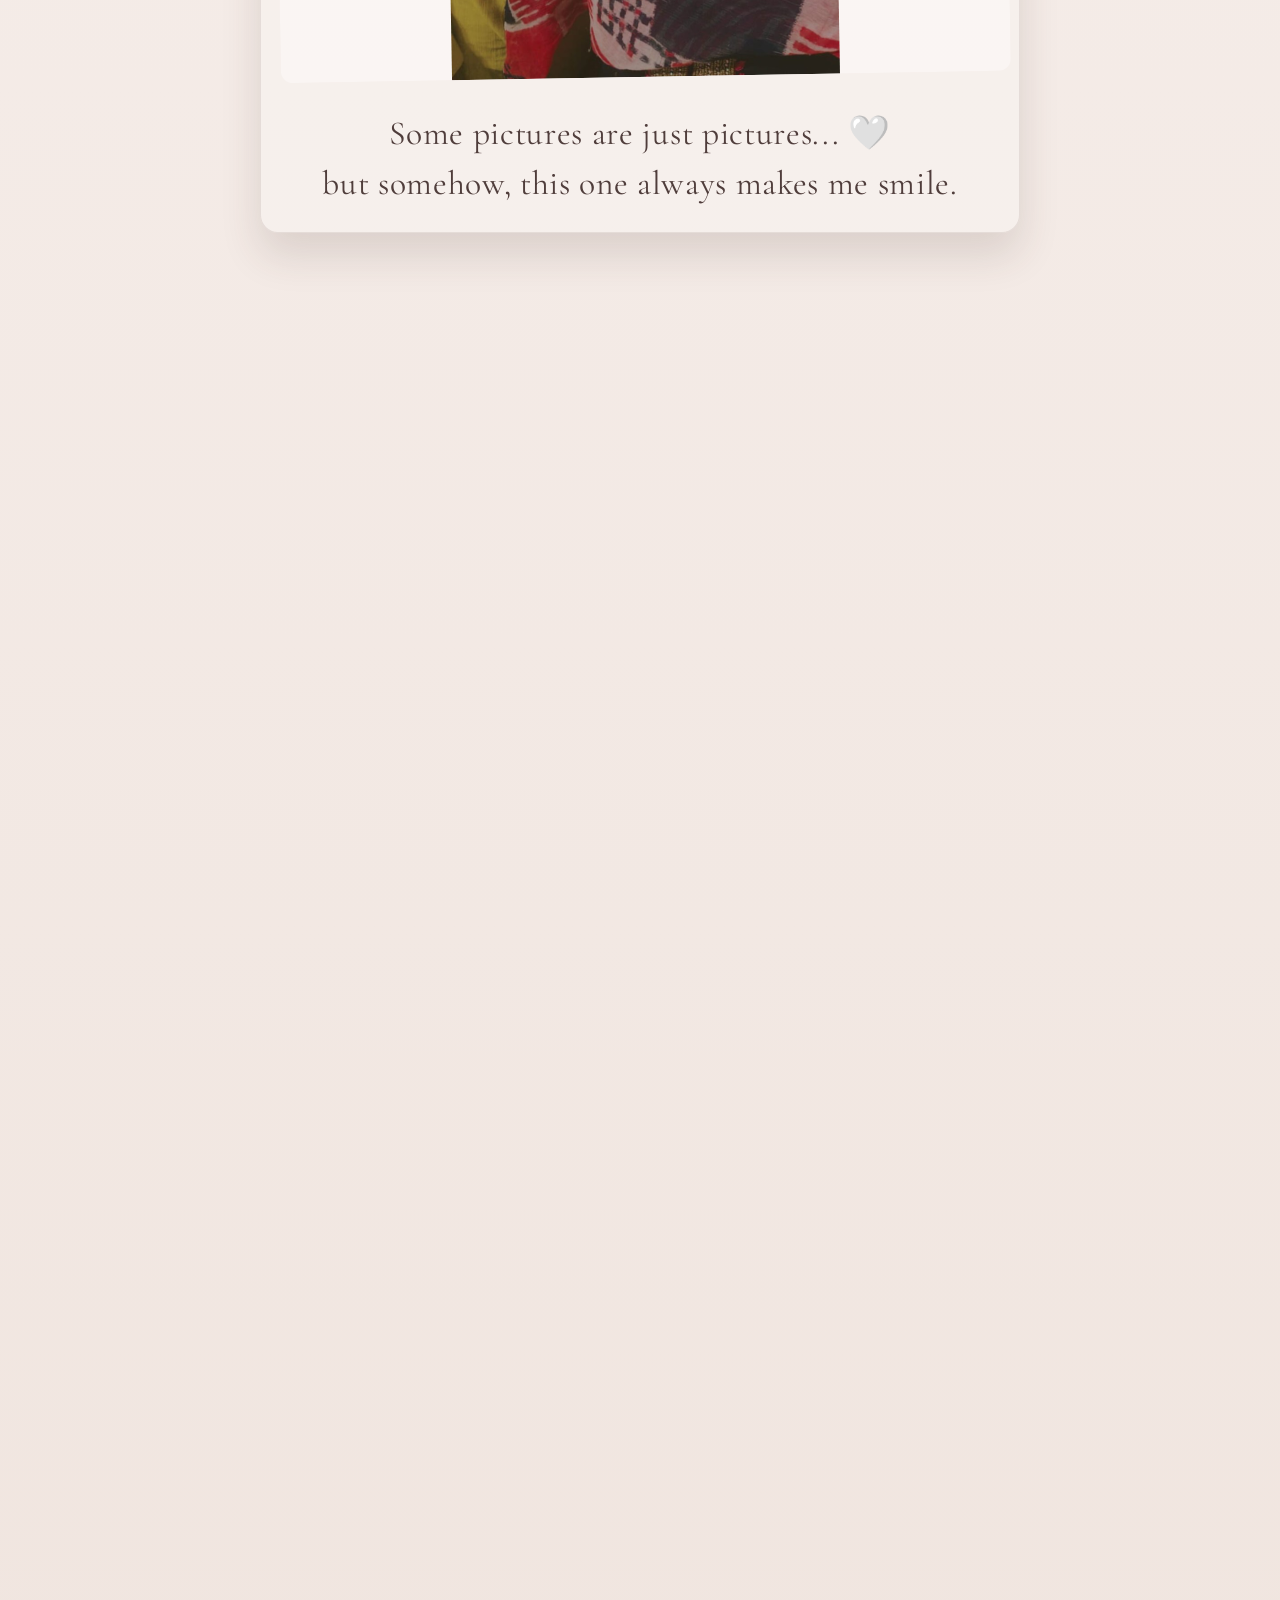
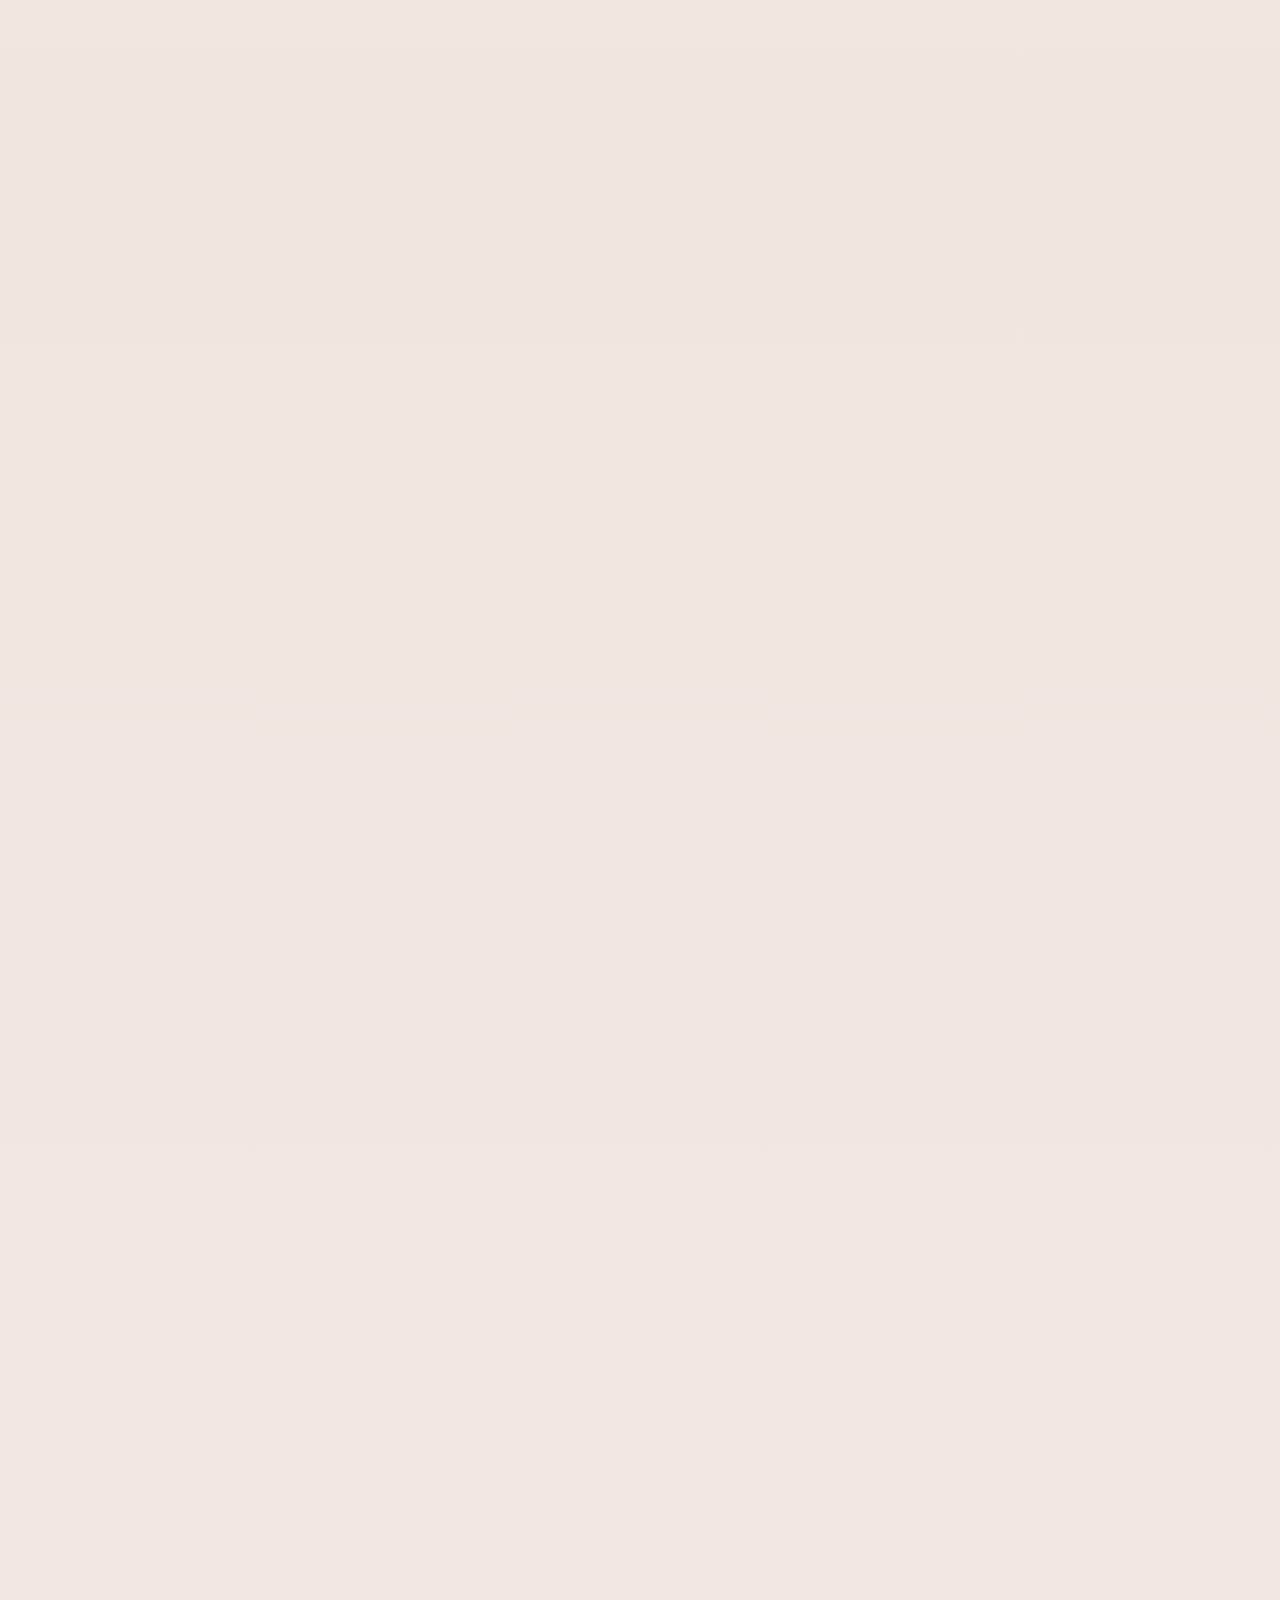
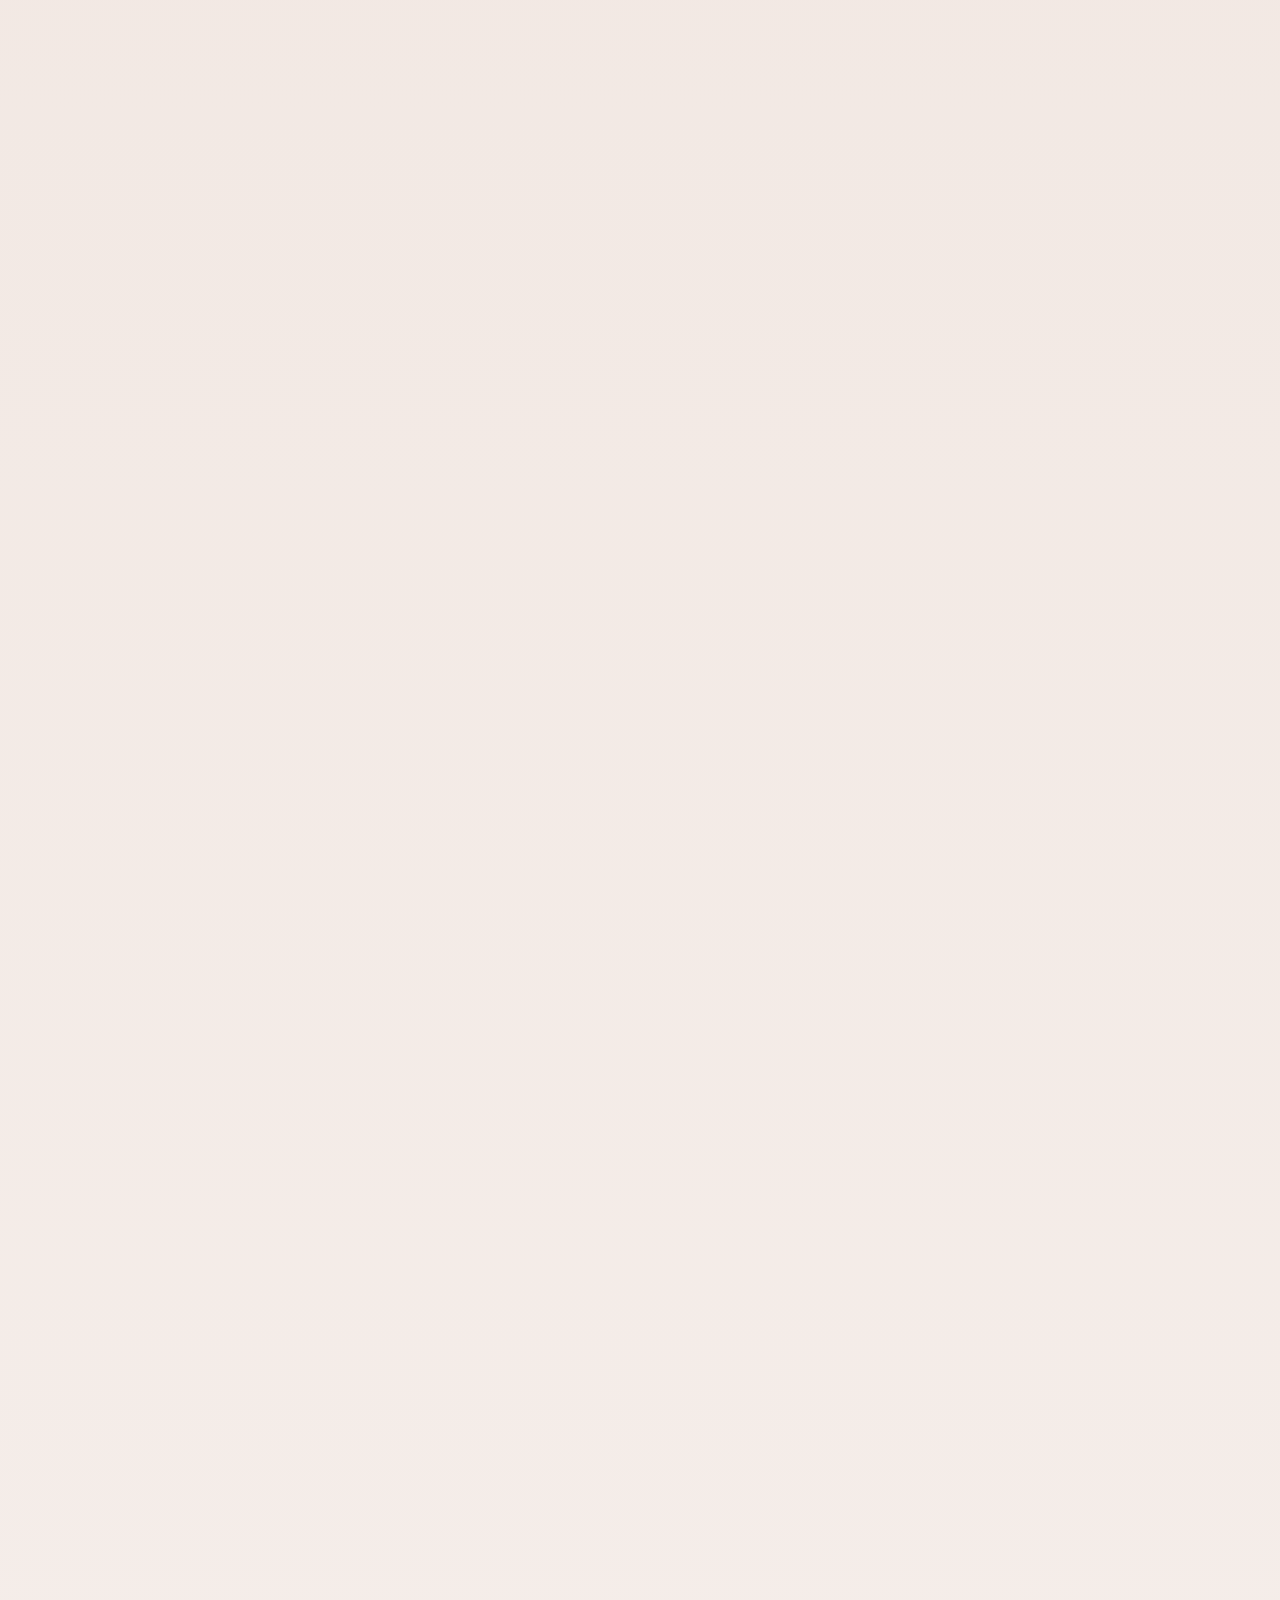
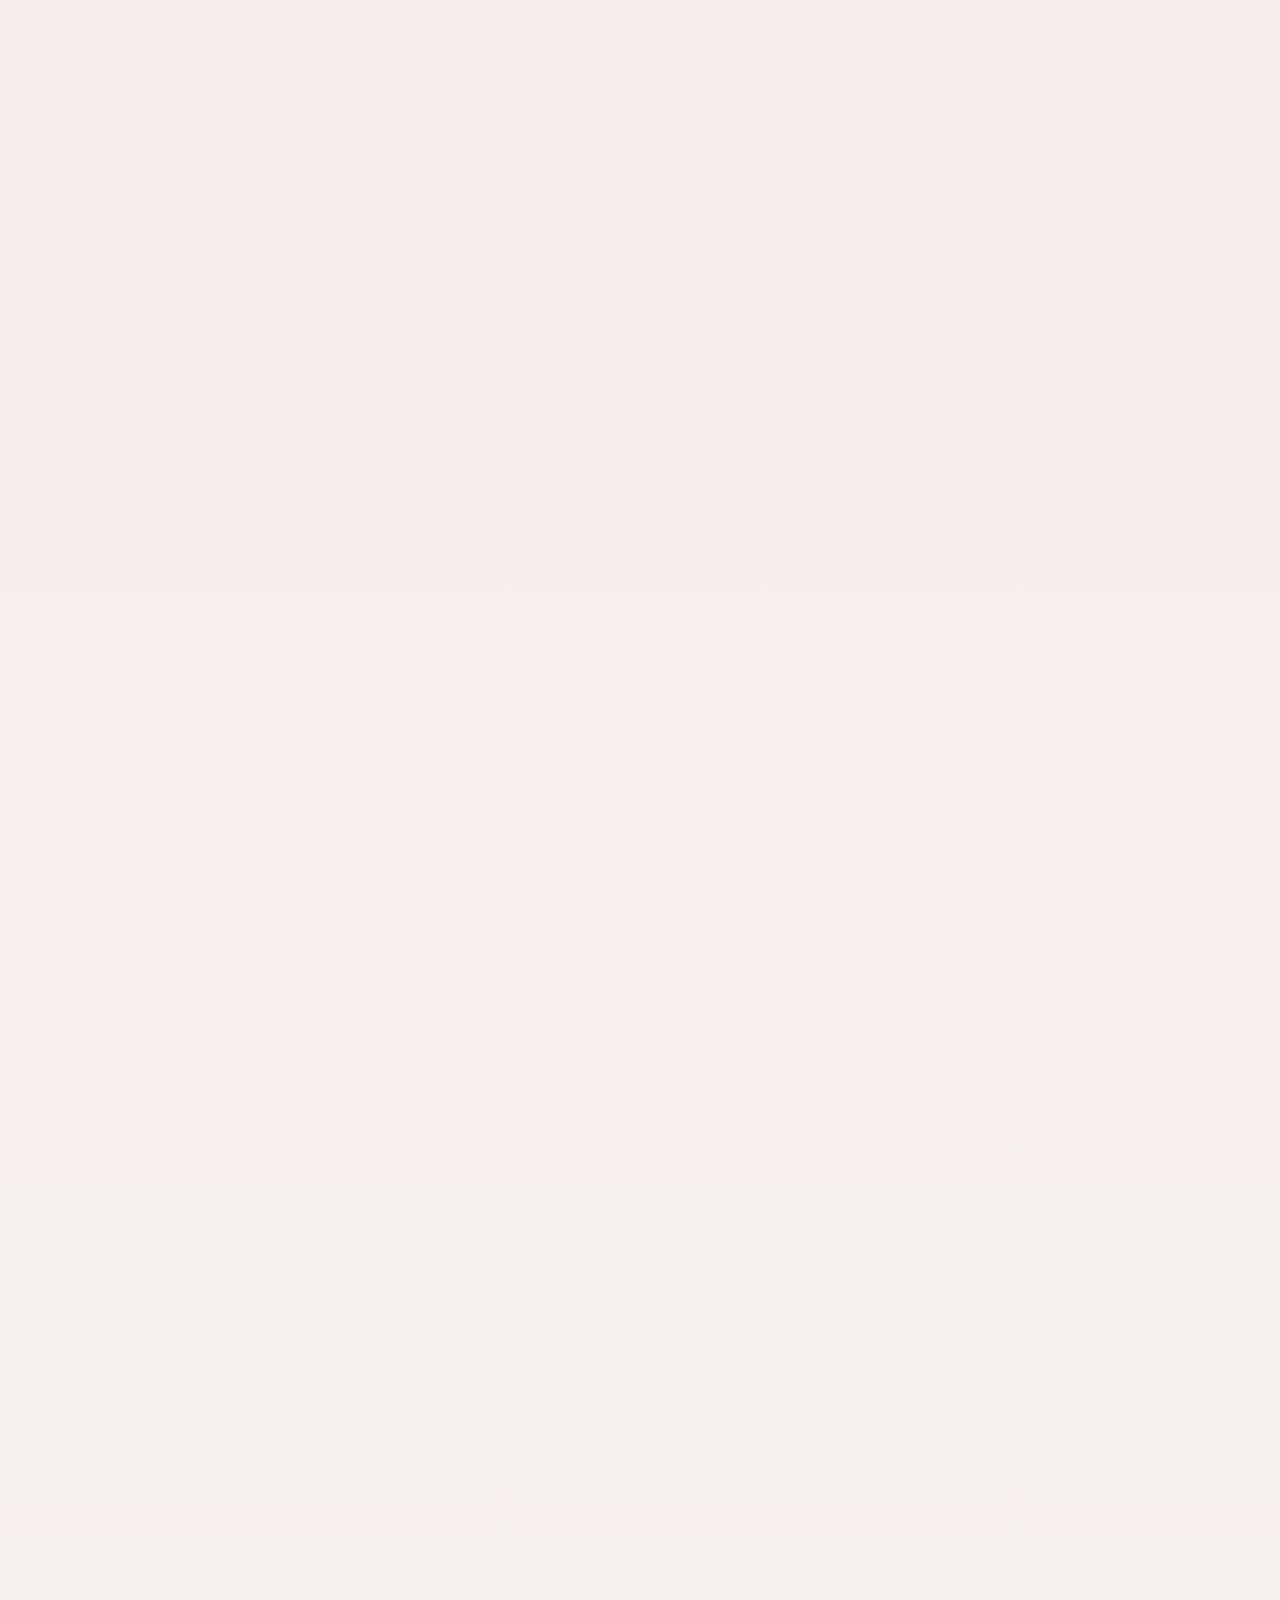
==== commit e220f3da: "Fix: implement Page Visibility API to pause audio in background, bump script version in index.html t" ====
--- a/index.html
+++ b/index.html
@@ -118,7 +118,7 @@
 
   <audio id="memory-audio" src="assets/WhatsApp%20Audio%202026-08-17%20at%201.27.40%20PM.mpeg" preload="auto"></audio>
 
-  <script src="script.js?v=3"></script>
+  <script src="script.js?v=4"></script>
 </body>
 
 </html>
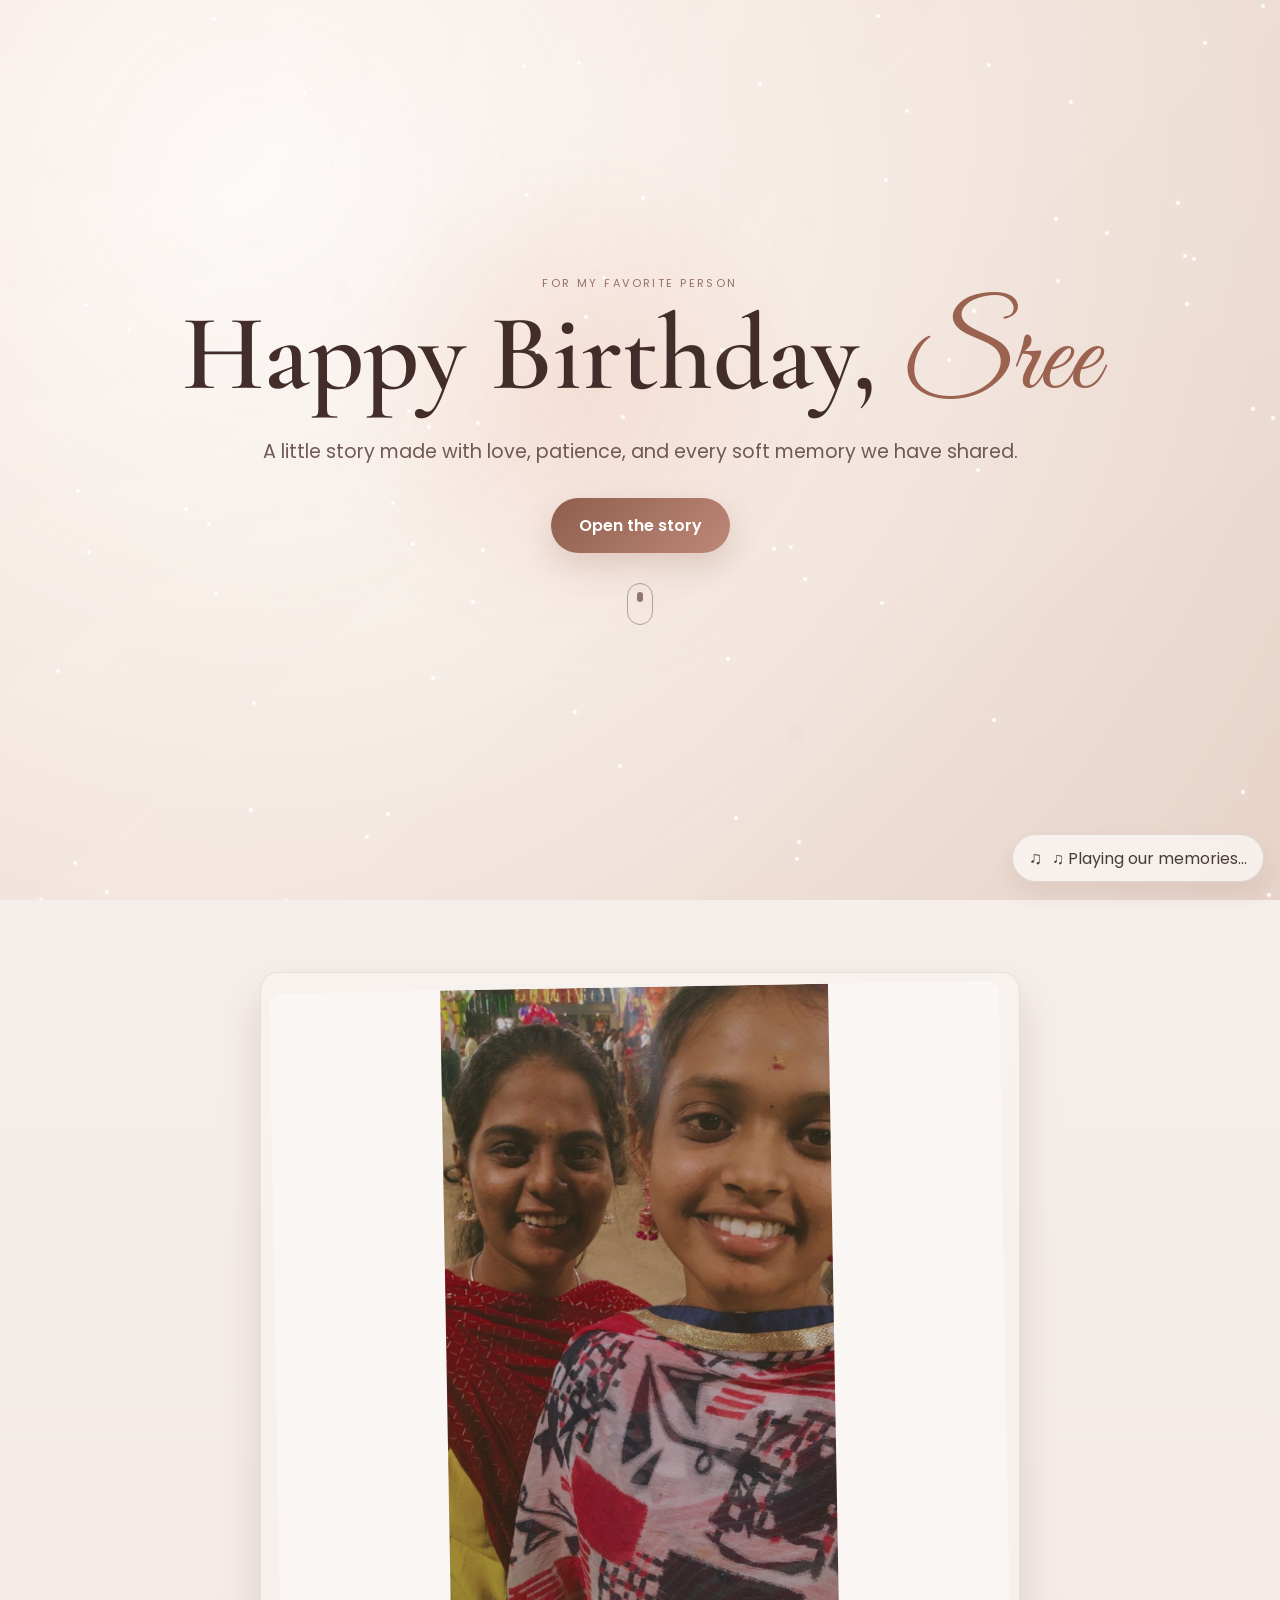
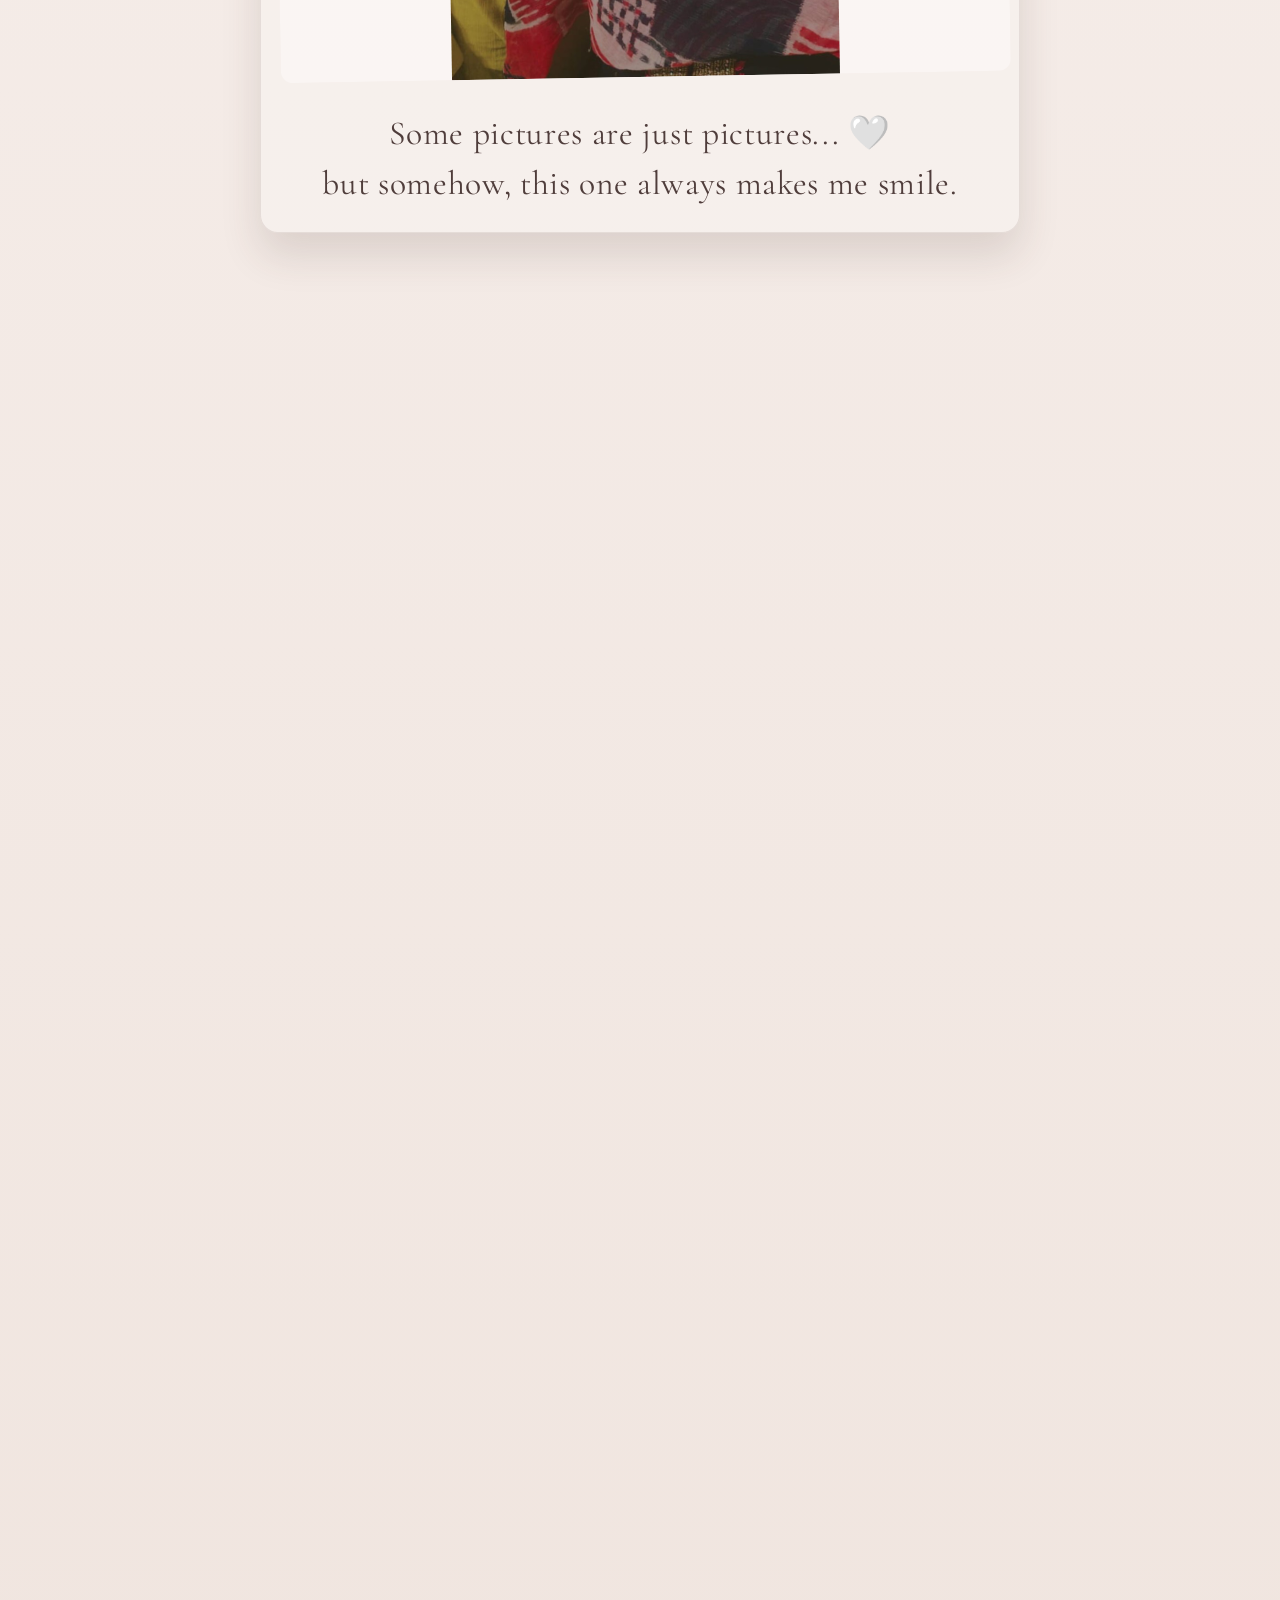
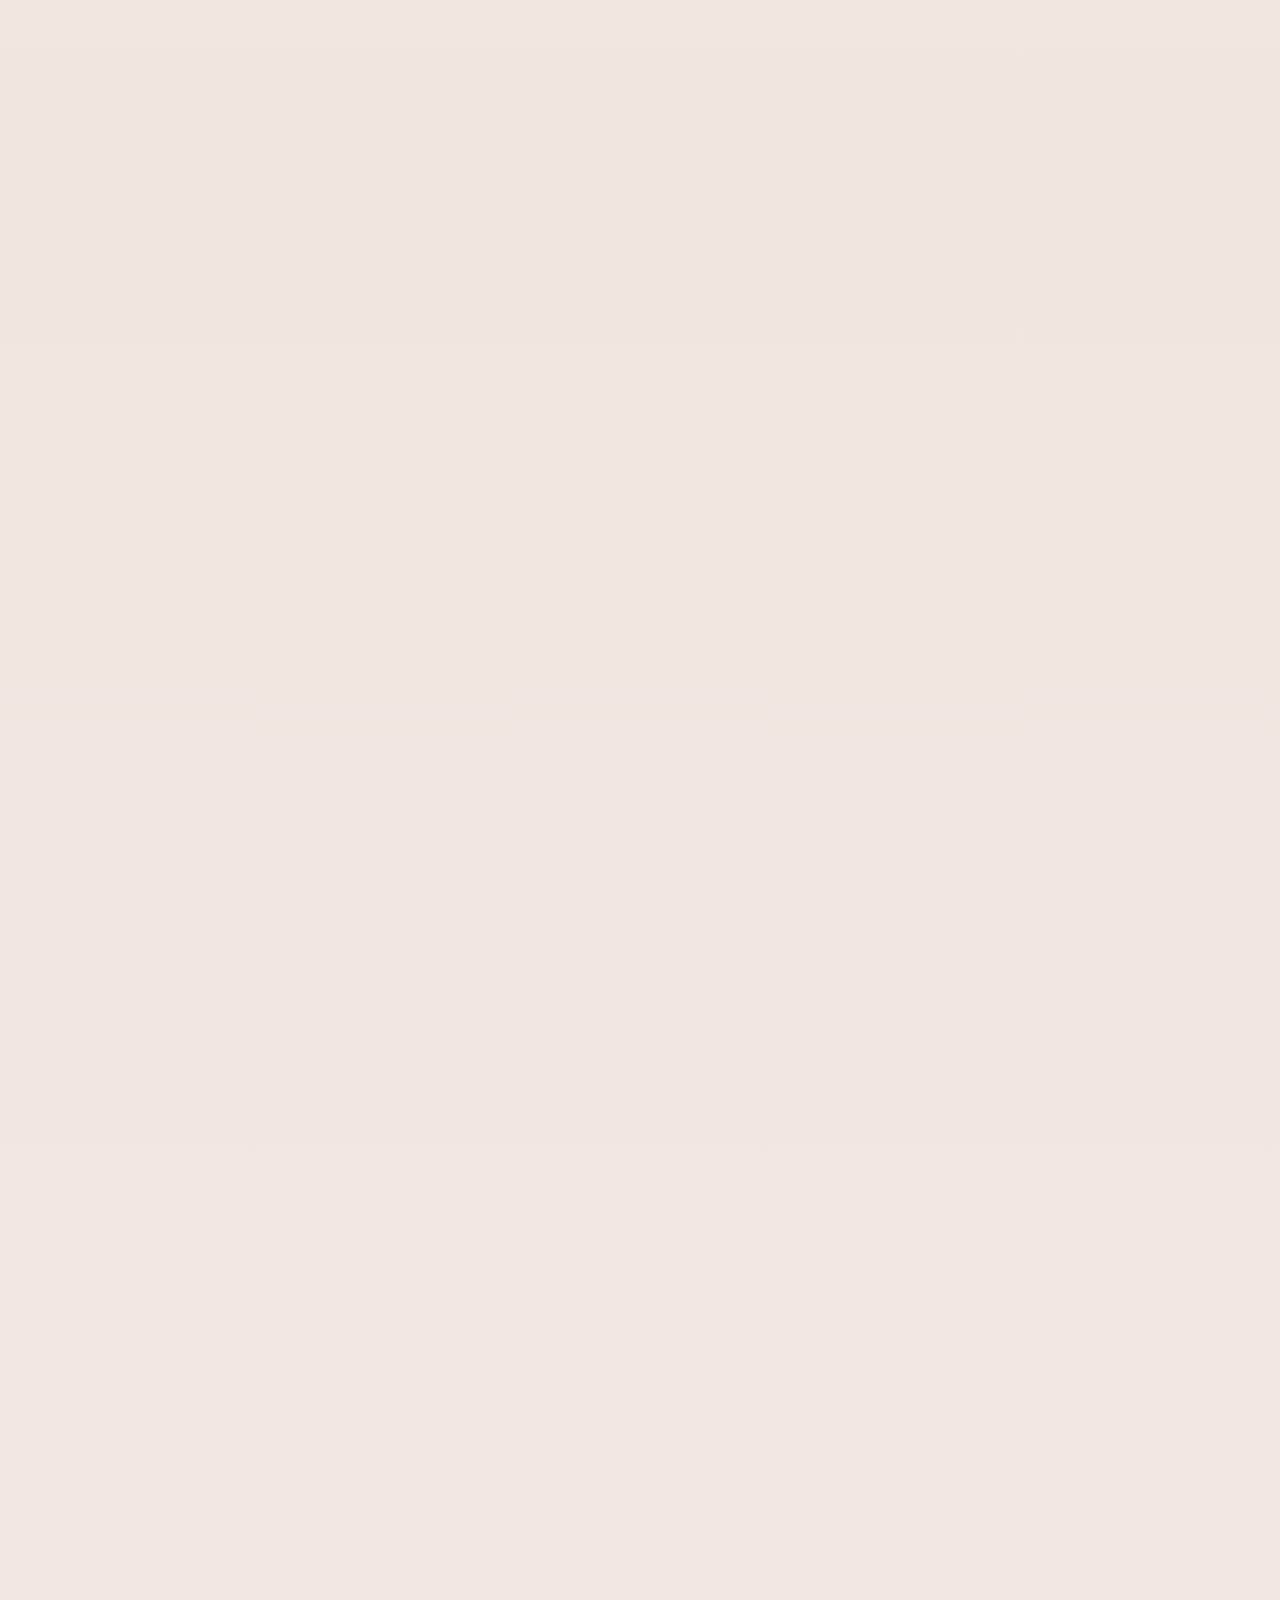
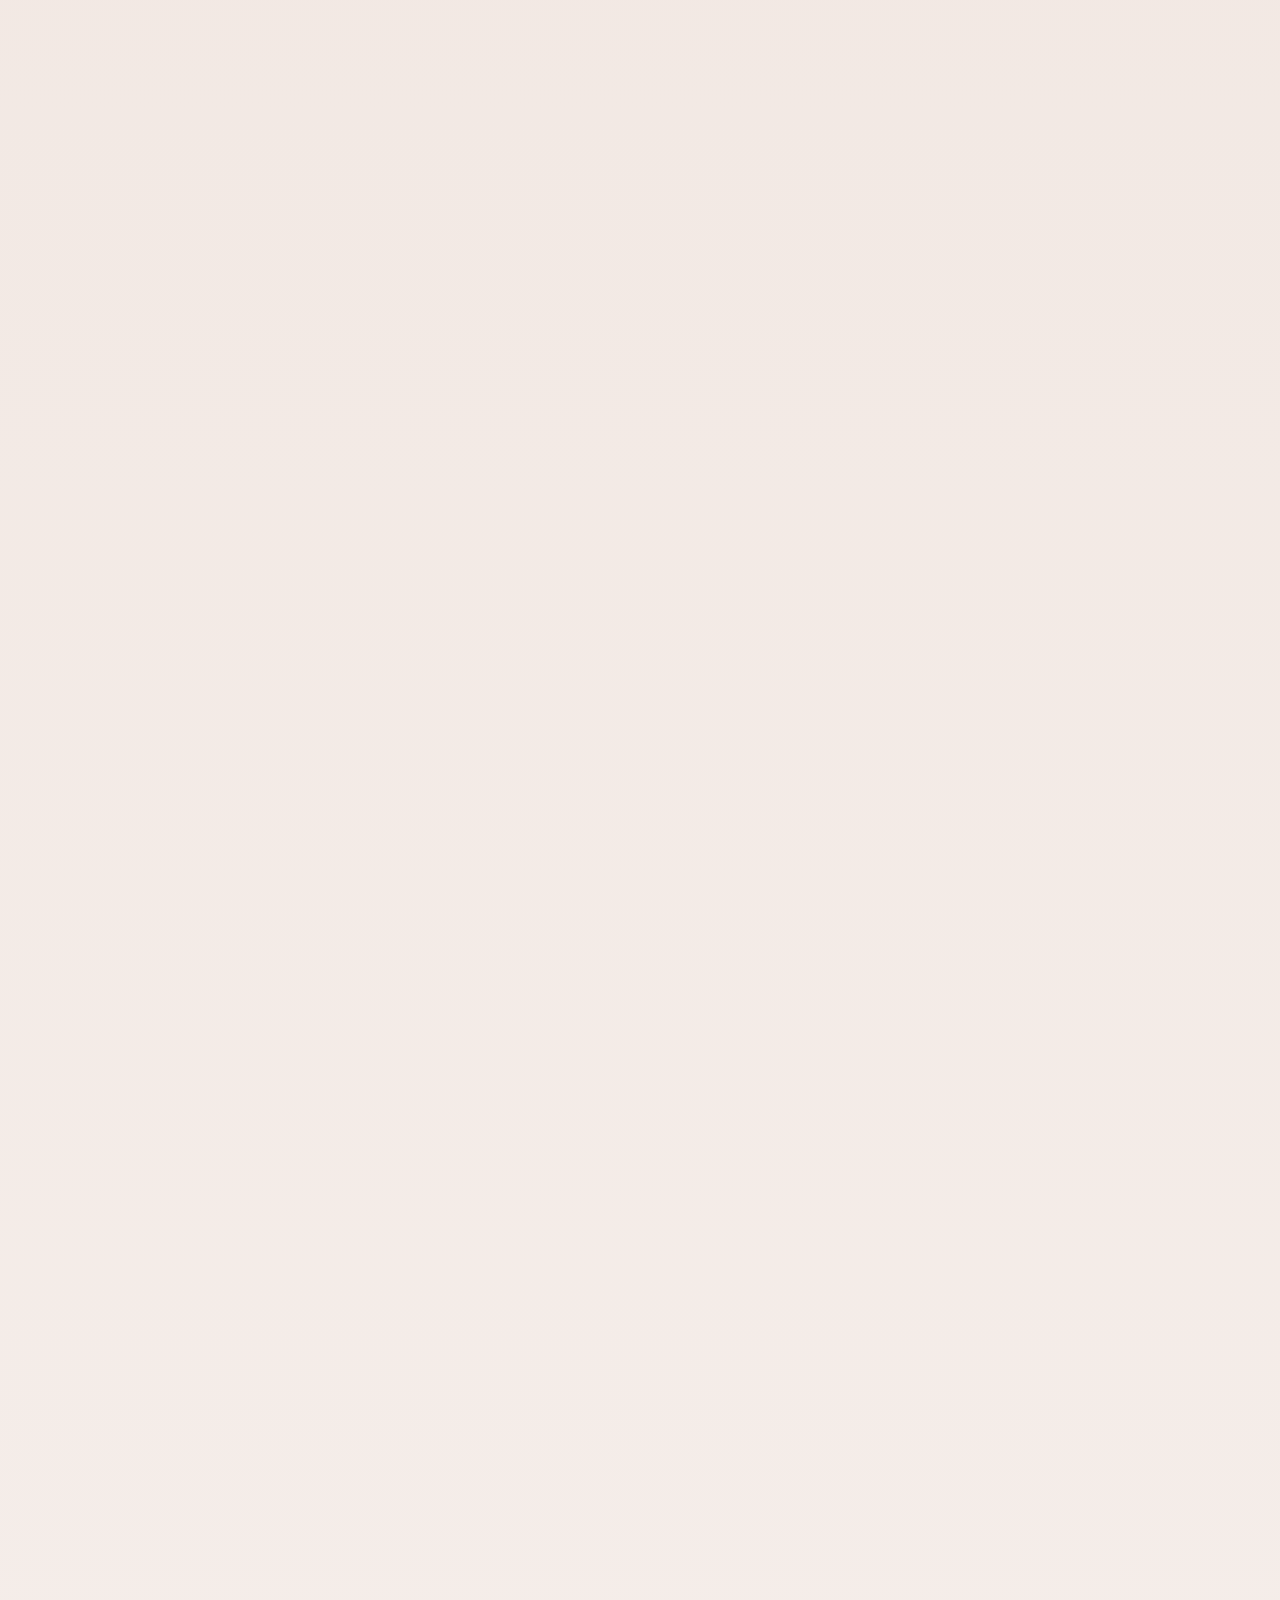
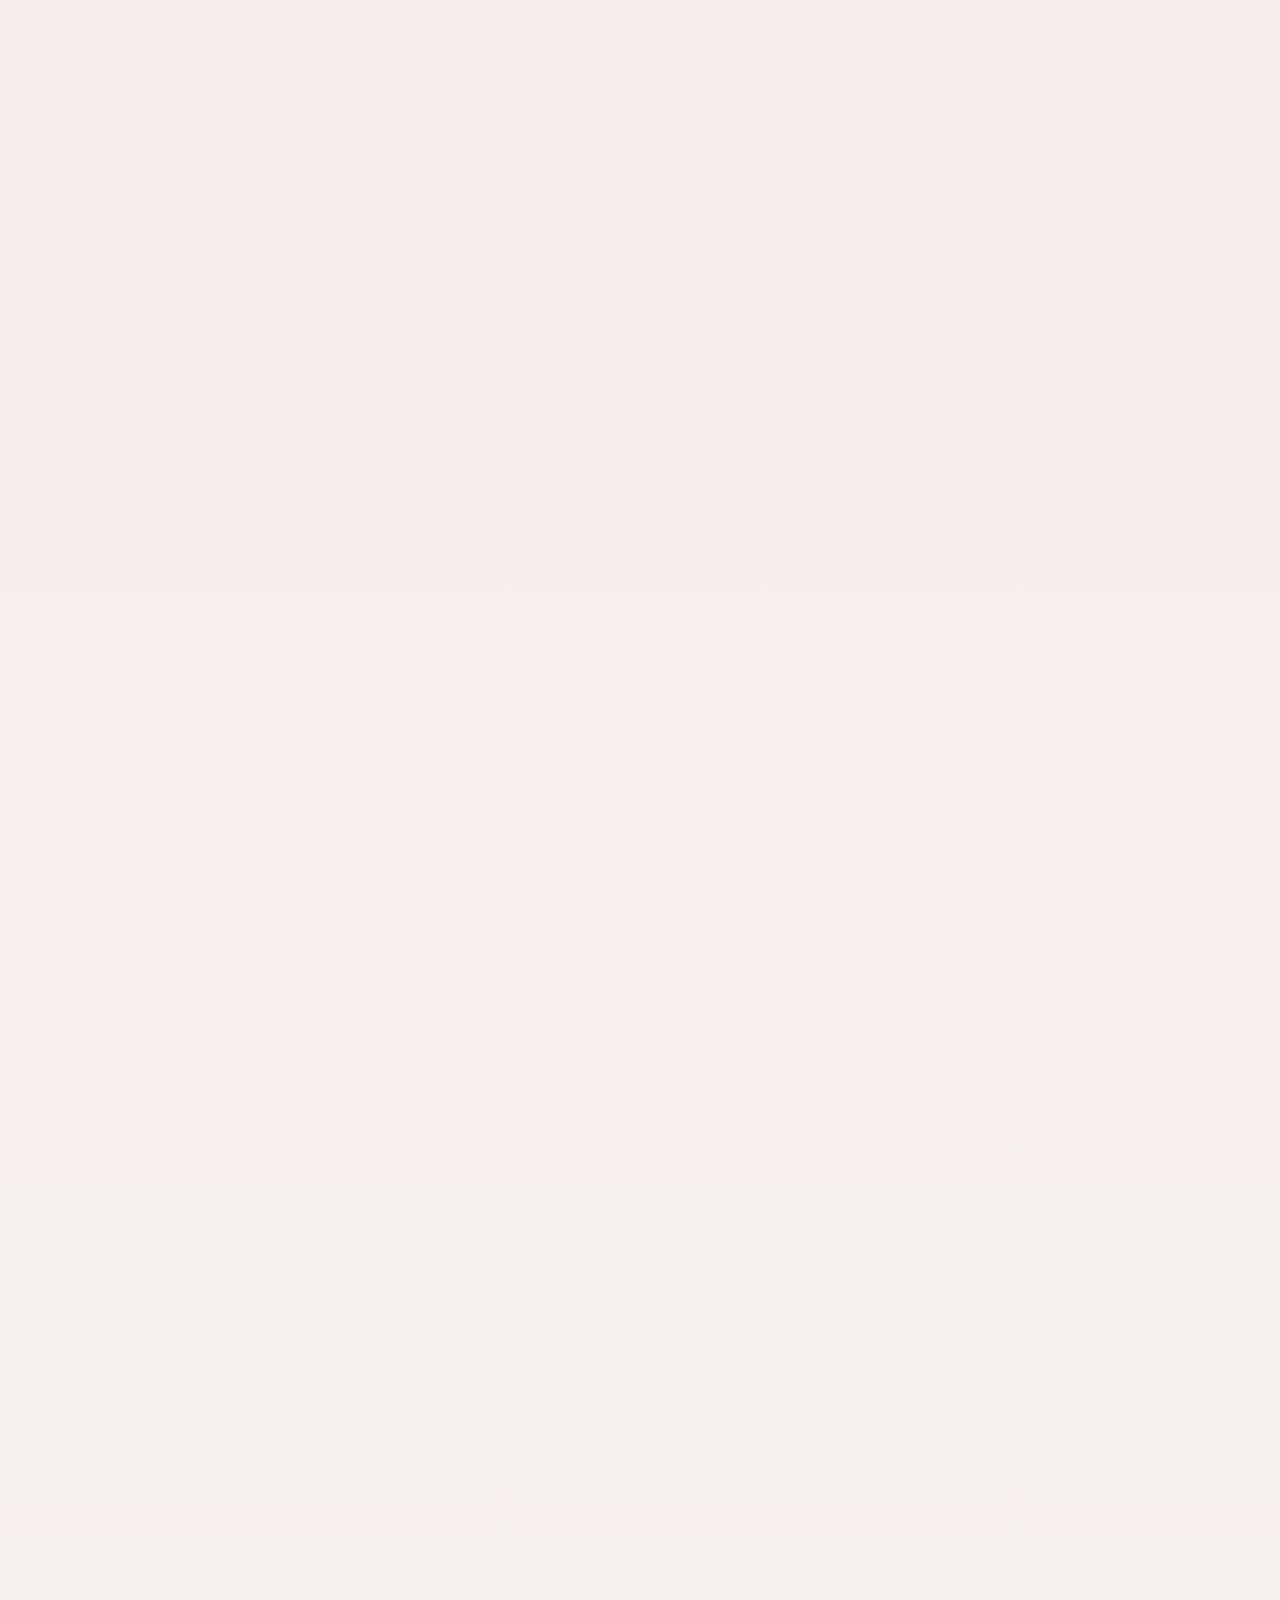
==== commit bf3aba70: "Clean: remove memory slots 22-26 from script.js, keep emotional lines and bump script version to v=5" ====
--- a/index.html
+++ b/index.html
@@ -118,7 +118,7 @@
 
   <audio id="memory-audio" src="assets/WhatsApp%20Audio%202026-08-17%20at%201.27.40%20PM.mpeg" preload="auto"></audio>
 
-  <script src="script.js?v=4"></script>
+  <script src="script.js?v=5"></script>
 </body>
 
 </html>
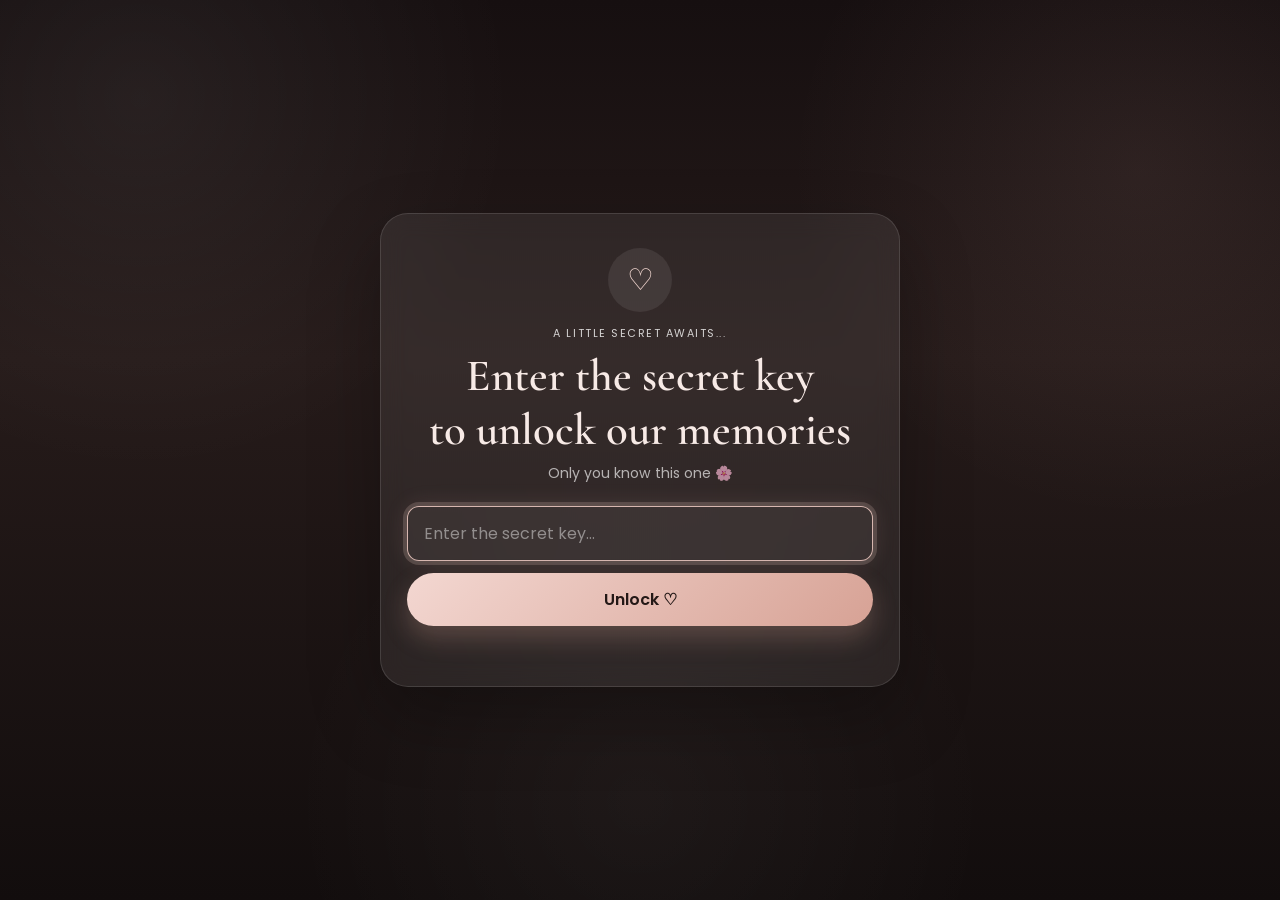
==== commit fce11124: "Final polish: restore secret key lock screen, remove Instagram screenshot, redesign photo section as" ====
--- a/index.html
+++ b/index.html
@@ -5,10 +5,11 @@
   <meta charset="UTF-8" />
   <meta name="viewport" content="width=device-width, initial-scale=1.0" />
   <title>Happy Birthday, My Favourite Person</title>
+  <meta name="description" content="A personal birthday memory website made with love." />
   <link rel="preconnect" href="https://fonts.googleapis.com" />
   <link rel="preconnect" href="https://fonts.gstatic.com" crossorigin />
   <link
-    href="https://fonts.googleapis.com/css2?family=Cormorant+Garamond:wght@400;500;600;700&family=Great+Vibes&family=Poppins:wght@300;400;500;600;700&display=swap"
+    href="https://fonts.googleapis.com/css2?family=Cormorant+Garamond:ital,wght@0,400;0,500;0,600;0,700;1,400&family=Great+Vibes&family=Poppins:wght@300;400;500;600&display=swap"
     rel="stylesheet" />
   <link rel="stylesheet" href="style.css" />
 </head>
@@ -18,34 +19,58 @@
   <div id="hearts" aria-hidden="true"></div>
   <div id="floating-background" class="floating-background" aria-hidden="true"></div>
 
-  <div id="music-widget" class="music-widget" aria-live="polite">
+  <!-- Secret unlock screen -->
+  <div id="secret-screen" class="secret-screen" aria-live="polite">
+    <div id="secret-card" class="secret-card">
+      <div class="lock-wrap">
+        <div class="lock-icon">♡</div>
+      </div>
+      <p class="secret-kicker">A little secret awaits...</p>
+      <h2>Enter the secret key<br>to unlock our memories</h2>
+      <p class="secret-tagline">Only you know this one 🌸</p>
+      <form id="secret-form" novalidate>
+        <label class="sr-only" for="secret-key">Secret key</label>
+        <input id="secret-key" name="secret-key" type="password"
+          placeholder="Enter the secret key…" autocomplete="off" autofocus />
+        <button id="unlock-button" type="submit">Unlock ♡</button>
+      </form>
+      <p id="secret-error" class="secret-error"></p>
+    </div>
+  </div>
+
+  <!-- Music widget (hidden until unlocked) -->
+  <div id="music-widget" class="music-widget hidden" aria-live="polite">
     <button id="music-toggle" type="button" class="music-toggle">
       <span class="music-icon">♫</span>
       <span id="music-status">Playing our memories...</span>
     </button>
   </div>
 
-  <main id="site-main" class="site-main">
+  <!-- Main website (hidden until unlocked) -->
+  <main id="site-main" class="site-main hidden">
+
+    <!-- Hero Section -->
     <section class="hero" aria-label="Birthday hero section">
       <div class="hero-glow" aria-hidden="true"></div>
       <div class="hero-badge">For my favorite person</div>
       <h1>Happy Birthday, <span>Sree</span></h1>
       <p class="hero-copy">A little story made with love, patience, and every soft memory we have shared.</p>
-      <a class="hero-button" href="#little-something">Open the story</a>
+      <a class="hero-button" href="#memory-album">Open the story</a>
       <div class="scroll-cue" aria-hidden="true"><span></span></div>
     </section>
 
-    <section class="memory-story" aria-live="polite">
+    <!-- Memory Album / Polaroid Scrapbook -->
+    <section id="memory-album" class="memory-story" aria-label="Memory album">
+      <div class="album-heading section-fade" id="album-heading-wrapper">
+        <p class="album-eyebrow">Our little album ✨</p>
+        <h2 class="album-title">Moments I never want to forget</h2>
+      </div>
       <div class="photo-stage">
-        <div id="photo-card" class="photo-card">
-          <img id="memory-image" src="" alt="A memory together" />
-          <div id="caption-box" class="caption-box">
-            <p id="memory-caption"></p>
-          </div>
-        </div>
+        <!-- Polaroid cards are injected dynamically by script.js -->
       </div>
     </section>
 
+    <!-- A Little Something Section -->
     <section class="message-block section-fade" id="little-something">
       <div class="section-heading">A Little Something I Want You To Know 🤍</div>
       <div class="message-stack">
@@ -61,6 +86,7 @@
       </div>
     </section>
 
+    <!-- Things I Hope For You -->
     <section class="wish-block section-fade" id="wishes">
       <div class="section-heading">Things I Hope For You 🌷</div>
       <div class="wish-stack">
@@ -74,51 +100,55 @@
       </div>
     </section>
 
+    <!-- If I Could Tell You One Thing -->
     <section class="message-block section-fade" id="tell-you-one-thing">
       <div class="section-heading">If I Could Tell You One Thing... 🤍</div>
       <div class="message-stack">
-        <p class="message-line">I hope you know that you have made more ordinary days feel special than you probably
-          realise. 🌼</p>
-        <p class="message-line">There are so many little moments with you that I never thought I would remember this
-          clearly. 🥹</p>
-        <p class="message-line">Sometimes I look at an old picture and suddenly remember exactly how happy I felt that
-          day. 📸💗</p>
-        <p class="message-line">You have seen different versions of me, and I am really glad you were there for all of
-          them. 🤍</p>
+        <p class="message-line">I hope you know that you have made more ordinary days feel special than you probably realise. 🌼</p>
+        <p class="message-line">There are so many little moments with you that I never thought I would remember this clearly. 🥹</p>
+        <p class="message-line">Sometimes I look at an old picture and suddenly remember exactly how happy I felt that day. 📸💗</p>
+        <p class="message-line">You have seen different versions of me, and I am really glad you were there for all of them. 🤍</p>
         <p class="message-line">Even if we don't speak every single day, the bond we share is something I carry with me everywhere. 🔗💗</p>
         <p class="message-line">No matter where life takes us or how busy we get, you will always have a special corner in my heart. 🗝️🤍</p>
-        <p class="message-line">I hope life gives you the kind of happiness that stays even after the excitement of a
-          good day is over. 🌙</p>
-        <p class="message-line">And I hope years from now, we can still look at these pictures and laugh at the same
-          silly things. 😂🌸</p>
+        <p class="message-line">I hope life gives you the kind of happiness that stays even after the excitement of a good day is over. 🌙</p>
+        <p class="message-line">And I hope years from now, we can still look at these pictures and laugh at the same silly things. 😂🌸</p>
       </div>
     </section>
 
+    <!-- Final Emotional Section -->
     <section class="final-block section-fade" id="final-block">
       <div class="final-stars" aria-hidden="true"></div>
       <div class="final-inner">
         <p class="final-small">Before this little surprise ends...</p>
-        <p class="final-text slow">I don't know what the future will look like, 🌙</p>
-        <p class="final-text slow">but I know there are still so many moments I want us to have.</p>
-        <p class="final-text slow">More random pictures. 📸</p>
-        <p class="final-text slow">More unnecessary laughing. 😂</p>
-        <p class="final-text slow">More conversations that somehow last forever. 🤍</p>
-        <p class="final-text slow">More days we never want to forget. 🌸</p>
-        <p class="final-text slow gap">Maybe one day we'll look back at all of this ✨</p>
-        <p class="final-text slow">and realise how beautiful these little years really were.</p>
-        <p class="final-text slow gap">Until then... 🕊️</p>
-        <p class="final-text slow">let's keep making memories. 🤍</p>
-        <h2 class="final-strong">Happy Birthday 🎂</h2>
+
+        <p class="final-text">Maybe one day we'll look back at all of this... ✨</p>
+        <p class="final-text">and realise how beautiful these little years really were. 🥹</p>
+
+        <p class="final-text gap">Every laugh, every silly moment,</p>
+        <p class="final-text">every little memory... ❤️</p>
+
+        <p class="final-text gap">Some memories don't need a reason to stay.</p>
+        <p class="final-text">They just do. 🦋</p>
+
+        <p class="final-text gap">Until then... 🌷</p>
+        <p class="final-text">Let's keep making memories. 🤍</p>
+
+        <h2 class="final-strong">Happy Birthday,<br>my favourite person. 🎂❤️</h2>
+
         <p class="final-note">Here's to everything we've been, 🌷</p>
         <p class="final-note">everything we are, 💗</p>
         <p class="final-note">and everything still waiting for us. 🌠</p>
       </div>
     </section>
+
   </main>
 
-  <audio id="memory-audio" src="assets/WhatsApp%20Audio%202026-08-17%20at%201.27.40%20PM.mpeg" preload="auto"></audio>
+  <audio id="memory-audio"
+    src="assets/WhatsApp%20Audio%202026-08-17%20at%201.27.40%20PM.mpeg"
+    preload="auto"
+    loop></audio>
 
-  <script src="script.js?v=5"></script>
+  <script src="script.js?v=6"></script>
 </body>
 
 </html>
--- a/style.css
+++ b/style.css
@@ -1,4 +1,7 @@
-﻿:root {
+/* ============================================================
+   ROOT TOKENS
+   ============================================================ */
+:root {
   --cream: #f9f2ee;
   --beige: #edd7cb;
   --soft-pink: #f3d8d0;
@@ -7,1145 +10,701 @@
   --brown: #5f4743;
   --warm-brown: #7a5f57;
   --dark: #1f1818;
-  --card: rgba(255, 255, 255, 0.22);
-  --shadow: rgba(74, 48, 43, 0.14);
-  --glow: rgba(211, 163, 148, 0.42);
+  --card: rgba(255,255,255,0.24);
+  --shadow: rgba(74,48,43,0.14);
+  --glow: rgba(211,163,148,0.42);
   --peach: #f6d7c6;
   --soft-gold: #f5e7d3;
 }
 
-* {
-  box-sizing: border-box;
-}
-
-html {
-  scroll-behavior: smooth;
-}
+/* ============================================================
+   RESET & BASE
+   ============================================================ */
+*, *::before, *::after { box-sizing: border-box; margin: 0; padding: 0; }
+
+html { scroll-behavior: smooth; }
 
 body {
-  margin: 0;
   font-family: "Poppins", sans-serif;
-  background: linear-gradient(180deg, #f9f4f1 0%, #f0e5df 42%, #f7f1ee 100%);
+  background: linear-gradient(180deg,#f9f4f1 0%,#f0e5df 42%,#f7f1ee 100%);
   color: var(--brown);
   overflow-x: hidden;
 }
 
 body::before {
   content: "";
-  position: fixed;
-  inset: 0;
+  position: fixed; inset: 0;
   pointer-events: none;
-  background: radial-gradient(circle at top left, rgba(255,255,255,0.8), rgba(255,255,255,0) 34%),
-    radial-gradient(circle at bottom right, rgba(214, 184, 171, 0.4), rgba(214, 184, 171, 0) 38%);
+  background:
+    radial-gradient(circle at top left, rgba(255,255,255,0.8), rgba(255,255,255,0) 34%),
+    radial-gradient(circle at bottom right, rgba(214,184,171,0.4), rgba(214,184,171,0) 38%);
   animation: gentleBackgroundShift 18s ease-in-out infinite alternate;
 }
 
-@keyframes gentleBackgroundShift {
-  0% {
-    transform: scale(1) translate3d(0, 0, 0);
-    opacity: 0.9;
+img { max-width: 100%; display: block; }
+button, input, a { font: inherit; }
+
+/* ============================================================
+   ACCESSIBILITY
+   ============================================================ */
+.sr-only {
+  position: absolute; width: 1px; height: 1px; padding: 0;
+  margin: -1px; overflow: hidden; clip: rect(0,0,0,0);
+  white-space: nowrap; border: 0;
+}
+
+@media (prefers-reduced-motion: reduce) {
+  *, *::before, *::after {
+    animation-duration: 0.01ms !important;
+    transition-duration: 0.01ms !important;
   }
-  100% {
-    transform: scale(1.08) translate3d(0.8%, -1.2%, 0);
-    opacity: 1;
-  }
-}
-
-img {
-  max-width: 100%;
-  display: block;
-}
-
-button,
-input,
-a {
-  font: inherit;
-}
-
+}
+
+/* ============================================================
+   FLOATING BACKGROUND LAYER
+   ============================================================ */
 .floating-background {
-  position: fixed;
-  inset: 0;
-  pointer-events: none;
-  z-index: 0;
-  overflow: hidden;
-}
-
-.floating-background span {
-  position: absolute;
-  display: block;
-}
-
+  position: fixed; inset: 0;
+  pointer-events: none; z-index: 0; overflow: hidden;
+}
+.floating-background span { position: absolute; display: block; }
+
+/* Hearts */
 .floating-heart {
-  color: rgba(191, 124, 110, 0.7);
-  text-shadow: 0 0 16px rgba(191, 124, 110, 0.18);
+  color: rgba(191,124,110,0.7);
+  text-shadow: 0 0 16px rgba(191,124,110,0.18);
   animation: heartFloatBg linear infinite;
 }
-
 @keyframes heartFloatBg {
-  0% {
-    transform: translate3d(0, 12px, 0) rotate(0deg) scale(0.8);
-    opacity: 0;
-  }
-  12% {
-    opacity: 0.75;
-  }
-  50% {
-    transform: translate3d(18px, -34vh, 0) rotate(8deg) scale(1);
-    opacity: 0.9;
-  }
-  100% {
-    transform: translate3d(-22px, -90vh, 0) rotate(-12deg) scale(1.15);
-    opacity: 0;
-  }
-}
-
+  0%   { transform: translate3d(0,12px,0) rotate(0deg) scale(0.8); opacity: 0; }
+  12%  { opacity: 0.75; }
+  50%  { transform: translate3d(18px,-34vh,0) rotate(8deg) scale(1); opacity: 0.9; }
+  100% { transform: translate3d(-22px,-90vh,0) rotate(-12deg) scale(1.15); opacity: 0; }
+}
+
+/* Butterflies */
 .floating-butterfly {
-  width: 18px;
-  height: 18px;
+  width: 18px; height: 18px;
   animation: butterflyFlight var(--duration) ease-in-out infinite alternate;
   opacity: 0.7;
 }
-
-.floating-butterfly::before,
-.floating-butterfly::after {
-  content: "";
-  position: absolute;
-  width: 9px;
-  height: 12px;
+.floating-butterfly::before, .floating-butterfly::after {
+  content: ""; position: absolute;
+  width: 9px; height: 12px;
   border-radius: 100% 0 90% 10%;
-  background: rgba(171, 120, 146, 0.33);
-  border: 1px solid rgba(255, 255, 255, 0.35);
-  box-shadow: inset 0 0 8px rgba(255,255,255,0.15);
-}
-
-.floating-butterfly::before {
-  left: 0;
-  transform: rotate(-20deg);
-}
-
-.floating-butterfly::after {
-  right: 0;
-  transform: rotate(20deg) scaleX(-1);
-}
-
+  background: rgba(171,120,146,0.35);
+  border: 1px solid rgba(255,255,255,0.35);
+}
+.floating-butterfly::before { left: 0; transform: rotate(-20deg); }
+.floating-butterfly::after  { right: 0; transform: rotate(20deg) scaleX(-1); }
 @keyframes butterflyFlight {
-  0% {
-    transform: translate3d(0, 0, 0) rotate(-10deg) scale(0.9);
-    opacity: 0.2;
-  }
-  50% {
-    transform: translate3d(24px, -18px, 0) rotate(10deg) scale(1);
-    opacity: 0.8;
-  }
-  100% {
-    transform: translate3d(-28px, 18px, 0) rotate(-8deg) scale(0.95);
-    opacity: 0.5;
-  }
-}
-
+  0%   { transform: translate3d(0,0,0) rotate(-10deg) scale(0.9); opacity: 0.2; }
+  50%  { transform: translate3d(24px,-18px,0) rotate(10deg) scale(1); opacity: 0.8; }
+  100% { transform: translate3d(-28px,18px,0) rotate(-8deg) scale(0.95); opacity: 0.5; }
+}
+
+/* Flowers */
+.floating-flower {
+  animation: flowerFloat linear infinite;
+}
+@keyframes flowerFloat {
+  0%   { transform: translate3d(0,0,0) rotate(0deg); opacity: 0; }
+  10%  { opacity: 0.8; }
+  100% { transform: translate3d(20px,-95vh,0) rotate(30deg); opacity: 0; }
+}
+
+/* Sparks */
 .floating-spark {
-  width: 4px;
-  height: 4px;
-  border-radius: 50%;
-  background: rgba(255, 255, 255, 0.9);
-  box-shadow: 0 0 12px rgba(255, 255, 255, 0.8);
+  width: 4px; height: 4px; border-radius: 50%;
+  background: rgba(255,255,255,0.9);
+  box-shadow: 0 0 12px rgba(255,255,255,0.8);
   animation: sparklePulse var(--duration) ease-in-out infinite;
 }
-
 @keyframes sparklePulse {
-  0%, 100% {
-    opacity: 0.2;
-    transform: scale(0.6);
-  }
-  50% {
-    opacity: 1;
-    transform: scale(1.5);
-  }
-}
-
-#hearts,
-#stars {
-  position: fixed;
-  inset: 0;
-  pointer-events: none;
-  z-index: 30;
-  overflow: hidden;
-}
-
+  0%,100% { opacity: 0.2; transform: scale(0.6); }
+  50%      { opacity: 1;   transform: scale(1.5); }
+}
+
+/* Stars & floating hearts on screen */
+#hearts, #stars {
+  position: fixed; inset: 0;
+  pointer-events: none; z-index: 30; overflow: hidden;
+}
 .heart {
-  position: absolute;
-  bottom: -30px;
-  color: rgba(191, 124, 110, 0.72);
-  font-size: 18px;
+  position: absolute; bottom: -30px;
+  color: rgba(191,124,110,0.72);
   animation: heartFloat linear forwards;
   filter: drop-shadow(0 0 6px rgba(191,124,110,0.2));
 }
-
 @keyframes heartFloat {
-  0% {
-    transform: translate3d(0, 0, 0) scale(0.55);
-    opacity: 0;
-  }
-  18% {
-    opacity: 0.8;
-  }
-  40% {
-    transform: translate3d(10px, -24vh, 0) scale(0.8);
-  }
-  100% {
-    transform: translate3d(-8px, -110vh, 0) scale(1.15);
-    opacity: 0;
-  }
-}
-
+  0%   { transform: translate3d(0,0,0) scale(0.55); opacity: 0; }
+  18%  { opacity: 0.8; }
+  40%  { transform: translate3d(10px,-24vh,0) scale(0.8); }
+  100% { transform: translate3d(-8px,-110vh,0) scale(1.15); opacity: 0; }
+}
 .star {
-  position: absolute;
-  width: 4px;
-  height: 4px;
-  border-radius: 50%;
+  position: absolute; width: 4px; height: 4px; border-radius: 50%;
   background: rgba(255,255,255,0.9);
   box-shadow: 0 0 10px rgba(255,255,255,0.8);
   animation: twinkle 3s ease-in-out infinite;
 }
-
 @keyframes twinkle {
-  0%, 100% {
-    opacity: 0.2;
-    transform: scale(0.7);
-  }
-  50% {
-    opacity: 1;
-    transform: scale(1.25);
-  }
-}
-
+  0%,100% { opacity: 0.2; transform: scale(0.7); }
+  50%      { opacity: 1;   transform: scale(1.25); }
+}
+
+/* ============================================================
+   SECRET UNLOCK SCREEN
+   ============================================================ */
 .secret-screen {
-  position: fixed;
-  inset: 0;
-  display: flex;
-  align-items: center;
-  justify-content: center;
-  background: linear-gradient(180deg, #160f10 0%, #261b1a 32%, #120d0d 100%);
-  color: #f9efe9;
-  z-index: 100;
+  position: fixed; inset: 0;
+  display: flex; align-items: center; justify-content: center;
+  background: linear-gradient(180deg,#160f10 0%,#261b1a 40%,#120d0d 100%);
+  color: #f9efe9; z-index: 200;
   transition: opacity 1.2s ease, visibility 1.2s ease;
   overflow: hidden;
 }
-
-.secret-screen::before,
-.secret-screen::after {
-  content: "";
-  position: absolute;
-  inset: -15%;
+.secret-screen::before {
+  content: ""; position: absolute; inset: -15%;
   background:
-    radial-gradient(circle at 20% 20%, rgba(255, 255, 255, 0.06), transparent 23%),
-    radial-gradient(circle at 80% 26%, rgba(244, 189, 180, 0.08), transparent 22%),
-    radial-gradient(circle at 50% 80%, rgba(255, 255, 255, 0.04), transparent 28%);
+    radial-gradient(circle at 20% 20%, rgba(255,255,255,0.06), transparent 23%),
+    radial-gradient(circle at 80% 26%, rgba(244,189,180,0.08), transparent 22%),
+    radial-gradient(circle at 50% 80%, rgba(255,255,255,0.04), transparent 28%);
   animation: secretGlow 14s ease-in-out infinite alternate;
 }
-
 @keyframes secretGlow {
-  0% {
-    transform: scale(1) translate3d(-1%, 0, 0);
-  }
-  100% {
-    transform: scale(1.08) translate3d(1.5%, 1.5%, 0);
-  }
-}
-
-.secret-screen.hidden {
-  opacity: 0;
-  visibility: hidden;
-  pointer-events: none;
-}
+  0%   { transform: scale(1) translate3d(-1%,0,0); }
+  100% { transform: scale(1.08) translate3d(1.5%,1.5%,0); }
+}
+.secret-screen.hidden { opacity: 0; visibility: hidden; pointer-events: none; }
 
 .secret-card {
   position: relative;
-  width: min(540px, 90vw);
-  background: rgba(255, 255, 255, 0.075);
-  border: 1px solid rgba(255, 255, 255, 0.12);
-  backdrop-filter: blur(10px);
-  -webkit-backdrop-filter: blur(10px);
+  width: min(520px,92vw);
+  background: rgba(255,255,255,0.07);
+  border: 1px solid rgba(255,255,255,0.12);
+  backdrop-filter: blur(12px);
+  -webkit-backdrop-filter: blur(12px);
   border-radius: 28px;
-  padding: 28px 22px 24px;
+  padding: 34px 26px 28px;
   text-align: center;
-  box-shadow: 0 28px 60px rgba(0, 0, 0, 0.22);
+  box-shadow: 0 30px 70px rgba(0,0,0,0.28);
   opacity: 0;
   transform: translateY(22px) scale(0.96);
   animation: cardReveal 1.2s ease 0.5s forwards;
 }
-
 @keyframes cardReveal {
-  to {
-    opacity: 1;
-    transform: translateY(0) scale(1);
-  }
-}
-
-.secret-card.shake {
-  animation: gentleShake 0.48s ease-in-out;
-}
-
+  to { opacity: 1; transform: translateY(0) scale(1); }
+}
+.secret-card.shake { animation: gentleShake 0.48s ease-in-out; }
 @keyframes gentleShake {
-  0%, 100% { transform: translateX(0); }
+  0%,100% { transform: translateX(0); }
   20% { transform: translateX(-8px); }
   40% { transform: translateX(8px); }
   60% { transform: translateX(-6px); }
   80% { transform: translateX(6px); }
 }
 
-.lock-wrap {
-  display: flex;
-  justify-content: center;
-  margin-bottom: 12px;
-}
-
+.lock-wrap { display: flex; justify-content: center; margin-bottom: 14px; }
 .lock-icon {
-  width: 62px;
-  height: 62px;
-  display: grid;
-  place-items: center;
+  width: 64px; height: 64px;
+  display: grid; place-items: center;
   border-radius: 50%;
-  background: rgba(255, 255, 255, 0.08);
-  font-size: 1.8rem;
-  color: #f2d7d0;
+  background: rgba(255,255,255,0.08);
+  font-size: 1.9rem; color: #f2d7d0;
   animation: floatLock 4s ease-in-out infinite;
 }
-
 @keyframes floatLock {
-  0%, 100% { transform: translateY(0); }
-  50% { transform: translateY(-8px); }
+  0%,100% { transform: translateY(0); }
+  50%      { transform: translateY(-9px); }
 }
 
 .secret-kicker {
-  margin: 0 0 8px;
+  margin-bottom: 8px;
   color: rgba(255,255,255,0.8);
-  letter-spacing: 0.12em;
-  text-transform: uppercase;
-  font-size: 0.7rem;
-  opacity: 0;
-  animation: fadeUp 0.9s ease 1.2s forwards;
-}
-
+  letter-spacing: 0.14em; text-transform: uppercase; font-size: 0.68rem;
+  opacity: 0; animation: fadeUp 0.9s ease 1.2s forwards;
+}
 .secret-card h2 {
-  margin: 0 0 8px;
+  margin-bottom: 6px;
   font-family: "Cormorant Garamond", serif;
   font-weight: 600;
-  font-size: clamp(2.2rem, 5vw, 3.5rem);
-  line-height: 1.08;
+  font-size: clamp(1.7rem,4.5vw,2.8rem);
+  line-height: 1.2;
   color: #f7eae6;
-  opacity: 0;
-  transform: translateY(12px);
+  opacity: 0; transform: translateY(12px);
   animation: fadeUp 0.9s ease 1.6s forwards;
 }
-
 .secret-tagline {
-  margin: 0 0 20px;
-  color: rgba(255,255,255,0.7);
-  opacity: 0;
-  transform: translateY(12px);
+  margin-bottom: 22px;
+  color: rgba(255,255,255,0.65);
+  font-size: 0.88rem;
+  opacity: 0; transform: translateY(12px);
   animation: fadeUp 0.9s ease 2s forwards;
 }
 
 #secret-form {
-  display: flex;
-  flex-direction: column;
-  gap: 12px;
-  opacity: 0;
-  transform: translateY(16px) scale(0.96);
-  animation: fadeUpScale 0.9s ease 2.3s forwards;
-}
-
+  display: flex; flex-direction: column; gap: 12px;
+  opacity: 0; transform: translateY(16px) scale(0.96);
+  animation: fadeUpScale 0.9s ease 2.2s forwards;
+}
 @keyframes fadeUpScale {
-  to {
-    opacity: 1;
-    transform: translateY(0) scale(1);
-  }
-}
-
+  to { opacity: 1; transform: translateY(0) scale(1); }
+}
 #secret-key {
-  width: 100%;
-  padding: 14px 16px;
+  width: 100%; padding: 14px 16px;
   border-radius: 12px;
   border: 1px solid rgba(255,255,255,0.14);
-  background: rgba(255,255,255,0.04);
-  color: #fff;
-  outline: none;
-  transition: box-shadow 0.3s ease, border-color 0.3s ease, transform 0.3s ease;
-}
-
-#secret-key::placeholder {
-  color: rgba(255,255,255,0.5);
-}
-
+  background: rgba(255,255,255,0.05);
+  color: #fff; outline: none;
+  transition: box-shadow 0.3s ease, border-color 0.3s ease;
+}
+#secret-key::placeholder { color: rgba(255,255,255,0.45); }
 #secret-key:focus {
-  border-color: rgba(244, 207, 199, 0.85);
-  box-shadow: 0 0 0 4px rgba(244, 207, 199, 0.18), 0 0 24px rgba(244, 207, 199, 0.12);
-}
-
+  border-color: rgba(244,207,199,0.85);
+  box-shadow: 0 0 0 4px rgba(244,207,199,0.18), 0 0 24px rgba(244,207,199,0.12);
+}
 #secret-form button {
-  border: none;
-  border-radius: 999px;
-  background: linear-gradient(135deg, #f3d7d1, #d7a295);
-  color: #231816;
-  font-weight: 600;
-  padding: 14px 20px;
-  cursor: pointer;
+  border: none; border-radius: 999px;
+  background: linear-gradient(135deg,#f3d7d1,#d7a295);
+  color: #231816; font-weight: 600;
+  padding: 14px 20px; cursor: pointer;
   transition: transform 0.2s ease, box-shadow 0.2s ease;
-  box-shadow: 0 12px 24px rgba(214, 161, 147, 0.26);
+  box-shadow: 0 12px 24px rgba(214,161,147,0.26);
   animation: gentlePulse 2.6s ease-in-out infinite;
 }
-
 @keyframes gentlePulse {
-  0%, 100% {
-    transform: scale(1);
-    box-shadow: 0 12px 24px rgba(214, 161, 147, 0.26);
-  }
-  50% {
-    transform: scale(1.02);
-    box-shadow: 0 16px 30px rgba(214, 161, 147, 0.32);
-  }
-}
-
-#secret-form button:hover,
-#secret-form button:focus-visible {
-  transform: translateY(-2px) scale(1.01);
-}
+  0%,100% { transform: scale(1);    box-shadow: 0 12px 24px rgba(214,161,147,0.26); }
+  50%      { transform: scale(1.02); box-shadow: 0 16px 30px rgba(214,161,147,0.32); }
+}
+#secret-form button:hover { transform: translateY(-2px) scale(1.01); }
 
 .secret-error {
-  min-height: 24px;
-  margin: 12px 0 0;
-  color: #f3c4c0;
-  font-size: 0.96rem;
-  opacity: 0;
-  transform: translateY(8px);
-}
-
-.secret-error.visible {
-  opacity: 1;
-  transform: translateY(0);
+  min-height: 22px; margin-top: 10px;
+  color: #f3c4c0; font-size: 0.9rem;
+  opacity: 0; transform: translateY(6px);
   transition: opacity 0.35s ease, transform 0.35s ease;
 }
-
-.sr-only {
-  position: absolute;
-  width: 1px;
-  height: 1px;
-  padding: 0;
-  margin: -1px;
-  overflow: hidden;
-  clip: rect(0, 0, 0, 0);
-  white-space: nowrap;
-  border: 0;
-}
-
+.secret-error.visible { opacity: 1; transform: translateY(0); }
+
+/* ============================================================
+   MAIN SITE
+   ============================================================ */
 .site-main {
   min-height: 100vh;
-  background: linear-gradient(180deg, #f8f1ee 0%, #f0e5df 42%, #f7f1ee 100%);
-  transition: opacity 0.8s ease;
-}
-
-.site-main.hidden {
-  display: none;
-}
-
-.site-main.visible {
-  display: block;
-  animation: revealMain 0.9s ease;
-}
-
+  background: linear-gradient(180deg,#f8f1ee 0%,#f0e5df 42%,#f7f1ee 100%);
+  transition: opacity 0.9s ease;
+}
+.site-main.hidden  { display: none; }
+.site-main.visible { display: block; animation: revealMain 0.9s ease; }
 @keyframes revealMain {
-  from {
-    opacity: 0;
-    transform: scale(0.985);
-  }
-  to {
-    opacity: 1;
-    transform: scale(1);
-  }
-}
-
+  from { opacity: 0; transform: scale(0.985); }
+  to   { opacity: 1; transform: scale(1); }
+}
+
+/* Section fade-in on scroll */
+.section-fade {
+  opacity: 0; transform: translateY(22px);
+  transition: opacity 0.95s ease, transform 0.95s ease;
+}
+.section-fade.visible { opacity: 1; transform: translateY(0); }
+
+/* ============================================================
+   HERO
+   ============================================================ */
 .hero {
+  position: relative; min-height: 100vh;
+  display: flex; flex-direction: column;
+  align-items: center; justify-content: center;
+  text-align: center; padding: 50px 22px; overflow: hidden;
+  background: radial-gradient(circle at 20% 20%,rgba(255,255,255,0.8) 0%,rgba(247,239,233,0.9) 35%,rgba(233,213,201,0.96) 100%);
+}
+.hero::before {
+  content: ""; position: absolute; inset: 0;
+  background: linear-gradient(135deg,rgba(244,214,205,0.18),rgba(255,255,255,0),rgba(218,197,188,0.18));
+  animation: gentleBackgroundShift 16s ease-in-out infinite alternate;
+}
+@keyframes gentleBackgroundShift {
+  0%   { transform: scale(1) translate3d(0,0,0); opacity: 0.9; }
+  100% { transform: scale(1.08) translate3d(0.8%,-1.2%,0); opacity: 1; }
+}
+.hero-glow {
+  position: absolute; width: 540px; height: 540px; border-radius: 50%;
+  background: radial-gradient(circle,rgba(238,195,180,0.44),rgba(238,195,180,0) 66%);
+  filter: blur(28px); transform: translate(-10%,-10%);
+  animation: glowDrift 10s ease-in-out infinite alternate;
+}
+@keyframes glowDrift {
+  0%   { transform: scale(0.95) translate(-6%,-8%); }
+  100% { transform: scale(1.1) translate(4%,4%); }
+}
+.hero-badge {
+  position: relative; z-index: 1;
+  letter-spacing: 0.22em; text-transform: uppercase; font-size: 11px;
+  color: #97705f; opacity: 0; transform: translateY(12px);
+  animation: fadeUp 0.9s ease 0.5s forwards;
+}
+.hero h1 {
+  position: relative; z-index: 1;
+  font-family: "Cormorant Garamond", serif;
+  font-size: clamp(54px,10vw,108px);
+  line-height: 0.9; font-weight: 600; margin: 14px 0 20px;
+  color: #432d2a; opacity: 0; transform: translateY(28px);
+  animation: fadeUp 1s ease 0.9s forwards;
+}
+.hero h1 span {
+  font-family: "Great Vibes", cursive;
+  font-weight: 400; color: #9a624f; font-size: 1.1em;
+}
+.hero-copy {
+  position: relative; z-index: 1;
+  max-width: 680px;
+  font-size: clamp(1rem,2vw,1.18rem); line-height: 1.9;
+  color: rgba(88,64,60,0.85); margin-bottom: 30px;
+  opacity: 0; transform: translateY(16px);
+  animation: fadeUp 1s ease 1.2s forwards;
+}
+.hero-button {
+  position: relative; z-index: 1;
+  display: inline-block; text-decoration: none; border: 0;
+  border-radius: 999px;
+  background: linear-gradient(135deg,#8e5e4d,#bf8878);
+  color: white; padding: 15px 30px; font-weight: 600; cursor: pointer;
+  box-shadow: 0 12px 30px rgba(142,94,77,0.22);
+  transition: transform 0.25s ease, box-shadow 0.25s ease;
+  opacity: 0; transform: translateY(20px);
+  animation: fadeUp 0.9s ease 1.5s forwards;
+}
+.hero-button::before {
+  content: ""; position: absolute; inset: -10px;
+  border-radius: inherit; border: 1px solid rgba(174,125,113,0.5);
+  opacity: 0; animation: softGlow 2.4s ease-in-out infinite;
+}
+@keyframes softGlow {
+  0%,100% { opacity: 0.5; transform: scale(0.98); }
+  50%      { opacity: 1;   transform: scale(1.04); }
+}
+.hero-button:hover { transform: translateY(-3px); box-shadow: 0 18px 35px rgba(142,94,77,0.28); }
+
+.scroll-cue {
+  position: relative; z-index: 1;
+  width: 26px; height: 42px;
+  border: 1px solid rgba(117,88,80,0.5);
+  border-radius: 999px; margin-top: 30px;
+  display: flex; align-items: flex-start; justify-content: center;
+  opacity: 0; animation: fadeUp 0.9s ease 1.8s forwards;
+}
+.scroll-cue span {
+  width: 6px; height: 10px; border-radius: 999px;
+  background: rgba(117,88,80,0.78); margin-top: 8px;
+  animation: scrollMove 1.8s ease-in-out infinite;
+}
+@keyframes scrollMove {
+  0%   { transform: translateY(0); opacity: 0.45; }
+  50%  { transform: translateY(10px); opacity: 1; }
+  100% { transform: translateY(0); opacity: 0.45; }
+}
+
+/* ============================================================
+   MEMORY ALBUM / POLAROID SCRAPBOOK
+   ============================================================ */
+.memory-story {
+  padding: 80px 20px 60px;
+  background: linear-gradient(180deg,#f8f1ee 0%,#f3e8e3 100%);
+  position: relative; z-index: 1;
+}
+.album-heading {
+  text-align: center; margin-bottom: 64px;
+}
+.album-eyebrow {
+  font-size: 0.72rem; letter-spacing: 0.22em; text-transform: uppercase;
+  color: #97705f; margin-bottom: 10px;
+}
+.album-title {
+  font-family: "Cormorant Garamond", serif;
+  font-size: clamp(2rem,5vw,3.4rem);
+  color: #4a3634; font-weight: 600; line-height: 1.15;
+}
+
+.photo-stage {
+  display: flex; flex-direction: column;
+  align-items: center; gap: 60px;
+  width: min(780px,96vw); margin: 0 auto;
+}
+
+/* Individual Polaroid Card */
+.polaroid-card {
+  background: #fff;
+  border-radius: 4px;
+  padding: 14px 14px 52px;
+  width: 100%;
+  max-width: 560px;
+  box-shadow:
+    0 4px 8px rgba(74,48,43,0.06),
+    0 12px 28px rgba(74,48,43,0.1),
+    0 30px 60px rgba(74,48,43,0.08);
+  transform: rotate(var(--tilt-angle, 0deg)) translateY(30px);
+  opacity: 0;
+  transition:
+    transform 0.85s cubic-bezier(0.22,0.9,0.36,1),
+    opacity 0.85s ease,
+    box-shadow 0.35s ease;
   position: relative;
-  min-height: 100vh;
-  display: flex;
-  flex-direction: column;
-  align-items: center;
-  justify-content: center;
-  text-align: center;
-  padding: 50px 22px;
-  overflow: hidden;
-  background: radial-gradient(circle at 20% 20%, rgba(255,255,255,0.8) 0%, rgba(247,239,233,0.9) 35%, rgba(233,213,201,0.96) 100%);
-}
-
-.hero::before {
+  cursor: default;
+}
+
+/* Tape strip decorative element */
+.polaroid-card::before {
   content: "";
   position: absolute;
-  inset: 0;
-  background: linear-gradient(135deg, rgba(244, 214, 205, 0.18), rgba(255,255,255,0), rgba(218,197,188,0.18));
-  animation: gentleBackgroundShift 16s ease-in-out infinite alternate;
-}
-
-.hero-glow {
-  position: absolute;
-  width: 540px;
-  height: 540px;
-  border-radius: 50%;
-  background: radial-gradient(circle, rgba(238,195,180,0.42), rgba(238,195,180,0) 66%);
-  filter: blur(26px);
-  transform: translate(-10%, -10%);
-  animation: glowDrift 10s ease-in-out infinite alternate;
-}
-
-@keyframes glowDrift {
-  0% {
-    transform: scale(0.95) translate(-6%, -8%);
-  }
-  100% {
-    transform: scale(1.1) translate(4%, 4%);
-  }
-}
-
-.hero-badge,
-.eyebrow,
-.section-label {
-  position: relative;
-  z-index: 1;
-  letter-spacing: 0.22em;
-  text-transform: uppercase;
-  font-size: 11px;
-  color: #97705f;
-  opacity: 0;
-  transform: translateY(12px);
-  animation: fadeUp 0.9s ease 0.5s forwards;
-}
-
-.hero h1 {
-  position: relative;
-  z-index: 1;
+  top: -10px;
+  left: 50%;
+  transform: translateX(-50%) rotate(-2deg);
+  width: 64px; height: 22px;
+  background: rgba(255,220,190,0.72);
+  border-radius: 3px;
+  box-shadow: 0 2px 6px rgba(0,0,0,0.08);
+  z-index: 2;
+}
+
+.polaroid-card.visible {
+  opacity: 1;
+  transform: rotate(var(--tilt-angle, 0deg)) translateY(0);
+}
+
+.polaroid-card:hover {
+  transform: rotate(0deg) translateY(-6px) scale(1.02);
+  box-shadow:
+    0 8px 16px rgba(74,48,43,0.1),
+    0 24px 48px rgba(74,48,43,0.14),
+    0 48px 80px rgba(74,48,43,0.1);
+}
+
+.polaroid-card img {
+  width: 100%;
+  max-height: 440px;
+  object-fit: cover;
+  border-radius: 2px;
+  display: block;
+}
+
+.polaroid-caption {
+  padding: 16px 8px 0;
+  text-align: center;
+}
+.polaroid-caption p {
   font-family: "Cormorant Garamond", serif;
-  font-size: clamp(54px, 10vw, 108px);
-  line-height: 0.88;
-  font-weight: 600;
-  margin: 14px 0 20px;
-  color: #432d2a;
-  opacity: 0;
-  transform: translateY(28px);
-  animation: fadeUp 1s ease 0.9s forwards;
-}
-
-.hero h1 span {
-  font-family: "Great Vibes", cursive;
-  font-weight: 400;
-  color: #9a624f;
-  font-size: 1.08em;
-}
-
-.hero-copy {
-  position: relative;
-  z-index: 1;
-  max-width: 760px;
-  font-size: clamp(1rem, 2vw, 1.2rem);
-  line-height: 1.9;
-  color: rgba(88, 64, 60, 0.85);
-  margin: 0 0 28px;
-  opacity: 0;
-  transform: translateY(16px);
-  animation: fadeUp 1s ease 1.2s forwards;
-}
-
-.hero-button {
-  position: relative;
-  z-index: 1;
-  display: inline-block;
-  text-decoration: none;
-  border: 0;
-  border-radius: 999px;
-  background: linear-gradient(135deg, #8e5e4d, #bf8878);
-  color: white;
-  padding: 15px 28px;
-  font-weight: 600;
-  cursor: pointer;
-  box-shadow: 0 12px 30px rgba(142, 94, 77, 0.22);
-  transition: transform 0.25s ease, box-shadow 0.25s ease;
-  opacity: 0;
-  transform: translateY(20px);
-  animation: fadeUp 0.9s ease 1.5s forwards;
-}
-
-.hero-button::before {
-  content: "";
-  position: absolute;
-  inset: -10px;
-  border-radius: inherit;
-  border: 1px solid rgba(174, 125, 113, 0.5);
-  opacity: 0;
-  animation: softGlow 2.4s ease-in-out infinite;
-}
-
-@keyframes softGlow {
-  0%, 100% {
-    opacity: 0.5;
-    transform: scale(0.98);
-  }
-  50% {
-    opacity: 1;
-    transform: scale(1.04);
-  }
-}
-
-.hero-button:hover,
-.hero-button:focus-visible {
-  transform: translateY(-3px);
-  box-shadow: 0 18px 35px rgba(142, 94, 77, 0.28);
-}
-
-.scroll-cue {
-  position: relative;
-  z-index: 1;
-  width: 26px;
-  height: 42px;
-  border: 1px solid rgba(117, 88, 80, 0.5);
-  border-radius: 999px;
-  margin-top: 30px;
-  display: flex;
-  align-items: flex-start;
-  justify-content: center;
-  opacity: 0;
-  animation: fadeUp 0.9s ease 1.8s forwards;
-}
-
-.scroll-cue span {
-  width: 6px;
-  height: 10px;
-  border-radius: 999px;
-  background: rgba(117, 88, 80, 0.78);
-  margin-top: 8px;
-  animation: scrollMove 1.8s ease-in-out infinite;
-}
-
-@keyframes scrollMove {
-  0% { transform: translateY(0); opacity: 0.45; }
-  50% { transform: translateY(10px); opacity: 1; }
-  100% { transform: translateY(0); opacity: 0.45; }
-}
-
-.memory-story {
-  padding: 72px 18px 30px;
-}
-
-.photo-stage {
-  width: min(900px, 92vw);
-  margin: 0 auto;
-  min-height: 760px;
-  display: grid;
-  place-items: center;
-}
-
-.photo-card {
-  position: relative;
-  width: min(760px, 90vw);
-  background: rgba(255, 255, 255, 0.24);
-  border: 1px solid rgba(108, 83, 75, 0.12);
-  box-shadow: 0 22px 40px var(--shadow);
-  padding: 14px 14px 18px;
-  border-radius: 18px;
-  opacity: 0;
-  transform: scale(0.97) translateY(20px);
-  overflow: hidden;
-}
-
-.photo-card.show {
-  opacity: 1;
-}
-
-.photo-card.variant-1,
-.photo-card.variant-5,
-.photo-card.variant-8 {
-  animation: photoFadeZoom 1.5s cubic-bezier(0.18, 0.8, 0.25, 1) forwards;
-}
-
-.photo-card.variant-2,
-.photo-card.variant-6 {
-  animation: photoSlideRight 1.5s cubic-bezier(0.2, 0.7, 0.2, 1) forwards;
-}
-
-.photo-card.variant-3 {
-  animation: photoSlideLeft 1.5s cubic-bezier(0.2, 0.7, 0.2, 1) forwards;
-}
-
-.photo-card.variant-4 {
-  animation: photoScaleScrapbook 1.5s cubic-bezier(0.2, 0.7, 0.2, 1) forwards;
-}
-
-.photo-card.variant-7 {
-  animation: photoSoftZoom 1.6s cubic-bezier(0.2, 0.7, 0.2, 1) forwards;
-}
-
-@keyframes photoFadeZoom {
-  0% {
-    opacity: 0;
-    transform: scale(0.9);
-    filter: blur(8px);
-  }
-  100% {
-    opacity: 1;
-    transform: scale(1);
-    filter: blur(0);
-  }
-}
-
-@keyframes photoSlideRight {
-  0% {
-    opacity: 0;
-    transform: translateX(60px) scale(0.95);
-    filter: blur(3px);
-  }
-  100% {
-    opacity: 1;
-    transform: translateX(0) scale(1);
-    filter: blur(0);
-  }
-}
-
-@keyframes photoSlideLeft {
-  0% {
-    opacity: 0;
-    transform: translateX(-60px) scale(1.06);
-    filter: blur(4px);
-  }
-  100% {
-    opacity: 1;
-    transform: translateX(0) scale(1);
-    filter: blur(0);
-  }
-}
-
-@keyframes photoScaleScrapbook {
-  0% {
-    opacity: 0;
-    transform: scale(0.8) rotate(-2deg);
-  }
-  100% {
-    opacity: 1;
-    transform: scale(1) rotate(1deg);
-  }
-}
-
-@keyframes photoSoftZoom {
-  0% {
-    opacity: 0;
-    transform: scale(0.92);
-  }
-  100% {
-    opacity: 1;
-    transform: scale(1);
-  }
-}
-
-.photo-card.photo-leaving {
-  animation: photoFadeOut 0.9s ease forwards;
-}
-
-@keyframes photoFadeOut {
-  0% { opacity: 1; filter: blur(0); }
-  100% { opacity: 0; filter: blur(10px); transform: scale(0.96); }
-}
-
-.photo-card img {
-  width: 100%;
-  max-height: 690px;
-  object-fit: contain;
-  border-radius: 12px;
-  background: rgba(255,255,255,0.35);
-  transform: rotate(var(--photo-rotate, 0deg));
-}
-
-.photo-card:nth-child(odd) img {
-  --photo-rotate: -1deg;
-}
-
-.caption-box {
-  margin-top: 18px;
-  padding: 14px 18px 4px;
-  text-align: center;
-  opacity: 0;
-  transform: translateY(16px);
-}
-
-.caption-box.visible {
-  opacity: 1;
-  transform: translateY(0);
-  transition: opacity 0.8s ease, transform 0.8s ease;
-}
-
-.caption-box p {
-  margin: 0;
-  font-family: "Cormorant Garamond", serif;
-  font-size: clamp(1.5rem, 2.8vw, 2.1rem);
-  line-height: 1.5;
-  color: #4f3d3b;
-  letter-spacing: 0.02em;
-}
-
-.caption-box.variant-2.visible p,
-.caption-box.variant-6.visible p {
-  animation: captionSlideUp 0.8s ease forwards;
-}
-
-.caption-box.variant-4.visible p {
-  animation: captionSoftFade 0.9s ease forwards;
-}
-
-.caption-box.variant-7.visible p {
-  animation: captionWordReveal 1.2s ease forwards;
-}
-
-@keyframes captionSlideUp {
-  0% {
-    opacity: 0;
-    transform: translateY(16px);
-  }
-  100% {
-    opacity: 1;
-    transform: translateY(0);
-  }
-}
-
-@keyframes captionSoftFade {
-  0% {
-    opacity: 0;
-    filter: blur(4px);
-  }
-  100% {
-    opacity: 1;
-    filter: blur(0);
-  }
-}
-
-@keyframes captionWordReveal {
-  0% {
-    opacity: 0;
-    transform: translateY(10px);
-    filter: blur(4px);
-  }
-  100% {
-    opacity: 1;
-    transform: translateY(0);
-    filter: blur(0);
-  }
-}
-
-.section-fade {
-  opacity: 0;
-  transform: translateY(18px);
-  transition: opacity 0.9s ease, transform 0.9s ease;
-}
-
-.section-fade.visible {
-  opacity: 1;
-  transform: translateY(0);
-}
-
-.message-block,
-.wish-block,
-.final-block {
-  width: min(980px, 92vw);
-  margin: 0 auto;
-  padding: 90px 0;
+  font-size: clamp(1.05rem,2vw,1.35rem);
+  font-style: italic;
+  line-height: 1.55;
+  color: #5a3e3c;
+  letter-spacing: 0.01em;
+}
+
+/* Alternate card alignment for visual rhythm */
+.polaroid-card:nth-child(even) {
+  align-self: flex-end;
+  margin-right: 4%;
+}
+.polaroid-card:nth-child(odd) {
+  align-self: flex-start;
+  margin-left: 4%;
+}
+
+/* ============================================================
+   MESSAGE / WISH BLOCKS
+   ============================================================ */
+.message-block, .wish-block, .final-block {
+  width: min(940px,92vw);
+  margin: 0 auto; padding: 90px 0;
 }
 
 .section-heading {
   text-align: center;
   font-family: "Cormorant Garamond", serif;
-  font-size: clamp(2.3rem, 5vw, 4rem);
-  color: #4a3634;
-  margin-bottom: 26px;
-}
-
-.message-stack,
-.wish-stack {
-  display: flex;
-  flex-direction: column;
-  gap: 18px;
-}
-
-.message-line,
-.wish-line {
-  opacity: 0;
-  transform: translateY(12px);
-  transition: opacity 0.7s ease, transform 0.7s ease;
-  background: rgba(255, 255, 255, 0.18);
-  border: 1px solid rgba(116, 90, 81, 0.09);
-  border-radius: 18px;
-  padding: 20px 22px;
+  font-size: clamp(2.1rem,4.5vw,3.6rem);
+  color: #4a3634; margin-bottom: 28px;
+  line-height: 1.2;
+}
+
+.message-stack, .wish-stack {
+  display: flex; flex-direction: column; gap: 16px;
+}
+
+.message-line, .wish-line {
+  opacity: 0; transform: translateY(14px);
+  transition: opacity 0.75s ease, transform 0.75s ease;
+  background: rgba(255,255,255,0.22);
+  border: 1px solid rgba(116,90,81,0.09);
+  border-radius: 18px; padding: 20px 24px;
   color: #4b3b39;
-  font-size: clamp(1.02rem, 2vw, 1.3rem);
-  line-height: 1.8;
-  box-shadow: 0 10px 18px rgba(76, 52, 49, 0.04);
-}
-
-.message-line.visible,
-.wish-line.visible {
-  opacity: 1;
-  transform: translateY(0);
-}
-
+  font-size: clamp(1rem,1.8vw,1.24rem);
+  line-height: 1.85;
+  box-shadow: 0 8px 18px rgba(76,52,49,0.04);
+}
+.message-line.visible, .wish-line.visible {
+  opacity: 1; transform: translateY(0);
+}
+
+/* ============================================================
+   FINAL EMOTIONAL SECTION
+   ============================================================ */
 .final-block {
-  position: relative;
-  padding-bottom: 120px;
-  min-height: 100vh;
-  display: flex;
-  align-items: center;
-  justify-content: center;
-  background: linear-gradient(180deg, #f9f4f0 0%, #f1dfd5 36%, #f5ebe6 100%);
-  color: #694d48;
-  overflow: hidden;
+  position: relative; padding: 100px 0 120px;
+  min-height: 100vh; width: 100%;
+  display: flex; align-items: center; justify-content: center;
+  background: linear-gradient(180deg,#f9f4f0 0%,#f1dfd5 36%,#f5ebe6 100%);
+  color: #694d48; overflow: hidden;
+}
+
+.final-block::before {
+  content: ""; position: absolute; inset: 0;
+  background:
+    radial-gradient(circle at 50% 20%, rgba(255,255,255,0.82), rgba(255,255,255,0) 34%),
+    radial-gradient(circle at 20% 40%, rgba(233,179,160,0.2), rgba(233,179,160,0) 28%),
+    radial-gradient(circle at 80% 70%, rgba(212,157,135,0.2), rgba(212,157,135,0) 25%);
+  animation: dreamyParticleDrift 20s ease-in-out infinite alternate;
+}
+@keyframes dreamyParticleDrift {
+  0%   { transform: scale(1) translate3d(0,0,0); }
+  100% { transform: scale(1.06) translate3d(1%,-1.4%,0); }
+}
+
+.final-stars {
+  position: absolute; inset: 0;
+  background-image: radial-gradient(circle, rgba(120,92,88,0.16) 1px, transparent 1.5px);
+  background-size: 28px 28px; opacity: 0.55;
 }
 
 .final-block.visible .final-inner {
   animation: finalSceneBloom 1.2s ease;
 }
-
-.final-block::before {
-  content: "";
-  position: absolute;
-  inset: 0;
-  background:
-    radial-gradient(circle at 50% 20%, rgba(255,255,255,0.8), rgba(255,255,255,0) 34%),
-    radial-gradient(circle at 20% 40%, rgba(233,179,160,0.18), rgba(233,179,160,0) 28%),
-    radial-gradient(circle at 80% 70%, rgba(212,157,135,0.18), rgba(212,157,135,0) 25%);
-  animation: dreamyParticleDrift 18s ease-in-out infinite alternate;
-}
-
-@keyframes dreamyParticleDrift {
-  0% {
-    transform: scale(1) translate3d(0, 0, 0);
+@keyframes finalSceneBloom {
+  0%   { opacity: 0; transform: scale(0.97) translateY(18px); }
+  100% { opacity: 1; transform: scale(1) translateY(0); }
+}
+
+.final-inner {
+  position: relative; z-index: 1;
+  width: min(860px,92vw); text-align: center;
+}
+
+.final-small {
+  text-transform: uppercase; letter-spacing: 0.2em;
+  font-size: 0.7rem; color: rgba(88,66,62,0.7);
+  margin-bottom: 32px;
+  opacity: 0; transform: translateY(12px);
+  animation: fadeUp 0.9s ease 0.4s forwards;
+}
+
+.final-text {
+  margin: 0; opacity: 0; transform: translateY(18px);
+  font-family: "Cormorant Garamond", serif;
+  font-size: clamp(1.6rem,3.8vw,3rem);
+  line-height: 1.45; color: rgba(88,66,62,0.92);
+  transition: opacity 0.95s ease, transform 0.95s ease;
+}
+.final-text.visible {
+  opacity: 1; transform: translateY(0);
+  animation: finalLineFloat 0.85s ease both;
+}
+.final-text.gap { margin-top: 28px; }
+
+@keyframes finalLineFloat {
+  0%   { opacity: 0; transform: translateY(20px); }
+  40%  { opacity: 1; transform: translateY(-4px); }
+  100% { opacity: 1; transform: translateY(0); }
+}
+
+.final-strong {
+  margin: 36px 0 18px;
+  font-family: "Cormorant Garamond", serif;
+  font-size: clamp(2.8rem,7vw,6.2rem);
+  color: #6d4f4c; line-height: 1.1;
+  opacity: 0; transform: scale(0.88);
+  transition: opacity 1.1s ease, transform 1.1s cubic-bezier(0.22,0.9,0.36,1);
+}
+.final-strong.visible {
+  opacity: 1; transform: scale(1);
+  animation: finalHeart 1.4s ease forwards;
+}
+@keyframes finalHeart {
+  0%   { opacity: 0; transform: scale(0.7); }
+  50%  { opacity: 1; transform: scale(1.06); }
+  100% { opacity: 1; transform: scale(1); }
+}
+
+.final-note {
+  margin: 14px 0 8px;
+  font-family: "Cormorant Garamond", serif;
+  font-size: clamp(1.5rem,3.5vw,2.4rem);
+  color: rgba(84,63,60,0.92);
+  opacity: 0; transform: translateY(14px);
+  transition: opacity 0.85s ease, transform 0.85s ease;
+}
+.final-note.visible {
+  opacity: 1; transform: translateY(0);
+  animation: finalNoteGlow 0.9s ease both;
+}
+@keyframes finalNoteGlow {
+  0%   { opacity: 0; transform: translateY(14px) scale(0.98); filter: blur(3px); }
+  100% { opacity: 1; transform: translateY(0)  scale(1);    filter: blur(0); }
+}
+
+/* ============================================================
+   MUSIC WIDGET
+   ============================================================ */
+.music-widget {
+  position: fixed; right: 18px; bottom: 20px;
+  z-index: 90; transition: opacity 0.4s ease, transform 0.4s ease;
+}
+.music-widget.hidden { opacity: 0; visibility: hidden; pointer-events: none; }
+
+.music-toggle {
+  display: inline-flex; align-items: center; gap: 10px;
+  border: 1px solid rgba(99,74,69,0.16);
+  background: rgba(255,255,255,0.65);
+  color: #473c3a; border-radius: 999px;
+  padding: 10px 18px;
+  box-shadow: 0 10px 22px rgba(80,52,45,0.1);
+  cursor: pointer; backdrop-filter: blur(8px);
+  transition: transform 0.2s ease, box-shadow 0.2s ease;
+}
+.music-toggle:hover { transform: translateY(-2px); box-shadow: 0 14px 28px rgba(80,52,45,0.14); }
+.music-toggle.is-playing .music-icon { animation: spinMusic 1.8s linear infinite; }
+@keyframes spinMusic {
+  0%   { transform: rotate(0deg) scale(1); }
+  50%  { transform: rotate(12deg) scale(1.08); }
+  100% { transform: rotate(0deg) scale(1); }
+}
+.music-icon { font-size: 1.1rem; display: inline-block; }
+
+/* ============================================================
+   SHARED KEYFRAMES
+   ============================================================ */
+@keyframes fadeUp {
+  from { opacity: 0; transform: translateY(26px); }
+  to   { opacity: 1; transform: translateY(0); }
+}
+
+/* ============================================================
+   RESPONSIVE
+   ============================================================ */
+@media (max-width: 768px) {
+  .photo-stage { gap: 44px; width: 96vw; }
+  .polaroid-card { max-width: 90vw; padding: 10px 10px 42px; }
+  .polaroid-card:nth-child(even),
+  .polaroid-card:nth-child(odd) {
+    align-self: center; margin: 0;
   }
-  100% {
-    transform: scale(1.06) translate3d(1%, -1.4%, 0);
-  }
-}
-
-.final-stars {
-  position: absolute;
-  inset: 0;
-  background-image: radial-gradient(circle, rgba(120, 92, 88, 0.18) 1px, transparent 1.5px);
-  background-size: 26px 26px;
-  opacity: 0.6;
-}
-
-.final-inner {
-  position: relative;
-  z-index: 1;
-  width: min(900px, 92vw);
-  text-align: center;
-}
-
-.final-small {
-  margin: 0 0 18px;
-  text-transform: uppercase;
-  letter-spacing: 0.2em;
-  font-size: 0.72rem;
-  color: rgba(88, 66, 62, 0.7);
-  opacity: 0;
-  transform: translateY(12px);
-  animation: fadeUp 0.9s ease 0.4s forwards;
-}
-
-.final-text {
-  margin: 0;
-  opacity: 0;
-  transform: translateY(16px);
-  font-family: "Cormorant Garamond", serif;
-  font-size: clamp(1.8rem, 4vw, 3.2rem);
-  line-height: 1.4;
-  color: rgba(88, 66, 62, 0.92);
-  transition: opacity 0.9s ease, transform 0.9s ease;
-}
-
-.final-text.visible {
-  opacity: 1;
-  transform: translateY(0);
-  animation: finalLineFloat 0.8s ease both;
-}
-
-.final-text.gap {
-  margin-top: 18px;
-}
-
-.final-strong {
-  margin: 26px 0 14px;
-  font-size: clamp(3rem, 8vw, 7rem);
-  font-family: "Cormorant Garamond", serif;
-  color: #6d4f4c;
-  opacity: 0;
-  transform: scale(0.9);
-  animation: finalHeart 1.5s ease 0.8s forwards;
-}
-
-@keyframes finalSceneBloom {
-  0% {
-    opacity: 0;
-    transform: scale(0.97) translateY(18px);
-  }
-  100% {
-    opacity: 1;
-    transform: scale(1) translateY(0);
-  }
-}
-
-@keyframes finalHeart {
-  0% {
-    opacity: 0;
-    transform: scale(0.7);
-  }
-  50% {
-    opacity: 1;
-    transform: scale(1.08);
-  }
-  100% {
-    opacity: 1;
-    transform: scale(1);
-  }
-}
-
-@keyframes finalLineFloat {
-  0% {
-    opacity: 0;
-    transform: translateY(18px);
-  }
-  40% {
-    opacity: 1;
-    transform: translateY(-3px);
-  }
-  100% {
-    opacity: 1;
-    transform: translateY(0);
-  }
-}
-
-.final-note,
-.final-birthday {
-  opacity: 0;
-  transform: translateY(12px);
-  transition: opacity 0.8s ease, transform 0.8s ease;
-}
-
-.final-note.visible,
-.final-birthday.visible {
-  opacity: 1;
-  transform: translateY(0);
-  animation: finalNoteGlow 0.9s ease both;
-}
-
-@keyframes finalNoteGlow {
-  0% {
-    opacity: 0;
-    transform: translateY(14px) scale(0.98);
-    filter: blur(3px);
-  }
-  100% {
-    opacity: 1;
-    transform: translateY(0) scale(1);
-    filter: blur(0);
-  }
-}
-
-.final-note {
-  margin: 16px 0 10px;
-  font-family: "Cormorant Garamond", serif;
-  font-size: clamp(1.8rem, 4vw, 2.8rem);
-  color: rgba(84, 63, 60, 0.92);
-}
-
-.final-birthday {
-  margin-top: 20px;
-  font-family: "Cormorant Garamond", serif;
-  font-size: clamp(2.4rem, 6vw, 4.3rem);
-  color: #4a3532;
-}
-
-.music-widget {
-  position: fixed;
-  right: 16px;
-  bottom: 18px;
-  z-index: 90;
-  transition: opacity 0.4s ease, transform 0.4s ease;
-}
-
-.music-widget.hidden {
-  opacity: 0;
-  visibility: hidden;
-  pointer-events: none;
-}
-
-.music-toggle {
-  display: inline-flex;
-  align-items: center;
-  gap: 10px;
-  border: 1px solid rgba(99, 74, 69, 0.15);
-  background: rgba(255,255,255,0.62);
-  color: #473c3a;
-  border-radius: 999px;
-  padding: 10px 16px;
-  box-shadow: 0 12px 22px rgba(80, 52, 45, 0.08);
-  cursor: pointer;
-}
-
-.music-toggle.is-playing .music-icon {
-  animation: spinMusic 1.8s linear infinite;
-}
-
-@keyframes spinMusic {
-  0% { transform: rotate(0deg) scale(1); }
-  50% { transform: rotate(12deg) scale(1.08); }
-  100% { transform: rotate(0deg) scale(1); }
-}
-
-.music-icon {
-  font-size: 1.1rem;
-  display: inline-block;
-}
-
-@media (max-width: 720px) {
-  .photo-stage {
-    min-height: 560px;
-  }
-
-  .photo-card {
-    width: min(620px, 92vw);
-    padding: 10px 10px 12px;
-  }
-
-  .caption-box {
-    padding-inline: 10px;
-  }
-
-  .message-block,
-  .wish-block,
-  .final-block {
-    padding-top: 72px;
-    padding-bottom: 72px;
-  }
-
-  .final-birthday {
-    line-height: 1.1;
-  }
-
-  .music-toggle {
-    padding: 9px 12px;
-    font-size: 0.83rem;
-  }
-}
-
-@keyframes fadeUp {
-  from {
-    opacity: 0;
-    transform: translateY(26px);
-  }
-  to {
-    opacity: 1;
-    transform: translateY(0);
-  }
-}
+  .polaroid-caption p { font-size: 1rem; }
+  .message-block, .wish-block { padding: 70px 0; }
+  .final-block { padding: 80px 0 100px; }
+  .music-toggle { padding: 9px 13px; font-size: 0.83rem; }
+  .album-heading { margin-bottom: 44px; }
+}
+
+@media (max-width: 480px) {
+  .polaroid-card { padding: 8px 8px 38px; }
+  .hero h1 { font-size: clamp(44px,12vw,72px); }
+}
